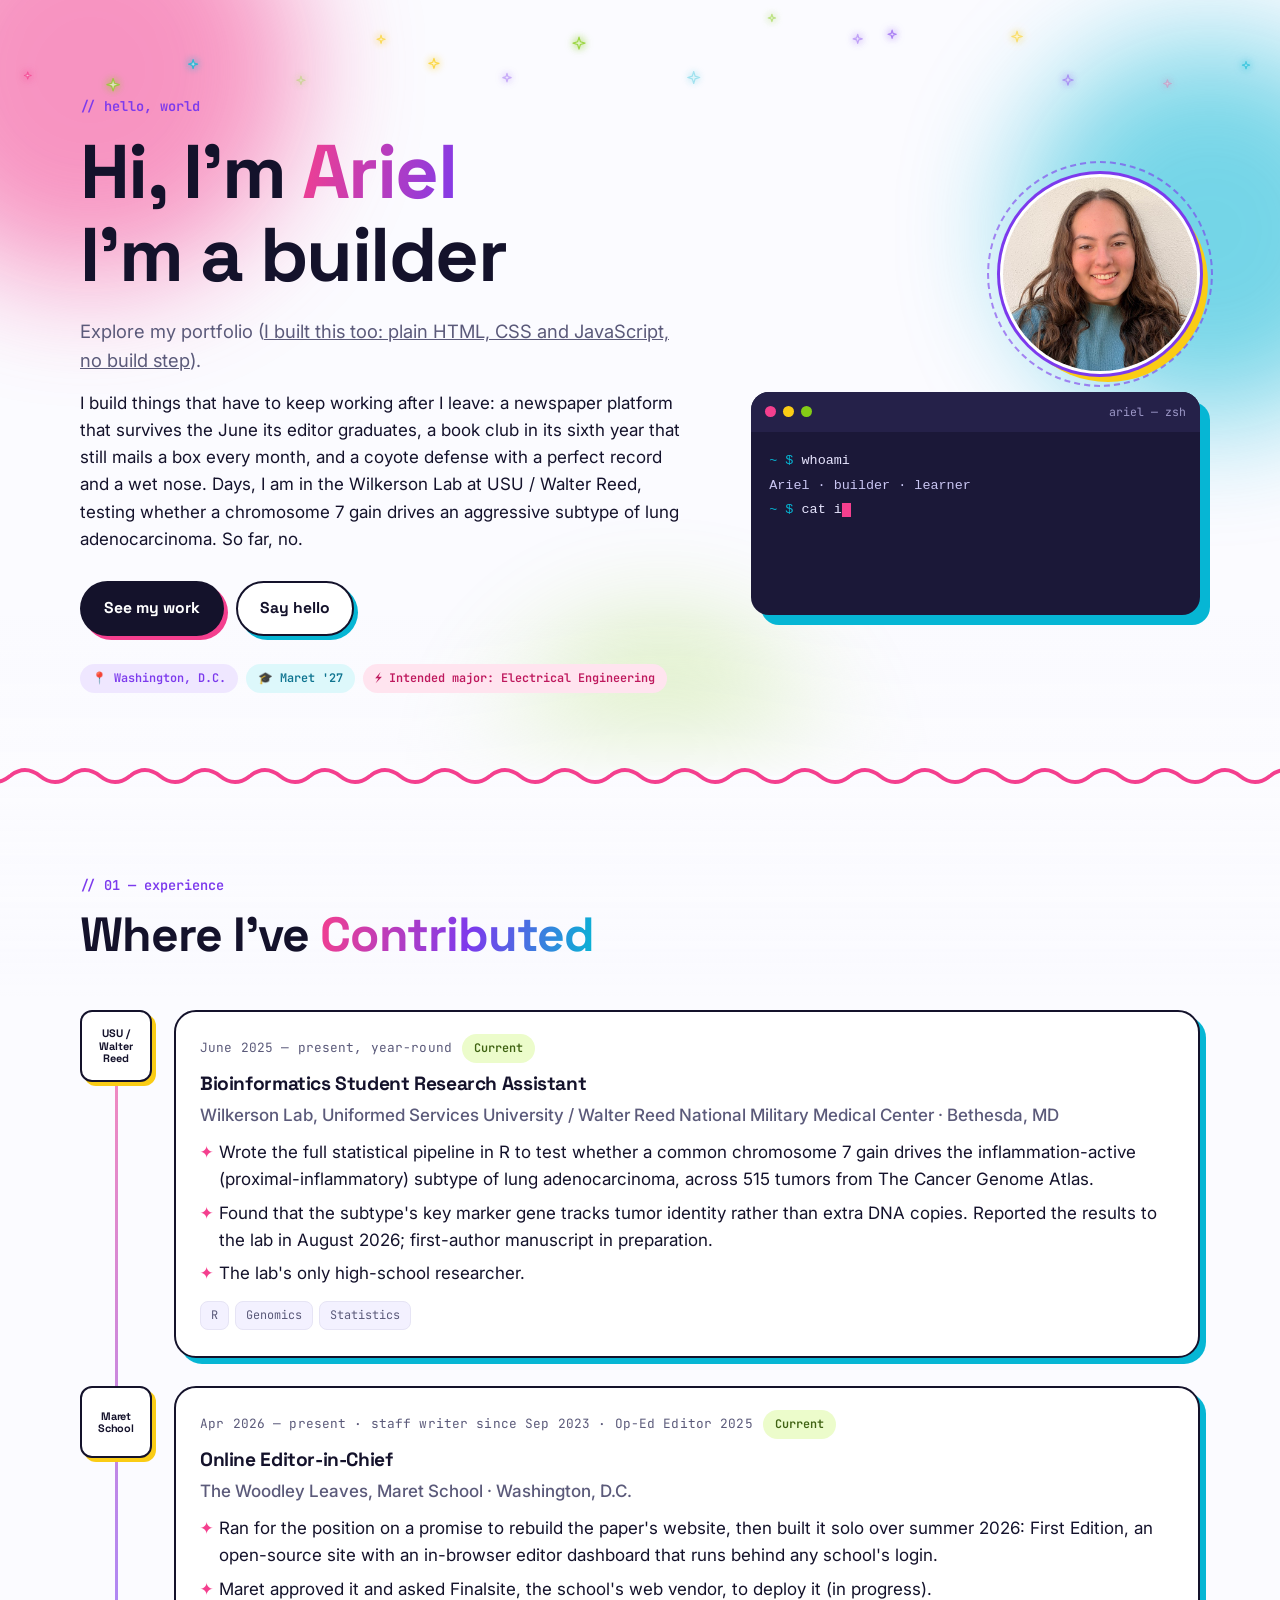
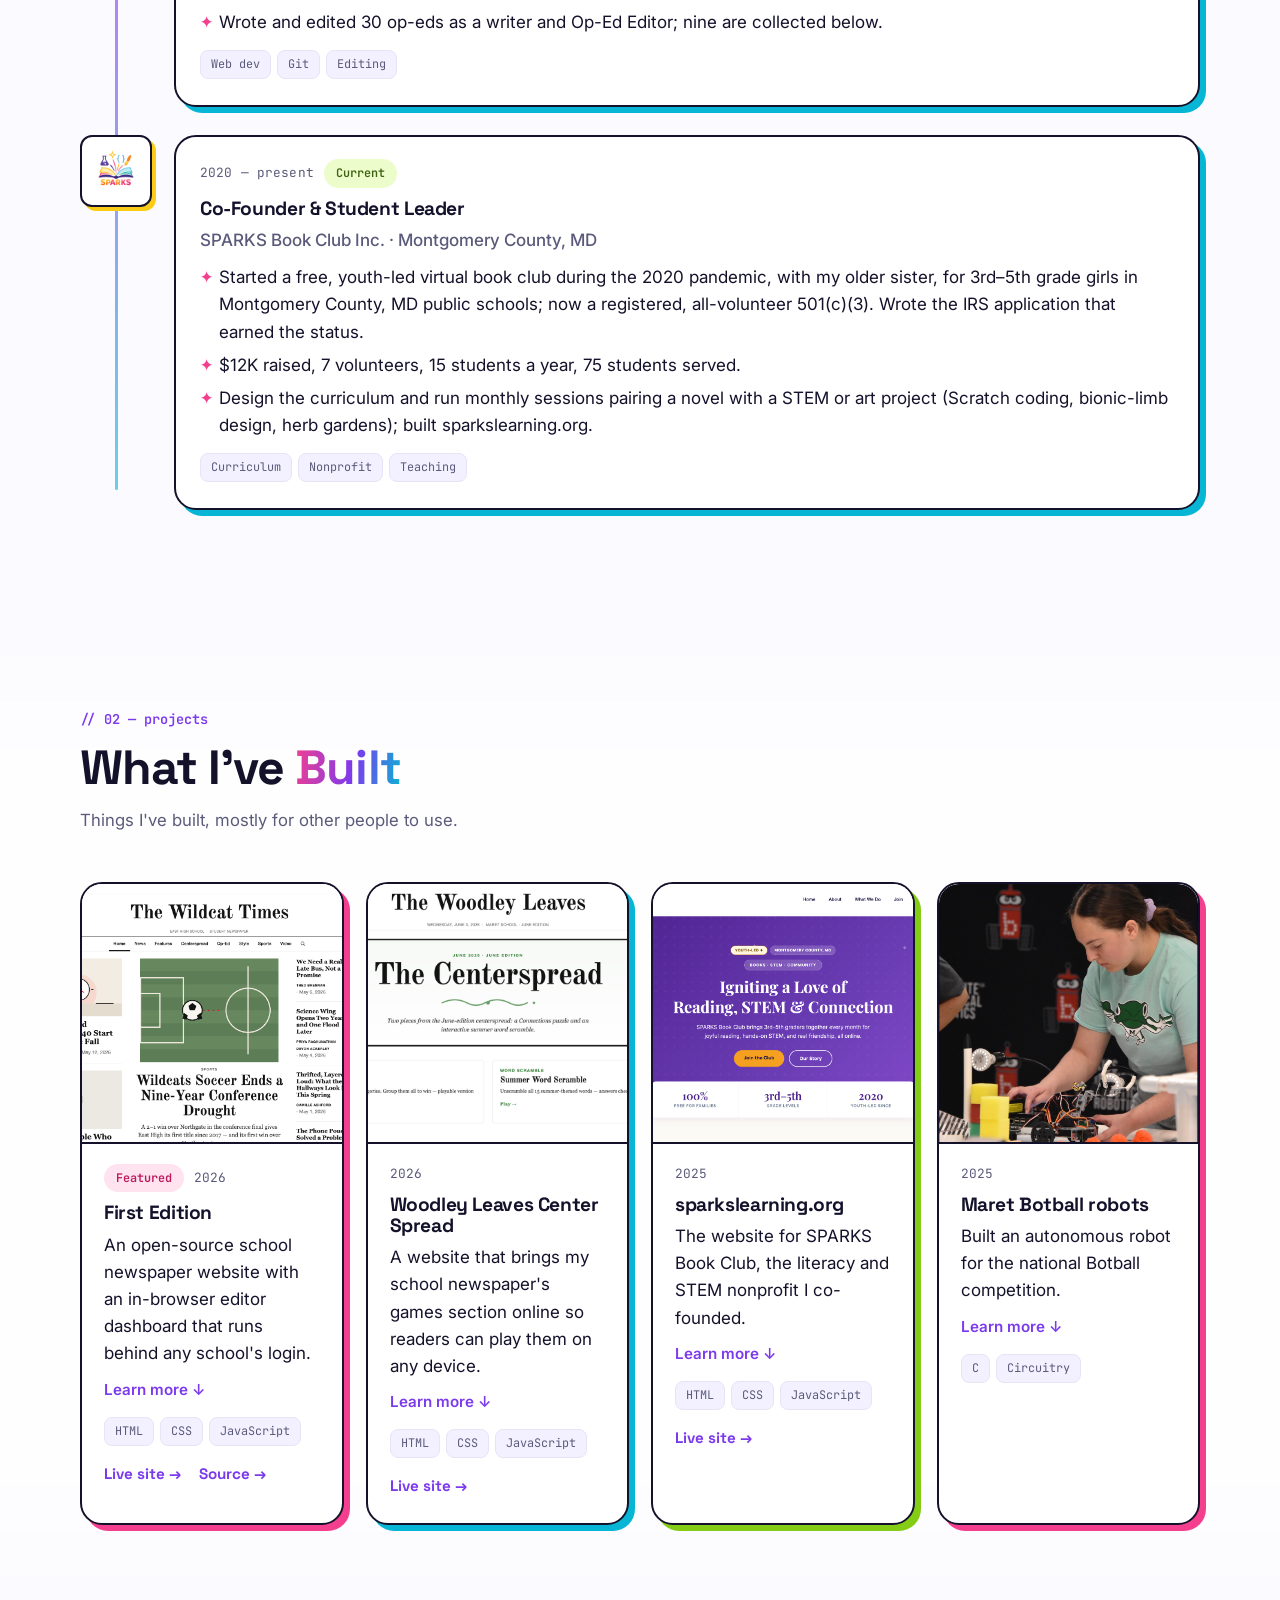
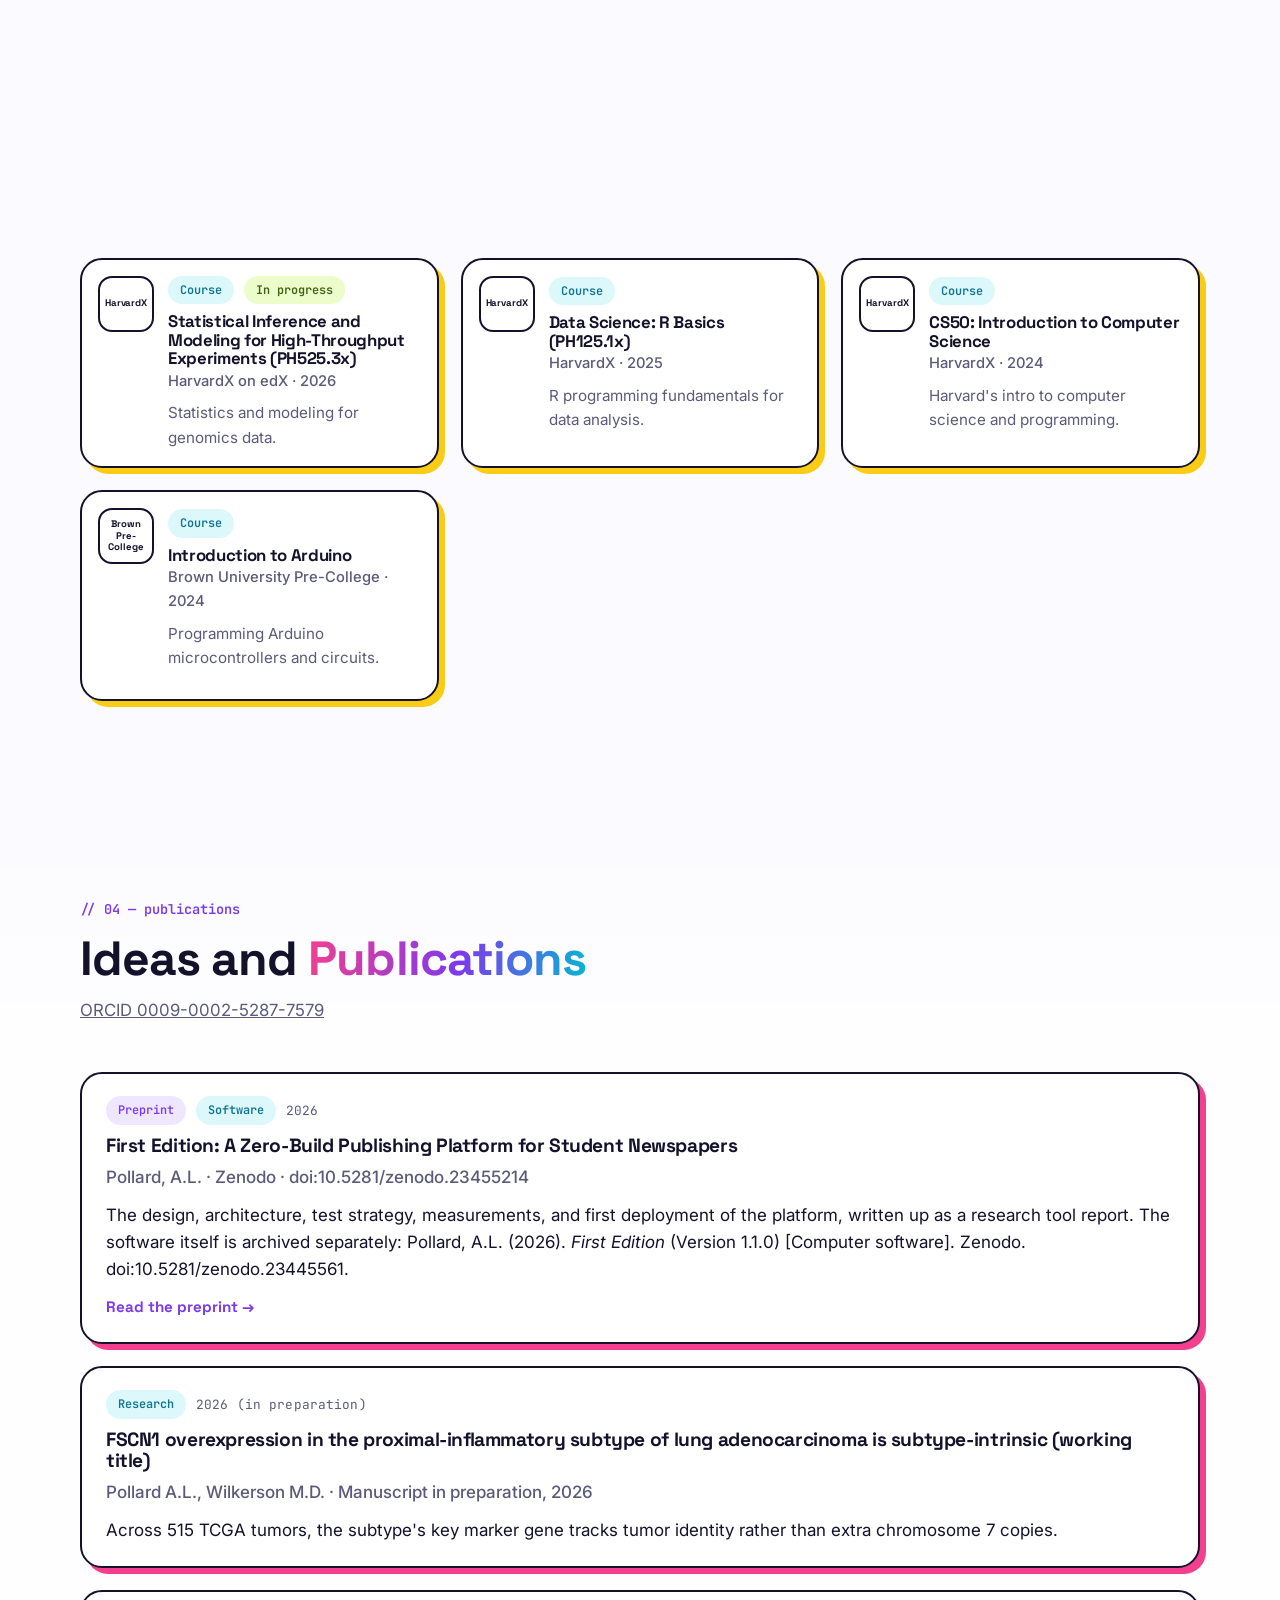
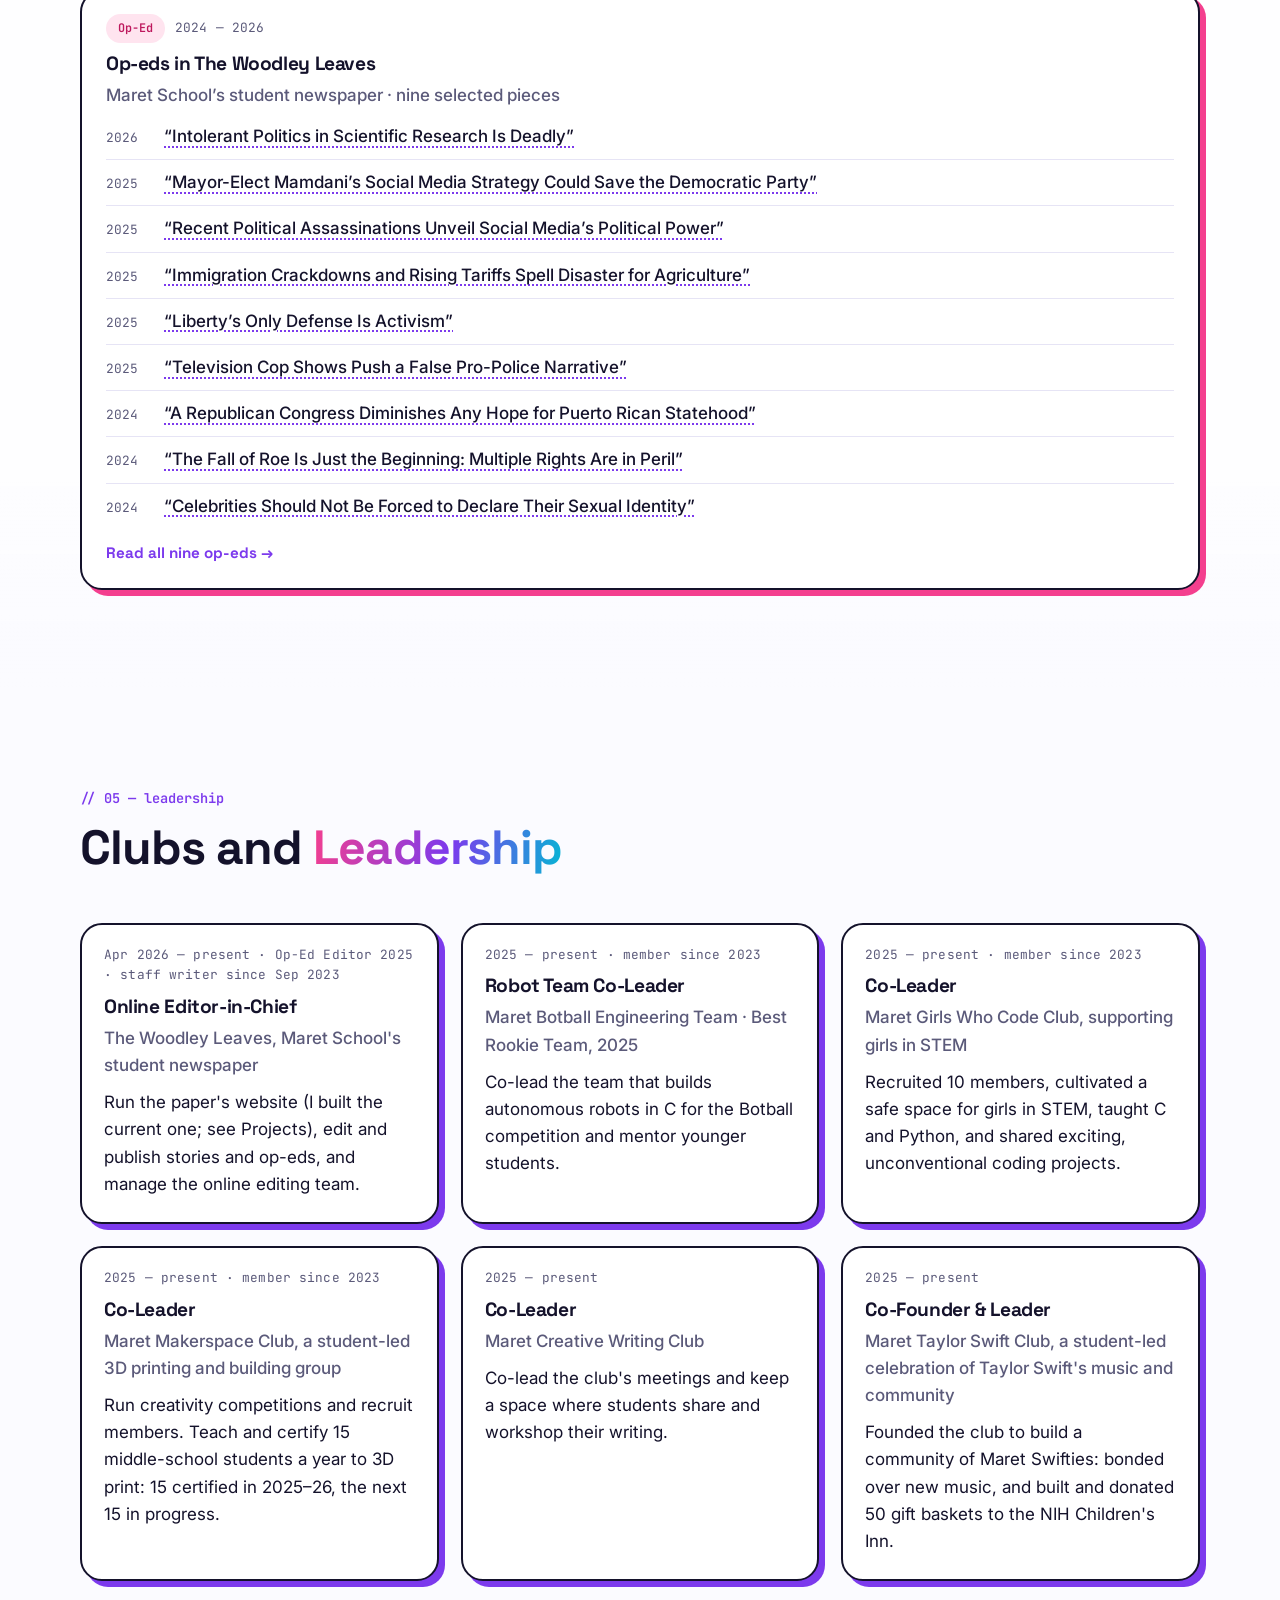
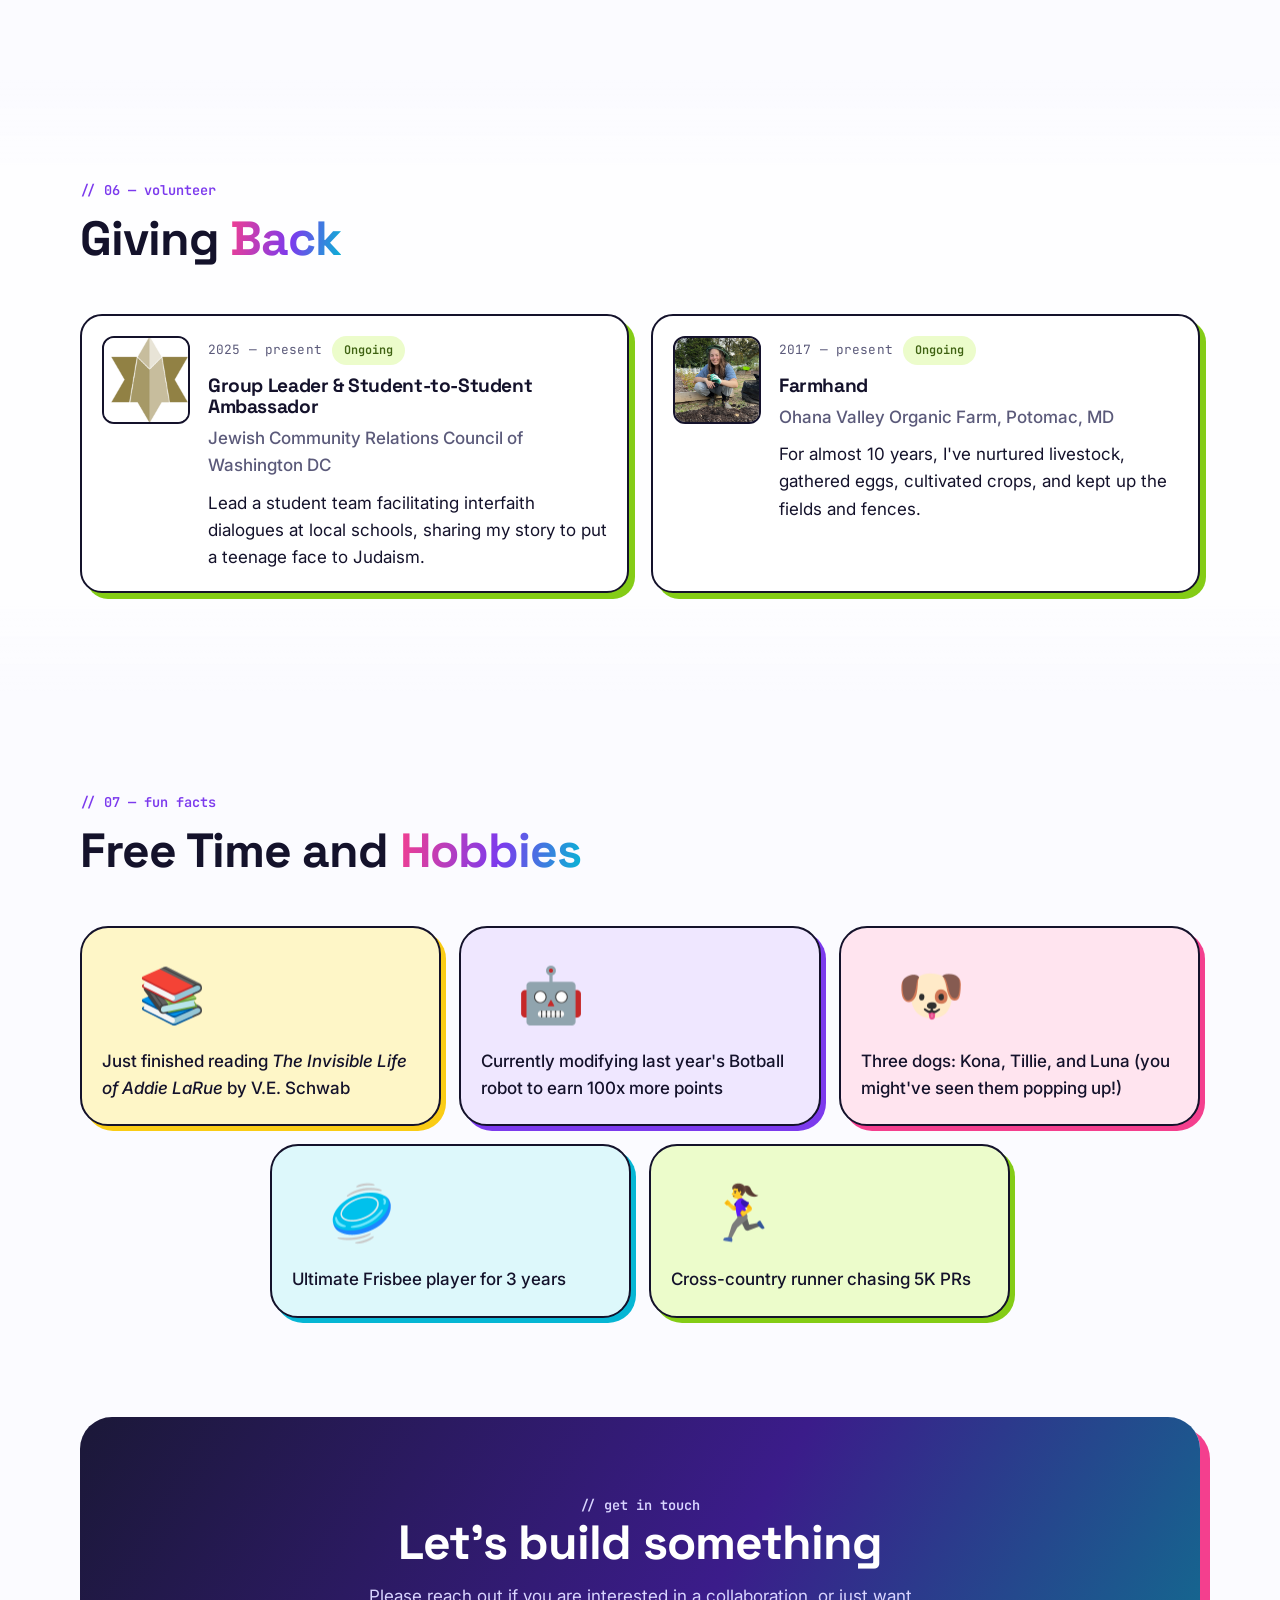
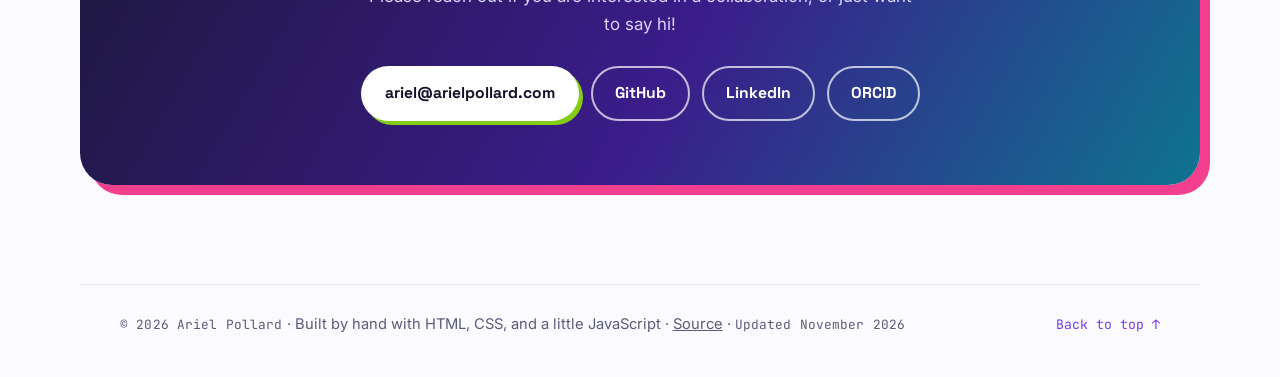
==== index.html @ 2fe395a5 "feat: metadata for search and sharing A plain <title>, a description that says who she is, a canonic" ====
<!DOCTYPE html>
<html lang="en">
<head>
<meta charset="UTF-8" />
<meta name="viewport" content="width=device-width, initial-scale=1.0" />
<title>Ariel Pollard</title>
<meta name="description" content="Ariel Pollard, Maret School '27: student research assistant in lung-cancer genomics (Wilkerson Lab, USU / Walter Reed), author of First Edition, an open-source newspaper platform with a DOI, co-founder of SPARKS Book Club. Heading for electrical engineering." />
<link rel="canonical" href="https://arielpollard.com/" />
<meta property="og:title" content="Ariel Pollard" />
<meta property="og:description" content="Student research assistant in lung-cancer genomics, author of First Edition, co-founder of SPARKS Book Club. Maret School '27, Washington, D.C." />
<meta property="og:type" content="website" />
<meta property="og:url" content="https://arielpollard.com/" />
<meta property="og:image" content="https://arielpollard.com/images/og.png" />
<meta property="og:image:width" content="1200" />
<meta property="og:image:height" content="630" />
<meta property="og:image:alt" content="Ariel Pollard, arielpollard.com: student research assistant, author of First Edition, co-founder of SPARKS Book Club" />
<meta name="twitter:card" content="summary_large_image" />
<link rel="icon" href="favicon.svg" type="image/svg+xml" />
<script type="application/ld+json">
{"@context":"https://schema.org","@type":"Person","name":"Ariel L. Pollard","url":"https://arielpollard.com/",
 "email":"mailto:ariel@arielpollard.com","jobTitle":"Student research assistant",
 "affiliation":[{"@type":"EducationalOrganization","name":"Maret School"},{"@type":"Organization","name":"SPARKS Book Club, Inc."}],
 "sameAs":["https://www.linkedin.com/in/arielpollard/","https://github.com/ariel-378","https://orcid.org/0009-0002-5287-7579","https://doi.org/10.5281/zenodo.23455214","https://sparkslearning.org/"]}
</script>
<link rel="preconnect" href="https://fonts.googleapis.com" />
<link rel="preconnect" href="https://fonts.gstatic.com" crossorigin />
<link href="https://fonts.googleapis.com/css2?family=Space+Grotesk:wght@500;700&family=Inter:wght@400;500;600&family=JetBrains+Mono:wght@400;600&display=swap" rel="stylesheet" />
<link rel="stylesheet" href="styles.css?v=2" />
</head>
<body>

<a href="#main-content" class="skip-link">Skip to main content</a>

<!-- Intro splash: blocks build the monogram, then come apart. splash.js runs
     it; it stays hidden without JavaScript. -->
<div class="splash" id="splash" aria-label="Intro animation">
  <button class="splash__skip" type="button">Skip →</button>
  <div class="splash__stage">
    <div class="splash__grid" id="splash-grid" aria-hidden="true"></div>
    <div class="splash__ground" aria-hidden="true"></div>
    <p class="splash__caption">// ariel.pollard</p>
  </div>
</div>
<script src="splash.js"></script>

<!-- Reusable placeholder-image icon -->
<svg width="0" height="0" style="position:absolute" aria-hidden="true">
  <symbol id="ph-icon" viewBox="0 0 24 24" fill="none" stroke="currentColor" stroke-width="1.8" stroke-linecap="round" stroke-linejoin="round">
    <rect x="3" y="4" width="18" height="16" rx="3"/>
    <circle cx="9" cy="10" r="1.8"/>
    <path d="M21 16l-5-5-8 8"/>
  </symbol>
</svg>

<main id="main-content">

  <!-- ═══════════ HERO ═══════════ -->
  <section class="hero" aria-labelledby="hero-heading">
    <div class="blob blob--pink" aria-hidden="true"></div>
    <div class="blob blob--cyan" aria-hidden="true"></div>
    <div class="blob blob--lime" aria-hidden="true"></div>
    <canvas class="stars" aria-hidden="true"></canvas>

    <div class="hero__inner">
      <div class="hero__copy">
        <p class="eyebrow">// hello, world</p>
        <h1 id="hero-heading">Hi, I'm <span class="grad">Ariel</span><br>I'm a builder</h1>
        <p class="deck">Explore my portfolio (<a href="https://github.com/ariel-378/portfolio">I built this too: plain HTML, CSS and JavaScript, no build step</a>).</p>
        <p class="hero__about">I build things that have to keep working after I leave: a newspaper platform that survives the June its editor graduates, a book club in its sixth year that still mails a box every month, and a coyote defense with a perfect record and a wet nose. Days, I am in the Wilkerson Lab at USU / Walter Reed, testing whether a chromosome 7 gain drives an aggressive subtype of lung adenocarcinoma. So far, no.</p>
        <div class="hero__cta">
          <a href="#projects" class="btn btn--primary">See my work</a>
          <a href="#contact" class="btn btn--ghost">Say hello</a>
        </div>
        <ul class="hero__pills" aria-label="Quick facts">
          <li class="pill pill--violet">📍 Washington, D.C.</li>
          <li class="pill pill--cyan">🎓 Maret '27</li>
          <li class="pill pill--pink">⚡ Intended major: Electrical Engineering</li>
        </ul>
      </div>

      <div class="hero__visual">
        <div class="avatar">
          <img class="pic pic--avatar" src="images/ariel-normal.jpg" alt="Headshot of Ariel Pollard" width="640" height="640"
            data-look-up="images/ariel-up.jpg" data-look-down="images/ariel-down.jpg"
            data-look-left="images/ariel-left.jpg" data-look-right="images/ariel-right.jpg"
            data-look-up-left="images/ariel-up-left.jpg" data-look-up-right="images/ariel-up-right.jpg"
            data-look-down-right="images/ariel-down-right.jpg">
        </div>
        <div class="terminal" aria-label="Terminal card">
          <div class="terminal__bar"><span></span><span></span><span></span><em>ariel — zsh</em></div>
          <pre class="terminal__body"><code id="terminal-lines"><span class="t-line"><span class="t-prompt">~ $</span> <span class="t-cmd">whoami</span></span>
<span class="t-line t-out">Ariel · builder · learner</span>
<span class="t-line"><span class="t-prompt">~ $</span> <span class="t-cmd">cat interests.txt</span></span>
<span class="t-line t-out">[ "STEM Learning", "Robotics", "Bioinformatics" ]</span>
<span class="t-line"><span class="t-prompt">~ $</span> <span class="t-cmd">./status</span></span>
<span class="t-line t-out t-ok">✓ currently working on lung cancer research</span>
<span class="t-line"><span class="t-prompt">~ $</span> <span class="t-cursor"></span></span></code></pre>
        </div>
      </div>
    </div>
  </section>

  <!-- ═══════════ EXPERIENCE ═══════════ -->
  <!-- Squiggle divider: hides the seam where the hero's blobs are clipped. -->
  <div class="squiggle" aria-hidden="true"></div>

  <section class="section" id="experience" aria-labelledby="experience-heading">
    <header class="section__head" data-reveal>
      <p class="eyebrow">// 01 — experience</p>
      <h2 id="experience-heading">Where I've <span class="grad">Contributed</span></h2>
    </header>

    <ol class="timeline" data-reveal>
      <li class="timeline__item" data-reveal>
        <span class="timeline__logo badge">USU / Walter Reed</span>
        <div class="timeline__body card">
          <div class="card__meta"><span class="mono">June 2025 — present, year-round</span><span class="pill pill--lime">Current</span></div>
          <h3>Bioinformatics Student Research Assistant</h3>
          <p class="card__org">Wilkerson Lab, Uniformed Services University / Walter Reed National Military Medical Center · Bethesda, MD</p>
          <ul class="bullets">
            <li>Wrote the full statistical pipeline in R to test whether a common chromosome 7 gain drives the inflammation-active (proximal-inflammatory) subtype of lung adenocarcinoma, across 515 tumors from The Cancer Genome Atlas.</li>
            <li>Found that the subtype's key marker gene tracks tumor identity rather than extra DNA copies. Reported the results to the lab in August 2026; first-author manuscript in preparation.</li>
            <li>The lab's only high-school researcher.</li>
          </ul>
          <ul class="chips" aria-label="Skills used"><li>R</li><li>Genomics</li><li>Statistics</li></ul>
        </div>
      </li>

      <li class="timeline__item" data-reveal>
        <span class="timeline__logo badge">Maret School</span>
        <div class="timeline__body card">
          <div class="card__meta"><span class="mono">Apr 2026 — present · staff writer since Sep 2023 · Op-Ed Editor 2025</span><span class="pill pill--lime">Current</span></div>
          <h3>Online Editor-in-Chief</h3>
          <p class="card__org">The Woodley Leaves, Maret School · Washington, D.C.</p>
          <ul class="bullets">
            <li>Ran for the position on a promise to rebuild the paper's website, then built it solo over summer 2026: First Edition, an open-source site with an in-browser editor dashboard that runs behind any school's login.</li>
            <li>Maret approved it and asked Finalsite, the school's web vendor, to deploy it (in progress).</li>
            <li>Wrote and edited 30 op-eds as a writer and Op-Ed Editor; nine are collected below.</li>
          </ul>
          <ul class="chips" aria-label="Skills used"><li>Web dev</li><li>Git</li><li>Editing</li></ul>
        </div>
      </li>

      <li class="timeline__item" data-reveal>
        <img class="timeline__logo pic pic--logo ph--square" src="images/sparks-logo.png" alt="SPARKS Book Club logo" width="600" height="600" loading="lazy">
        <div class="timeline__body card">
          <div class="card__meta"><span class="mono">2020 — present</span><span class="pill pill--lime">Current</span></div>
          <h3>Co-Founder &amp; Student Leader</h3>
          <p class="card__org">SPARKS Book Club Inc. · Montgomery County, MD</p>
          <ul class="bullets">
            <li>Started a free, youth-led virtual book club during the 2020 pandemic, with my older sister, for 3rd–5th grade girls in Montgomery County, MD public schools; now a registered, all-volunteer 501(c)(3). Wrote the IRS application that earned the status.</li>
            <li>$12K raised, 7 volunteers, 15 students a year, 75 students served.</li>
            <li>Design the curriculum and run monthly sessions pairing a novel with a STEM or art project (Scratch coding, bionic-limb design, herb gardens); built sparkslearning.org.</li>
          </ul>
          <ul class="chips" aria-label="Skills used"><li>Curriculum</li><li>Nonprofit</li><li>Teaching</li></ul>
        </div>
      </li>
    </ol>
  </section>

  <!-- ═══════════ PROJECTS ═══════════ -->
  <section class="section section--tint" id="projects" aria-labelledby="projects-heading">
    <header class="section__head" data-reveal>
      <p class="eyebrow">// 02 — projects</p>
      <h2 id="projects-heading">What I've <span class="grad">Built</span></h2>
      <p class="section__deck">Things I've built, mostly for other people to use.</p>
    </header>

    <div class="bento">
      <article class="card card--project" data-reveal>
        <img class="pic ph--16x9" loading="lazy" src="images/screenshot-2026-10-17-at-9.24.53-pm.png" width="2978" height="1714" alt="First Edition demo home page, styled as The Wildcat Times">
        <div class="card__content">
          <div class="card__meta"><span class="pill pill--pink">Featured</span><span class="mono">2026</span></div>
          <h3>First Edition</h3>
          <p>An open-source school newspaper website with an in-browser editor dashboard that runs behind any school's login.</p>
          <details class="more">
            <summary><span class="more__open">Learn more</span><span class="more__close">Show less</span></summary>
            <p>I built it solo over summer 2026 for The Woodley Leaves. Plain HTML, CSS and JavaScript with no build step; an editor dashboard that works behind any school's login; a WordPress importer; 1,151 automated tests across 26 suites and a Lighthouse accessibility gate in CI. MIT license. Report: <a href="https://doi.org/10.5281/zenodo.23455214">doi.org/10.5281/zenodo.23455214</a> · Software: <a href="https://doi.org/10.5281/zenodo.23445561">doi.org/10.5281/zenodo.23445561</a>.</p>
          </details>
          <ul class="chips"><li>HTML</li><li>CSS</li><li>JavaScript</li></ul>
          <div class="card__links"><a href="https://first-edition.dev" class="link-arrow">Live site</a><a href="https://github.com/ariel-378/First-Edition" class="link-arrow">Source</a></div>
        </div>
      </article>

      <article class="card card--project" data-reveal>
        <img class="pic ph--16x9" loading="lazy" src="images/screenshot-2026-10-17-at-10.30.28-pm.png" width="2790" height="1492" alt="The Center Spread: The Woodley Leaves games section online">
        <div class="card__content">
          <div class="card__meta"><span class="mono">2026</span></div>
          <h3>Woodley Leaves Center Spread</h3>
          <p>A website that brings my school newspaper's games section online so readers can play them on any device.</p>
          <details class="more">
            <summary><span class="more__open">Learn more</span><span class="more__close">Show less</span></summary>
            <p>Built for The Woodley Leaves at Maret so the puzzles that used to live only on the printed center spread are now digital.</p>
          </details>
          <ul class="chips"><li>HTML</li><li>CSS</li><li>JavaScript</li></ul>
          <div class="card__links"><a href="https://woodleyleavescenterspread.com" class="link-arrow">Live site</a></div>
        </div>
      </article>

      <article class="card card--project" data-reveal>
        <img class="pic ph--16x9" loading="lazy" src="images/screenshot-2026-10-12-at-3.55.58-pm.png" width="2852" height="1682" alt="sparkslearning.org home page">
        <div class="card__content">
          <div class="card__meta"><span class="mono">2025</span></div>
          <h3>sparkslearning.org</h3>
          <p>The website for SPARKS Book Club, the literacy and STEM nonprofit I co-founded.</p>
          <details class="more">
            <summary><span class="more__open">Learn more</span><span class="more__close">Show less</span></summary>
            <p>Now adding a login so students, parents, and volunteers can see upcoming meetings and book deliveries, and so volunteers can order books directly.</p>
          </details>
          <ul class="chips"><li>HTML</li><li>CSS</li><li>JavaScript</li></ul>
          <div class="card__links"><a href="https://sparkslearning.org/" class="link-arrow">Live site</a></div>
        </div>
      </article>

      <article class="card card--project" data-reveal>
        <img class="pic ph--16x9 pic--botball" src="images/botball.jpg" alt="Ariel adjusting the team's robot at the Botball competition" width="945" height="1400" loading="lazy">
        <div class="card__content">
          <div class="card__meta"><span class="mono">2025</span></div>
          <h3>Maret Botball robots</h3>
          <p>Built an autonomous robot for the national Botball competition.</p>
          <details class="more">
            <summary><span class="more__open">Learn more</span><span class="more__close">Show less</span></summary>
            <p>Coded in C; our team won Best Rookie Team.</p>
          </details>
          <ul class="chips"><li>C</li><li>Circuitry</li></ul>
        </div>
      </article>
    </div>
  </section>

  <!-- ═══════════ COURSES / CERTIFICATES ═══════════ -->
  <section class="section" id="courses" aria-labelledby="courses-heading">
    <header class="section__head" data-reveal>
      <p class="eyebrow">// 03 — courses &amp; certificates</p>
      <h2 id="courses-heading"><span class="grad">Courses I Loved&nbsp;</span></h2>
    </header>

    <div class="grid grid--3">
      <article class="card card--cert" data-reveal>
        <span class="badge cert__badge">HarvardX</span>
        <div>
          <div class="card__meta"><span class="pill pill--cyan">Course</span><span class="pill pill--lime">In progress</span></div>
          <h3>Statistical Inference and Modeling for High-Throughput Experiments (PH525.3x)</h3>
          <p class="card__org">HarvardX on edX · 2026</p>
          <p>Statistics and modeling for genomics data.</p>
        </div>
      </article>
      <article class="card card--cert" data-reveal>
        <span class="badge cert__badge">HarvardX</span>
        <div>
          <span class="pill pill--cyan">Course</span>
          <h3>Data Science: R Basics (PH125.1x)</h3>
          <p class="card__org">HarvardX · 2025</p>
          <p>R programming fundamentals for data analysis.</p>
        </div>
      </article>
      <article class="card card--cert" data-reveal>
        <span class="badge cert__badge">HarvardX</span>
        <div>
          <span class="pill pill--cyan">Course</span>
          <h3>CS50: Introduction to Computer Science</h3>
          <p class="card__org">HarvardX · 2024</p>
          <p>Harvard's intro to computer science and programming.</p>
        </div>
      </article>
      <article class="card card--cert" data-reveal>
        <span class="badge cert__badge">Brown Pre-College</span>
        <div>
          <span class="pill pill--cyan">Course</span>
          <h3>Introduction to Arduino</h3>
          <p class="card__org">Brown University Pre-College · 2024</p>
          <p>Programming Arduino microcontrollers and circuits.</p>
        </div>
      </article>
    </div>
  </section>

  <!-- ═══════════ PUBLICATIONS ═══════════ -->
  <section class="section section--tint" id="publications" aria-labelledby="publications-heading">
    <header class="section__head" data-reveal>
      <p class="eyebrow">// 04 — publications</p>
      <h2 id="publications-heading">Ideas and&nbsp;<span class="grad">Publications</span></h2>
      <p class="section__deck"><a class="orcid" href="https://orcid.org/0009-0002-5287-7579">ORCID 0009-0002-5287-7579</a></p>
    </header>

    <ul class="pubs">
      <li class="card card--pub" data-reveal>
        <div class="card__content">
          <div class="card__meta"><span class="pill pill--violet">Preprint</span><span class="pill pill--cyan">Software</span><span class="mono">2026</span></div>
          <h3>First Edition: A Zero-Build Publishing Platform for Student Newspapers</h3>
          <p class="card__org">Pollard, A.L. · Zenodo · doi:10.5281/zenodo.23455214</p>
          <p>The design, architecture, test strategy, measurements, and first deployment of the platform, written up as a research tool report. The software itself is archived separately: Pollard, A.L. (2026). <em>First Edition</em> (Version 1.1.0) [Computer software]. Zenodo. doi:10.5281/zenodo.23445561.</p>
          <a class="link-arrow" href="https://doi.org/10.5281/zenodo.23455214" target="_blank" rel="noopener">Read the preprint</a>
        </div>
      </li>
      <li class="card card--pub" data-reveal>
        <div class="card__content">
          <div class="card__meta"><span class="pill pill--cyan">Research</span><span class="mono">2026 (in preparation)</span></div>
          <h3>FSCN1 overexpression in the proximal-inflammatory subtype of lung adenocarcinoma is subtype-intrinsic (working title)</h3>
          <p class="card__org">Pollard A.L., Wilkerson M.D. · Manuscript in preparation, 2026</p>
          <p>Across 515 TCGA tumors, the subtype's key marker gene tracks tumor identity rather than extra chromosome 7 copies.</p>
        </div>
      </li>
      <li class="card card--pub" data-reveal>
        <div class="card__content">
          <div class="card__meta"><span class="pill pill--pink">Op-Ed</span><span class="mono">2024 — 2026</span></div>
          <h3>Op-eds in The Woodley Leaves</h3>
          <p class="card__org">Maret School’s student newspaper · nine selected pieces</p>
          <ul class="pub-list">
          <li><span class="mono">2026</span><a class="pub-list__title" href="writing/intolerant-politics-in-scientific-research.html">“Intolerant Politics in Scientific Research Is Deadly”</a></li>
          <li><span class="mono">2025</span><a class="pub-list__title" href="writing/mamdani-social-media-strategy.html">“Mayor-Elect Mamdani’s Social Media Strategy Could Save the Democratic Party”</a></li>
          <li><span class="mono">2025</span><a class="pub-list__title" href="writing/political-assassinations-social-media-power.html">“Recent Political Assassinations Unveil Social Media’s Political Power”</a></li>
          <li><span class="mono">2025</span><a class="pub-list__title" href="writing/immigration-crackdowns-and-tariffs.html">“Immigration Crackdowns and Rising Tariffs Spell Disaster for Agriculture”</a></li>
          <li><span class="mono">2025</span><a class="pub-list__title" href="writing/libertys-only-defense-is-activism.html">“Liberty’s Only Defense Is Activism”</a></li>
          <li><span class="mono">2025</span><a class="pub-list__title" href="writing/cop-shows-pro-police-narrative.html">“Television Cop Shows Push a False Pro-Police Narrative”</a></li>
          <li><span class="mono">2024</span><a class="pub-list__title" href="writing/puerto-rican-statehood.html">“A Republican Congress Diminishes Any Hope for Puerto Rican Statehood”</a></li>
          <li><span class="mono">2024</span><a class="pub-list__title" href="writing/fall-of-roe-is-just-the-beginning.html">“The Fall of Roe Is Just the Beginning: Multiple Rights Are in Peril”</a></li>
          <li><span class="mono">2024</span><a class="pub-list__title" href="writing/celebrities-sexual-identity.html">“Celebrities Should Not Be Forced to Declare Their Sexual Identity”</a></li>
          </ul>
          <a class="link-arrow" href="writing/index.html">Read all nine op-eds</a>
        </div>
      </li>
    </ul>
  </section>

  <!-- ═══════════ LEADERSHIP ═══════════ -->
  <section class="section" id="leadership" aria-labelledby="leadership-heading">
    <header class="section__head" data-reveal>
      <p class="eyebrow">// 05 — leadership</p>
      <h2 id="leadership-heading">Clubs and&nbsp;<span class="grad">Leadership</span></h2>
    </header>

    <div class="grid grid--3">
      <article class="card" data-reveal>
        <div class="card__content">
          <div class="card__meta"><span class="mono">Apr 2026 — present · Op-Ed Editor 2025 · staff writer since Sep 2023</span></div>
          <h3>Online Editor-in-Chief</h3>
          <p class="card__org">The Woodley Leaves, Maret School's student newspaper</p>
          <p>Run the paper's website (I built the current one; see Projects), edit and publish stories and op-eds, and manage the online editing team.</p>
        </div>
      </article>
      <article class="card" data-reveal>
        <div class="card__content">
          <div class="card__meta"><span class="mono">2025 — present · member since 2023</span></div>
          <h3>Robot Team Co-Leader</h3>
          <p class="card__org">Maret Botball Engineering Team · Best Rookie Team, 2025</p>
          <p>Co-lead the team that builds autonomous robots in C for the Botball competition and mentor younger students.</p>
        </div>
      </article>
      <article class="card" data-reveal>
        <div class="card__content">
          <div class="card__meta"><span class="mono">2025 — present · member since 2023</span></div>
          <h3>Co-Leader</h3>
          <p class="card__org">Maret Girls Who Code Club, supporting girls in STEM</p>
          <p>Recruited 10 members, cultivated a safe space for girls in STEM, taught C and Python, and shared exciting, unconventional coding projects.</p>
        </div>
      </article>
      <article class="card" data-reveal>
        <div class="card__content">
          <div class="card__meta"><span class="mono">2025 — present · member since 2023</span></div>
          <h3>Co-Leader</h3>
          <p class="card__org">Maret Makerspace Club, a student-led 3D printing and building group</p>
          <p>Run creativity competitions and recruit members. Teach and certify 15 middle-school students a year to 3D print: 15 certified in 2025–26, the next 15 in progress.</p>
        </div>
      </article>
      <article class="card" data-reveal>
        <div class="card__content">
          <div class="card__meta"><span class="mono">2025 — present</span></div>
          <h3>Co-Leader</h3>
          <p class="card__org">Maret Creative Writing Club</p>
          <p>Co-lead the club's meetings and keep a space where students share and workshop their writing.</p>
        </div>
      </article>
      <article class="card" data-reveal>
        <div class="card__content">
          <div class="card__meta"><span class="mono">2025 — present</span></div>
          <h3>Co-Founder &amp; Leader</h3>
          <p class="card__org">Maret Taylor Swift Club, a student-led celebration of Taylor Swift's music and community</p>
          <p>Founded the club to build a community of Maret Swifties: bonded over new music, and built and donated 50 gift baskets to the NIH Children's Inn.</p>
        </div>
      </article>
    </div>
  </section>

  <!-- ═══════════ VOLUNTEER ═══════════ -->
  <section class="section section--tint" id="volunteer" aria-labelledby="volunteer-heading">
    <header class="section__head" data-reveal>
      <p class="eyebrow">// 06 — volunteer</p>
      <h2 id="volunteer-heading">Giving <span class="grad">Back</span></h2>
    </header>

    <div class="grid grid--2">
      <article class="card card--volunteer" data-reveal>
        <img class="pic ph--square" loading="lazy" src="images/screenshot-2026-10-17-at-9.42.18-pm.png" width="502" height="530" alt="Jewish Community Relations Council of Greater Washington">
        <div class="card__content">
          <div class="card__meta"><span class="mono">2025 — present</span><span class="pill pill--lime">Ongoing</span></div>
          <h3>Group Leader &amp; Student-to-Student Ambassador</h3>
          <p class="card__org">Jewish Community Relations Council of Washington DC</p>
          <p>Lead a student team facilitating interfaith dialogues at local schools, sharing my story to put a teenage face to Judaism.</p>
        </div>
      </article>
      <article class="card card--volunteer" data-reveal>
        <img class="pic ph--square" loading="lazy" src="images/screenshot-2026-10-17-at-9.54.34-pm.png" width="1284" height="1196" alt="Ariel on the family farm">
        <div class="card__content">
          <div class="card__meta"><span class="mono">2017 — present</span><span class="pill pill--lime">Ongoing</span></div>
          <h3>Farmhand</h3>
          <p class="card__org">Ohana Valley Organic Farm, Potomac, MD</p>
          <p>For almost 10 years, I've nurtured livestock, gathered eggs, cultivated crops, and kept up the fields and fences.</p>
        </div>
      </article>
    </div>
  </section>

  <!-- ═══════════ FUN FACTS ═══════════ -->
  <section class="section" id="fun" aria-labelledby="fun-heading">
    <header class="section__head" data-reveal>
      <p class="eyebrow">// 07 — fun facts</p>
      <h2 id="fun-heading">Free Time and&nbsp;<span class="grad">Hobbies</span></h2>
    </header>

    <ul class="facts">
      <li class="fact fact--yellow" data-reveal><span class="fact__pic fact__emoji" aria-hidden="true">📚</span><p>Just finished reading <em>The Invisible Life of Addie LaRue</em> by V.E. Schwab</p></li>
      <li class="fact fact--violet" data-reveal><span class="fact__pic fact__emoji" aria-hidden="true">🤖</span><p>Currently modifying last year's Botball robot to earn 100x more points</p></li>
      <li class="fact fact--pink" data-reveal><span class="fact__pic fact__emoji" aria-hidden="true">🐶</span><p>Three dogs: Kona, Tillie, and Luna (you might've seen them popping up!)</p></li>
      <li class="fact fact--cyan" data-reveal><span class="fact__pic fact__emoji" aria-hidden="true">🥏</span><p>Ultimate Frisbee player for 3 years</p></li>
      <li class="fact fact--lime" data-reveal><span class="fact__pic fact__emoji" aria-hidden="true">🏃‍♀️</span><p>Cross-country runner chasing 5K PRs</p></li>
    </ul>
  </section>

  <!-- ═══════════ CONTACT ═══════════ -->
  <section class="section contact" id="contact" aria-labelledby="contact-heading">
    <div class="contact__card" data-reveal>
      <p class="eyebrow eyebrow--light">// get in touch</p>
      <h2 id="contact-heading">Let's build something</h2>
      <p>Please reach out if you are interested in a collaboration, or just want to say hi!</p>
      <div class="contact__links">
        <a href="mailto:ariel@arielpollard.com" class="btn btn--light">ariel@arielpollard.com</a>
        <a href="https://github.com/ariel-378" class="btn btn--outline-light">GitHub</a>
        <a href="https://www.linkedin.com/in/arielpollard/" class="btn btn--outline-light">LinkedIn</a>
        <a href="https://orcid.org/0009-0002-5287-7579" class="btn btn--outline-light">ORCID</a>
      </div>
    </div>
  </section>

</main>

<footer class="footer">
  <p><span class="mono">© 2026 Ariel Pollard</span> · Built by hand with HTML, CSS, and a little JavaScript · <a href="https://github.com/ariel-378/portfolio">Source</a> · <span class="mono">Updated November 2026</span></p>
  <a href="#main-content" class="footer__top">Back to top ↑</a>
</footer>

<script src="script.js"></script>
<script src="shell.js"></script>
<script src="peek.js"></script>
<script src="stars.js"></script>
</body>
</html>
---- styles.css ----
/* ==========================================================================
   Portfolio — bright, bubbly, a little techy.
   Tokens live in :root. Motion only touches transform/opacity and is switched
   off under prefers-reduced-motion.
   ========================================================================== */

:root {
  /* Palette */
  --bg: #FBFBFF;
  --bg-tint: #F3F1FF;
  --card: #FFFFFF;
  --ink: #14122B;
  --muted: #5B5A7A;
  --line: #E6E4F5;

  --violet: #7C3AED;
  --blue: #2563EB;
  --cyan: #06B6D4;
  --pink: #F43F8E;
  --lime: #84CC16;
  --yellow: #FACC15;

  --violet-lt: #EFE7FF;
  --cyan-lt: #DDF8FB;
  --pink-lt: #FFE4EF;
  --lime-lt: #ECFCCB;
  --yellow-lt: #FEF6C7;

  --grad: linear-gradient(100deg, var(--pink), var(--violet) 55%, var(--cyan));

  /* Type */
  --font-head: "Space Grotesk", "Inter", system-ui, sans-serif;
  --font-body: "Inter", system-ui, -apple-system, sans-serif;
  --font-mono: "JetBrains Mono", ui-monospace, Menlo, monospace;

  --text-base: clamp(1rem, 0.95rem + 0.25vw, 1.0625rem);
  --text-h1: clamp(2.5rem, 1.6rem + 4.2vw, 4.75rem);
  --text-h2: clamp(1.9rem, 1.4rem + 2.2vw, 3rem);
  --text-h3: 1.2rem;

  /* Shape & space */
  --radius: 22px;
  --radius-sm: 12px;
  --gutter: clamp(16px, 4vw, 40px);
  --measure: 1120px;
  --space-section: clamp(4rem, 3rem + 4vw, 7rem);

  /* Motion */
  --dur-fast: 150ms;
  --dur: 320ms;
  --ease-out: cubic-bezier(0.16, 1, 0.3, 1);
}

/* ── Base ────────────────────────────────────────────────────────────────── */
*, *::before, *::after { box-sizing: border-box; }
/* overflow-x: clip stops the off-canvas menu widening the page without
   turning <html> into a scroll container; hidden is the fallback. */
html { scroll-behavior: smooth; -webkit-text-size-adjust: 100%; overflow-x: hidden; overflow-x: clip; }
body {
  margin: 0;
  font-family: var(--font-body);
  font-size: var(--text-base);
  line-height: 1.6;
  color: var(--ink);
  background-color: var(--bg);
  overflow-x: hidden; overflow-x: clip;
}
/* Soft pastel gradient photo behind the whole page. It sits on a fixed layer
   and is blurred so the small source image never shows compression blocks. */
body::before {
  content: ""; position: fixed; inset: -48px; z-index: -1; pointer-events: none;
  background: url("images/background.jpg") center / cover no-repeat;
  filter: blur(28px);
}

h1, h2, h3 { font-family: var(--font-head); line-height: 1.1; letter-spacing: -0.02em; margin: 0; }
h1 { font-size: var(--text-h1); font-weight: 700; }
h2 { font-size: var(--text-h2); font-weight: 700; }
h3 { font-size: var(--text-h3); font-weight: 700; }
p { margin: 0; }
ul, ol { margin: 0; padding: 0; list-style: none; }
a { color: inherit; }
img, svg { display: block; max-width: 100%; }

:focus-visible { outline: 3px solid var(--blue); outline-offset: 3px; border-radius: 6px; }

.skip-link {
  position: absolute; left: 12px; top: -60px; z-index: 100;
  padding: 10px 16px; background: var(--ink); color: #fff; border-radius: 10px;
  text-decoration: none; font-weight: 600;
}
.skip-link:focus { top: 12px; }

.mono { font-family: var(--font-mono); font-size: 0.8rem; color: var(--muted); letter-spacing: 0.01em; }
.grad {
  background: var(--grad); -webkit-background-clip: text; background-clip: text;
  color: transparent;
}
.eyebrow {
  font-family: var(--font-mono); font-size: 0.85rem; font-weight: 600;
  color: var(--violet); margin-bottom: 12px;
}
.eyebrow--light { color: var(--lime-lt); }

/* Headline underline that wiggles — a thick wavy gradient line. */
.underline-wiggle {
  background-image: url("data:image/svg+xml,%3Csvg xmlns='http://www.w3.org/2000/svg' viewBox='0 0 120 12' preserveAspectRatio='none'%3E%3Cpath d='M0 7 Q15 1 30 7 T60 7 T90 7 T120 7' fill='none' stroke='%23F43F8E' stroke-width='5' stroke-linecap='round'/%3E%3C/svg%3E");
  background-repeat: no-repeat; background-position: 0 100%; background-size: 100% 0.22em;
  padding-bottom: 0.08em;
}

/* ── Buttons, pills, chips ──────────────────────────────────────────────── */
.btn {
  display: inline-flex; align-items: center; gap: 8px;
  padding: 13px 22px; border-radius: 999px;
  font-family: var(--font-head); font-weight: 700; font-size: 0.98rem;
  text-decoration: none; border: 2px solid transparent;
  transition: transform var(--dur-fast) var(--ease-out), box-shadow var(--dur-fast) var(--ease-out);
}
.btn:hover { transform: translateY(-2px); }
.btn:active { transform: translateY(0); }
/* A light sweep crosses the button on hover. */
.btn { position: relative; overflow: hidden; }
.btn::after {
  content: ""; position: absolute; top: 0; bottom: 0; left: 0; width: 45%;
  background: linear-gradient(100deg, transparent, rgba(255,255,255,0.35), transparent);
  transform: translateX(-180%); transition: transform 520ms var(--ease-out);
  pointer-events: none;
}
.btn:hover::after { transform: translateX(320%); }
.btn--primary { background: var(--ink); color: #fff; box-shadow: 4px 4px 0 var(--pink); }
.btn--primary:hover { box-shadow: 6px 6px 0 var(--pink); }
.btn--ghost { background: var(--card); color: var(--ink); border-color: var(--ink); box-shadow: 4px 4px 0 var(--cyan); }
.btn--ghost:hover { box-shadow: 6px 6px 0 var(--cyan); }
.btn--light { background: #fff; color: var(--ink); box-shadow: 4px 4px 0 var(--lime); }
.btn--outline-light { border-color: rgba(255,255,255,0.7); color: #fff; }
.btn--outline-light:hover { background: rgba(255,255,255,0.12); }

.pill {
  display: inline-flex; align-items: center; gap: 6px;
  padding: 5px 12px; border-radius: 999px;
  font-family: var(--font-mono); font-size: 0.74rem; font-weight: 600;
  white-space: nowrap;
}
.pill--violet { background: var(--violet-lt); color: var(--violet); }
.pill--cyan   { background: var(--cyan-lt);   color: #0E7490; }
.pill--pink   { background: var(--pink-lt);   color: #BE185D; }
.pill--lime   { background: var(--lime-lt);   color: #3F6212; }

.chips { display: flex; flex-wrap: wrap; gap: 6px; margin-top: 14px; }
.chips li {
  font-family: var(--font-mono); font-size: 0.74rem;
  padding: 4px 10px; border-radius: 8px;
  background: var(--bg-tint); color: var(--muted); border: 1px solid var(--line);
  transition: transform var(--dur) var(--ease-out);
}
/* Chips hop one after another when their card is hovered. */
.card:hover .chips li { transform: translateY(-3px); }
.card:hover .chips li:nth-child(2) { transition-delay: 40ms; }
.card:hover .chips li:nth-child(3) { transition-delay: 80ms; }
.card:hover .chips li:nth-child(4) { transition-delay: 120ms; }

.link-arrow {
  font-family: var(--font-head); font-weight: 700; font-size: 0.95rem;
  text-decoration: none; color: var(--violet);
  display: inline-flex; align-items: center; gap: 4px;
}
.link-arrow::after { content: "→"; transition: transform var(--dur-fast) var(--ease-out); }
.link-arrow:hover::after { transform: translateX(4px); }

/* ── Placeholder images ────────────────────────────────────────────────── */
/* Swap any .ph for a real <img>; the modifier sets the aspect ratio. */
.ph {
  position: relative;
  display: grid; place-items: center;
  width: 100%;
  border: 2px dashed rgba(124, 58, 237, 0.45);
  border-radius: var(--radius-sm);
  background:
    linear-gradient(135deg, var(--violet-lt), var(--cyan-lt));
  color: var(--violet);
  overflow: hidden;
}
.ph::after {
  content: "image";
  position: absolute; bottom: 8px; right: 10px;
  font-family: var(--font-mono); font-size: 0.66rem; opacity: 0.7;
}
.ph__icon { width: 28%; max-width: 44px; aspect-ratio: 1; opacity: 0.8; }
.ph--16x9   { aspect-ratio: 16 / 9; }
.ph--wide   { aspect-ratio: 21 / 9; }
.ph--square { aspect-ratio: 1; }
.ph--portrait { aspect-ratio: 3 / 4; }
.ph--circle { aspect-ratio: 1; border-radius: 50%; }
.ph--circle::after { display: none; }

/* Real images in former placeholder slots. Pair with a ph--* shape class. */
.pic { display: block; width: 100%; height: auto; object-fit: cover; border-radius: var(--radius-sm); border: 2px solid var(--ink); background: #fff; }
.pic--logo { object-fit: contain; padding: 6px; }
/* Text badge: a square tile that names an organization in place of its seal. */
.badge {
  display: grid; place-items: center; aspect-ratio: 1; padding: 5px; box-sizing: border-box;
  border: 2px solid var(--ink); border-radius: var(--radius-sm); background: #fff; color: var(--ink);
  font-family: var(--font-head); font-weight: 700; font-size: 0.68rem; line-height: 1.15;
  text-align: center; letter-spacing: -0.01em; overflow-wrap: anywhere;
}
.pic--botball { object-position: 50% 58%; }
.pic--avatar { position: absolute; inset: 0; width: 100%; height: 100%; border: 0; border-radius: 50%; object-fit: cover; object-position: 50% 50%; }
/* Extra portraits script.js stacks over the headshot, one per direction she
   can look. One is shown while the cursor is chasing the portrait. */
.pic--look { opacity: 0; background: transparent; pointer-events: none; }
.pic--look.is-looking { opacity: 1; }
.card--project .pic, .card--photo .pic { border-radius: 0; border: 0; border-bottom: 2px solid var(--ink); }


/* ── Hero ────────────────────────────────────────────────────────────────── */
.hero { position: relative; overflow: hidden; padding: clamp(3rem, 2rem + 5vw, 7rem) var(--gutter) clamp(3rem, 2rem + 4vw, 6rem); }
/* The hero fades to the page colour at its foot and Experience fades back
   out, so the clipped blobs never end in a hard line. The squiggle rides the
   seam. */
.hero::after {
  content: ""; position: absolute; left: 0; right: 0; bottom: 0; height: 160px;
  background: linear-gradient(to bottom, rgba(251, 251, 255, 0), rgba(251, 251, 255, 0.94));
  pointer-events: none;
}
#experience { background: linear-gradient(to bottom, rgba(251, 251, 255, 0.94), rgba(251, 251, 255, 0) 220px); }
.squiggle {
  position: relative; z-index: 2; height: 24px; margin: -12px 0; pointer-events: none;
  background: url("data:image/svg+xml,%3Csvg xmlns='http://www.w3.org/2000/svg' viewBox='0 0 60 24' preserveAspectRatio='none'%3E%3Cpath d='M0 12 Q15 0 30 12 T60 12' fill='none' stroke='%23F43F8E' stroke-width='4' stroke-linecap='round'/%3E%3C/svg%3E") repeat-x center / 60px 24px;
}
.hero__inner {
  position: relative; z-index: 1;
  max-width: var(--measure); margin: 0 auto;
  display: grid; grid-template-columns: 1.15fr 0.85fr; gap: clamp(32px, 5vw, 72px); align-items: center;
}
.hero__copy > * { animation: rise var(--dur) var(--ease-out) both; }
.hero__copy > :nth-child(1) { animation-delay: 60ms; }
.hero__copy > :nth-child(2) { animation-delay: 140ms; }
.hero__copy > :nth-child(3) { animation-delay: 220ms; }
.hero__copy > :nth-child(4) { animation-delay: 300ms; }
.hero__copy > :nth-child(5) { animation-delay: 380ms; }
.hero__copy > :nth-child(6) { animation-delay: 460ms; }
.deck { font-size: 1.15rem; color: var(--muted); max-width: 52ch; margin-top: 20px; }
.hero__about { max-width: 56ch; margin-top: 14px; line-height: 1.6; }
.hero__cta { display: flex; flex-wrap: wrap; gap: 12px; margin-top: 28px; }
.hero__pills { display: flex; flex-wrap: wrap; gap: 8px; margin-top: 28px; }

.hero__visual { position: relative; display: grid; gap: 18px; justify-items: end; }
.avatar {
  position: relative; display: block;
  width: clamp(140px, 18vw, 200px); aspect-ratio: 1; border-radius: 50%;
  background: #fff;
  border: 3px solid #fff;
  box-shadow: 0 0 0 3px var(--violet), 8px 8px 0 var(--yellow);
  animation: float 4s ease-in-out infinite;
}

.terminal {
  width: 100%; border-radius: 18px; overflow: hidden;
  background: #1B1838; color: #E8E6FF;
  box-shadow: 10px 10px 0 var(--cyan);
  transform: rotate(-1.2deg);
  animation: rise 500ms var(--ease-out) 250ms both;
}
.terminal__bar { display: flex; align-items: center; gap: 7px; padding: 11px 14px; background: #252149; }
.terminal__bar span { width: 11px; height: 11px; border-radius: 50%; background: var(--pink); }
.terminal__bar span:nth-child(2) { background: var(--yellow); }
.terminal__bar span:nth-child(3) { background: var(--lime); }
.terminal__bar em { margin-left: auto; font-style: normal; font-family: var(--font-mono); font-size: 0.72rem; color: #9D98C8; }
.terminal__body { margin: 0; padding: 16px 18px 20px; font-family: var(--font-mono); font-size: 0.84rem; line-height: 1.75; white-space: pre-wrap; }
.t-prompt { color: var(--cyan); }
.t-out { color: #C9C5F2; }
.t-ok { color: var(--lime); }
.t-cursor { display: inline-block; width: 9px; height: 1.05em; vertical-align: text-bottom; background: var(--pink); animation: blink 1s steps(2) infinite; }
/* While script.js is typing, lines wait their turn. The newlines between them
   still take up space, so the card never changes height. */
#terminal-lines.is-typing .t-line:not(.is-shown) { display: none; }

/* Interactive shell (shell.js). The real <input> is visually hidden; what
   you type is mirrored into .t-typed in front of the blinking cursor. */
.terminal__body { max-height: 340px; overflow-y: auto; overscroll-behavior: contain; }
.terminal.is-live { cursor: text; }
.t-input {
  position: absolute; width: 1px; height: 1px; opacity: 0; overflow: hidden;
  border: 0; padding: 0; margin: 0; white-space: nowrap;
}
.t-typed { color: #fff; }
.terminal.is-live .t-typed:empty::before { content: "type help"; color: #6F6A9E; }
.terminal.is-live:focus-within .t-typed:empty::before { content: ""; }
.t-err { color: #FB7185; }
.t-dim { color: #9D98C8; }

/* The gradient on the hero name slides slowly. */
.hero h1 .grad { background-size: 200% 100%; animation: shimmer 7s linear infinite; }

/* A dashed ring orbits the portrait. */
.avatar { overflow: visible; }
.avatar::before {
  content: ""; position: absolute; inset: -16px; border-radius: 50%;
  border: 2px dashed var(--violet); opacity: 0.6;
  animation: spin 28s linear infinite;
}

/* Shooting stars (stars.js) streak across the top of the hero on a canvas
   behind the copy. Space makes them hop. */
.stars { position: absolute; inset: 0; width: 100%; height: 100%; pointer-events: none; }

/* Soft gradient blobs behind the hero. */
.blob { position: absolute; border-radius: 50%; filter: blur(60px); opacity: 0.55; pointer-events: none; animation: drift 14s ease-in-out infinite; }
.blob--pink { width: 420px; height: 420px; background: var(--pink); top: -140px; left: -120px; }
.blob--cyan { width: 380px; height: 380px; background: var(--cyan); right: -120px; top: 40px; animation-duration: 18s; animation-delay: -6s; }
.blob--lime { width: 300px; height: 300px; background: var(--lime); bottom: -160px; left: 40%; opacity: 0.4; animation-duration: 11s; animation-delay: -3s; }

/* ── Sections ────────────────────────────────────────────────────────────── */
.section { padding: var(--space-section) var(--gutter); }
.section > * { max-width: var(--measure); margin-left: auto; margin-right: auto; }
/* Tinted sections are a frosted band that feathers out at the top and
   bottom, so there is no hard line where it meets the photo background. */
.section--tint {
  background: linear-gradient(
    to bottom,
    rgba(255, 255, 255, 0) 0%,
    rgba(255, 255, 255, 0.62) 14%,
    rgba(255, 255, 255, 0.62) 86%,
    rgba(255, 255, 255, 0) 100%
  );
}
.section__head { margin-bottom: clamp(28px, 4vw, 48px); }
.section__deck { color: var(--muted); max-width: 60ch; margin-top: 12px; font-size: 1.05rem; }

/* ── Cards ───────────────────────────────────────────────────────────────── */
.card {
  position: relative; /* lets the peeking dog paint behind cards in DOM order */
  background: var(--card);
  border: 2px solid var(--ink);
  border-radius: var(--radius);
  box-shadow: 6px 6px 0 var(--violet);
  transition: transform var(--dur) var(--ease-out), box-shadow var(--dur) var(--ease-out);
}
.card:hover { transform: translate(-2px, -2px); box-shadow: 10px 10px 0 var(--violet); }
.card__content { padding: 20px 22px 24px; }
.card__meta { display: flex; flex-wrap: wrap; align-items: center; gap: 10px; margin-bottom: 10px; }
.card__org { color: var(--muted); font-weight: 500; margin: 4px 0 10px; }
.card h3 + p, .card p + p { margin-top: 8px; }
.card__links { display: flex; gap: 18px; margin-top: 16px; }
.bullets { display: grid; gap: 6px; margin-top: 10px; padding-left: 1.1em; list-style: "✦ "; color: var(--ink); }
.bullets li::marker { color: var(--pink); }

.grid { display: grid; gap: 22px; }
.grid--2 { grid-template-columns: repeat(2, 1fr); }
.grid--3 { grid-template-columns: repeat(3, 1fr); }

/* Experience: a timeline with a logo column and a gradient spine. */
.timeline { position: relative; display: grid; gap: 28px; }
.timeline::before {
  content: ""; position: absolute; left: 35px; top: 20px; bottom: 20px; width: 3px;
  background: var(--grad); border-radius: 3px; opacity: 0.6;
  transform: scaleY(0); transform-origin: top;
  transition: transform 1.4s var(--ease-out) 150ms;
}
/* The list itself never fades — it carries data-reveal only so the spine
   knows when to draw. Its items reveal on their own. */
.timeline[data-reveal] { opacity: 1; transform: none; transition: none; }
.timeline.is-visible::before { transform: scaleY(1); }
.timeline__item { position: relative; display: grid; grid-template-columns: 72px 1fr; gap: 22px; align-items: start; }
.timeline__logo { width: 72px; position: relative; z-index: 1; background: #fff; box-shadow: 4px 4px 0 var(--yellow); }
.timeline__body { padding: 22px 24px 26px; box-shadow: 6px 6px 0 var(--cyan); }
.timeline__body:hover { box-shadow: 10px 10px 0 var(--cyan); }

/* Projects: equal cards, each with its own accent color. */
.bento { display: grid; grid-template-columns: repeat(4, 1fr); gap: 22px; }
.card--project { overflow: hidden; display: flex; flex-direction: column; }
.card--project .ph { border-radius: 0; border: 0; border-bottom: 2px solid var(--ink); }
/* Project images get a taller slot so the photo dominates the card. */
.card--project .ph--16x9 { aspect-ratio: 1; }
.bento .card--project:nth-child(3n+1) { box-shadow: 6px 6px 0 var(--pink); }
.bento .card--project:nth-child(3n+1):hover { box-shadow: 10px 10px 0 var(--pink); }
.bento .card--project:nth-child(3n+2) { box-shadow: 6px 6px 0 var(--cyan); }
.bento .card--project:nth-child(3n+2):hover { box-shadow: 10px 10px 0 var(--cyan); }
.bento .card--project:nth-child(3n) { box-shadow: 6px 6px 0 var(--lime); }
.bento .card--project:nth-child(3n):hover { box-shadow: 10px 10px 0 var(--lime); }

/* Project cards: the first sentence shows; the rest sits behind "Learn more". */
.more { margin-top: 8px; }
.more summary {
  display: inline-flex; align-items: center; gap: 4px; list-style: none;
  cursor: pointer; font-weight: 600; font-size: 0.95rem; color: var(--violet);
}
.more summary::-webkit-details-marker { display: none; }
.more summary::after { content: "↓"; transition: transform var(--dur-fast) var(--ease-out); }
.more summary:hover { text-decoration: underline; }
.more summary:focus-visible { outline: 2px solid var(--pink); outline-offset: 3px; border-radius: 4px; }
.more[open] summary::after { transform: rotate(180deg); }
.more__close, .more[open] .more__open { display: none; }
.more[open] .more__close { display: inline; }
.more p { margin-top: 8px; }

/* Courses: badge on the left, text on the right. */
/* Every course card is as tall as the tallest one, across rows too. */
#courses .grid--3 { grid-auto-rows: 1fr; }
.card--cert { display: grid; grid-template-columns: 56px 1fr; gap: 14px; padding: 16px; box-shadow: 6px 6px 0 var(--yellow); }
.card--cert h3 { font-size: 1.05rem; }
.card--cert .card__org { margin: 2px 0 6px; font-size: 0.92rem; }
.card--cert:hover { box-shadow: 10px 10px 0 var(--yellow); }
.card--cert .pill { margin-bottom: 8px; }
.card--cert .card__meta { margin-bottom: 0; }
.card--cert .card__meta .pill { margin-bottom: 8px; }
.card--cert p:last-of-type { color: var(--muted); font-size: 0.95rem; }
.cert__badge { width: 56px; border-radius: 14px; }
.badge.cert__badge { font-size: 0.6rem; padding: 4px; }

/* Publications: full-width text cards; op-eds sit in a compact list. */
.pubs { display: grid; gap: 22px; }
.card--pub { padding: 22px 24px; box-shadow: 6px 6px 0 var(--pink); }
.card--pub:hover { box-shadow: 10px 10px 0 var(--pink); }
.card--pub .card__content { padding: 0; }
.card--pub .link-arrow { margin-top: 12px; }
.pub-list { list-style: none; padding: 0; margin: 14px 0 0; display: grid; }
.pub-list li {
  display: grid; grid-template-columns: 4ch 1fr; gap: 14px; align-items: baseline;
  padding: 9px 0; border-top: 1px solid var(--line);
}
.pub-list li:first-child { border-top: 0; padding-top: 0; }
.pub-list .mono { color: var(--muted); }
.pub-list__title { font-weight: 500; }
/* Titles link to the full text under /writing. */
a.pub-list__title {
  color: inherit; text-decoration: underline dotted var(--violet);
  text-decoration-thickness: 1.5px; text-underline-offset: 4px;
  transition: color var(--dur-fast);
}
a.pub-list__title:hover, a.pub-list__title:focus-visible { color: var(--violet); text-decoration-style: solid; }

/* Leadership: photo-topped cards. */
.card--photo { overflow: hidden; box-shadow: 6px 6px 0 var(--cyan); }
.card--photo:hover { box-shadow: 10px 10px 0 var(--cyan); }
.card--photo .ph { border-radius: 0; border: 0; border-bottom: 2px solid var(--ink); }

/* Volunteer: logo beside text. */
.card--volunteer { display: grid; grid-template-columns: 88px 1fr; gap: 18px; padding: 20px; box-shadow: 6px 6px 0 var(--lime); }
.card--volunteer:hover { box-shadow: 10px 10px 0 var(--lime); }
.card--volunteer .card__content { padding: 0; }
.card--volunteer .ph { border-radius: 18px; }

/* Fun facts: chunky colored bubbles. */
/* Three to a row; a short last row sits centered instead of hugging the left. */
.facts { --facts-gap: 18px; display: flex; flex-wrap: wrap; justify-content: center; gap: var(--facts-gap); }
.fact {
  flex: 0 1 calc((100% - 2 * var(--facts-gap)) / 3);
  display: grid; gap: 10px; padding: 22px 20px;
  border-radius: 28px; border: 2px solid var(--ink);
  font-weight: 500;
  transition: transform var(--dur) var(--ease-out);
}
.fact:hover { transform: translateY(-4px) rotate(-1deg); }
.fact:nth-child(even):hover { transform: translateY(-4px) rotate(1deg); }
/* Each fact leads with a small picture: an emoji, or a photo if one is chosen. */
.fact__pic { height: 88px; width: auto; max-width: 140px; object-fit: contain; border: 0; border-radius: 0; background: transparent; animation: bob 4.5s ease-in-out infinite; }
.fact .ph.fact__pic { width: 72px; height: 72px; border: 2px dashed rgba(124, 58, 237, 0.45); border-radius: var(--radius-sm); background: linear-gradient(135deg, var(--violet-lt), var(--cyan-lt)); }
.fact .ph.fact__pic::after { display: none; }
.fact__emoji { display: grid; place-items: center; height: 88px; font-size: 3.4rem; line-height: 1; }
.fact:nth-child(2n) .fact__pic { animation-delay: -1.2s; }
.fact:nth-child(3n) .fact__pic { animation-delay: -2.4s; }
.fact:nth-child(4n) .fact__pic { animation-delay: -3.3s; }
.fact:hover .fact__pic { animation: wiggle 600ms var(--ease-out); }
.fact--pink   { background: var(--pink-lt);   box-shadow: 5px 5px 0 var(--pink); }
.fact--cyan   { background: var(--cyan-lt);   box-shadow: 5px 5px 0 var(--cyan); }
.fact--lime   { background: var(--lime-lt);   box-shadow: 5px 5px 0 var(--lime); }
.fact--yellow { background: var(--yellow-lt); box-shadow: 5px 5px 0 var(--yellow); }
.fact--violet { background: var(--violet-lt); box-shadow: 5px 5px 0 var(--violet); }

/* ── Contact & footer ────────────────────────────────────────────────────── */
.contact { padding-top: 0; }
.contact__card {
  position: relative; overflow: hidden;
  padding: clamp(36px, 5vw, 64px);
  border-radius: 32px; color: #fff;
  background: linear-gradient(120deg, #1B1838, #3B1C8A 55%, #0E7490);
  box-shadow: 10px 10px 0 var(--pink);
  text-align: center;
}
.contact__card p { margin: 14px auto 0; max-width: 50ch; color: #D9D5FF; }
.contact__links { display: flex; flex-wrap: wrap; justify-content: center; gap: 12px; margin-top: 28px; }

.footer {
  max-width: var(--measure); margin: 0 auto; padding: 28px var(--gutter) 40px;
  display: flex; flex-wrap: wrap; justify-content: space-between; align-items: center; gap: 12px;
  color: var(--muted); font-size: 0.92rem; border-top: 1px solid var(--line);
}
.footer__top { font-family: var(--font-mono); font-size: 0.82rem; text-decoration: none; color: var(--violet); }

/* ── Intro splash ───────────────────────────────────────────────────────── */
.splash {
  position: fixed; inset: 0; z-index: 200;
  display: none; place-items: center;
  background-color: var(--bg);
  background-image: radial-gradient(circle, rgba(124, 58, 237, 0.14) 1px, transparent 1.4px);
  background-size: 22px 22px;
  transition: opacity 250ms var(--ease-out);
  cursor: pointer;
}
.splash.is-on { display: grid; }
.splash.is-done { opacity: 0; pointer-events: none; }

.splash__stage { display: grid; justify-items: center; gap: 22px; --blk: clamp(36px, 7vw, 54px); }
.splash__grid {
  display: grid;
  grid-template-columns: repeat(5, var(--blk));
  grid-auto-rows: var(--blk);
  gap: 8px;
}
.splash__ground {
  width: calc(var(--blk) * 5 + 8px * 4 + 48px); height: 10px; border-radius: 999px;
  background: var(--grad); opacity: 0.7;
  transform: scaleX(0); transition: transform 600ms var(--ease-out) 200ms;
}
.splash.is-building .splash__ground { transform: scaleX(1); }
.splash.is-breaking .splash__ground { transform: scaleX(0); transition-delay: 150ms; }
.splash__caption {
  font-family: var(--font-mono); font-size: 0.9rem; font-weight: 600; color: var(--violet);
  opacity: 0; transition: opacity 400ms var(--ease-out) 900ms;
}
.splash.is-building .splash__caption { opacity: 1; }
.splash.is-breaking .splash__caption { opacity: 0; transition-delay: 0s; }

.splash__skip {
  position: absolute; top: 18px; right: 18px;
  padding: 8px 14px; border-radius: 999px; border: 2px solid var(--ink);
  background: var(--card); color: var(--ink); cursor: pointer;
  font-family: var(--font-mono); font-size: 0.8rem; font-weight: 600;
  box-shadow: 3px 3px 0 var(--ink);
}

/* Blocks drop in one by one, then each flies off along its own vector. */
.blk {
  width: var(--blk); height: var(--blk); border-radius: 11px;
  border: 2px solid var(--ink); box-shadow: 4px 4px 0 var(--ink);
  opacity: 0; transform: translateY(-70px) scale(0.4);
}
.blk--pink   { background: var(--pink); }
.blk--violet { background: var(--violet); }
.blk--cyan   { background: var(--cyan); }
.blk--lime   { background: var(--lime); }
.blk--yellow { background: var(--yellow); }
.splash.is-building .blk { animation: blk-in 420ms var(--ease-out) var(--in-delay) both; }
.splash.is-breaking .blk { animation: blk-out 600ms cubic-bezier(0.5, 0, 1, 0.5) var(--out-delay) both; }

/* The page holds still behind the splash: no scrolling, and the hero's
   load-in waits so it isn't missed. */
body.has-splash { overflow: hidden; }
body.has-splash .hero__copy > *, body.has-splash .terminal { animation-play-state: paused; }

/* ── Reveal & keyframes ─────────────────────────────────────────────────── */
[data-reveal] { opacity: 0; transform: translateY(22px) scale(0.975); transition: opacity var(--dur) var(--ease-out), transform 520ms var(--ease-out); }
[data-reveal].is-visible { opacity: 1; transform: none; }
/* Keep the card hover lift even though reveal also sets transform. */
.card[data-reveal].is-visible:hover { transform: translate(-2px, -2px); }
.fact[data-reveal].is-visible:hover { transform: translateY(-4px) rotate(-1deg); }
.fact[data-reveal].is-visible:nth-child(even):hover { transform: translateY(-4px) rotate(1deg); }

@keyframes rise { from { opacity: 0; transform: translateY(16px); } to { opacity: 1; transform: none; } }
/* Idle bob uses the standalone translate/rotate properties so the transform
   stays free for the cursor-dodge offset script.js applies. */
@keyframes float {
  0%, 100% { translate: 0 0; rotate: -2deg; }
  50%      { translate: 0 -14px; rotate: 2deg; }
}
@keyframes blink { to { opacity: 0; } }
@keyframes shimmer { from { background-position: 0% 50%; } to { background-position: 200% 50%; } }
@keyframes spin { to { transform: rotate(360deg); } }
@keyframes drift {
  0%, 100% { transform: translate(0, 0) scale(1); }
  33%      { transform: translate(40px, -30px) scale(1.08); }
  66%      { transform: translate(-25px, 25px) scale(0.95); }
}
@keyframes bob { 0%, 100% { transform: translateY(0); } 50% { transform: translateY(-5px); } }
@keyframes blk-in {
  from { opacity: 0; transform: translateY(-70px) scale(0.4); }
  70%  { opacity: 1; transform: translateY(4px) scale(1.04); }
  to   { opacity: 1; transform: none; }
}
@keyframes blk-out {
  from { opacity: 1; transform: none; }
  to   { opacity: 0; transform: translate(var(--dx), var(--dy)) rotate(var(--rot)) scale(0.5); }
}
@keyframes wiggle {
  0%, 100% { transform: rotate(0); }
  25%      { transform: rotate(-14deg) scale(1.15); }
  60%      { transform: rotate(10deg) scale(1.1); }
}

/* ── Responsive ─────────────────────────────────────────────────────────── */
@media (max-width: 1024px) {
  .bento { grid-template-columns: repeat(2, 1fr); }
  .grid--3 { grid-template-columns: repeat(2, 1fr); }
}

@media (max-width: 820px) {
  .hero__inner { grid-template-columns: 1fr; }
  .hero__visual { justify-items: start; }
  .terminal { transform: none; }
}

@media (max-width: 640px) {
  .bento, .grid--2, .grid--3 { grid-template-columns: 1fr; }
  .fact { flex-basis: 100%; }
  .timeline::before { display: none; }
  .timeline__item { grid-template-columns: 1fr; gap: 12px; }
  .timeline__logo { width: 56px; }
  .card--volunteer { grid-template-columns: 64px 1fr; }
  .card--cert { grid-template-columns: 52px 1fr; }
  .cert__badge { width: 52px; }
  .blob { filter: blur(40px); }
}

@media (prefers-reduced-motion: reduce) {
  html { scroll-behavior: auto; }
  *, *::before, *::after { animation: none !important; transition: none !important; }
  [data-reveal] { opacity: 1; transform: none; }
  .terminal { transform: none; }
}

/* ── Click sparks ─────────────────────────────────────────────────────────── */
/* Short-lived particles script.js throws from any clicked button. */
.spark {
  position: fixed; z-index: 100; pointer-events: none;
  border-radius: 3px; border: 2px solid var(--ink);
  box-shadow: 0 0 0 2px #fff;
  transform: translate(-50%, -50%);
  animation: spark-fly 900ms cubic-bezier(0.15, 0.85, 0.3, 1) forwards;
}
.spark:nth-child(odd) { border-radius: 50%; }
@keyframes spark-fly {
  0%   { opacity: 1; transform: translate(-50%, -50%) scale(0.4) rotate(0deg); }
  15%  { transform: translate(calc(-50% + var(--dx) * 0.35), calc(-50% + var(--dy) * 0.35)) scale(1.3) rotate(calc(var(--spin) * 0.3)); }
  70%  { opacity: 1; }
  100% { opacity: 0; transform: translate(calc(-50% + var(--dx)), calc(-50% + var(--dy) + 24px)) scale(0.7) rotate(var(--spin)); }
}

/* ── Peeking dog (peek.js) ──────────────────────────────────────────────── */
/* A clipped window pressed against one edge of a card; the dog slides up
   inside it, so the card appears to hide the rest of the dog. peek.js rotates
   the window to match the edge (sideways for left/right, upside down for the
   bottom) and inserts it first inside the card's container, so neighbouring
   cards (all positioned, z-index auto) paint over it. */
.bento, .grid, .pubs { position: relative; }
.peek {
  position: absolute;
  width: 112px; height: 86px;
  overflow: hidden; pointer-events: none;
  transform-origin: 50% 50%;
}
.peek__dog {
  display: block;
  translate: 0 100%;
  transform-origin: 50% 100%;
  pointer-events: auto; cursor: pointer; touch-action: manipulation;
}
/* The tail pokes up beside the head and swings from its base. Press the dog
   (peek.js adds --wag) and it wags. */
.peek__tail { transform-origin: 82px 68px; }
.peek__dog--wag .peek__tail { animation: peek-wag 160ms ease-in-out infinite alternate; }
@keyframes peek-wag { from { transform: rotate(-28deg); } to { transform: rotate(22deg); } }
.peek__dog--up {
  animation:
    peek-up 450ms cubic-bezier(0.34, 1.56, 0.64, 1) forwards,
    peek-wobble 900ms ease-in-out 450ms infinite alternate;
}
.peek__dog--down { animation: peek-down 320ms ease-in forwards; }
@keyframes peek-up { from { translate: 0 100%; } to { translate: 0 4%; } }
@keyframes peek-down { from { translate: 0 4%; } to { translate: 0 100%; } }
@keyframes peek-wobble { from { rotate: -5deg; } to { rotate: 5deg; } }
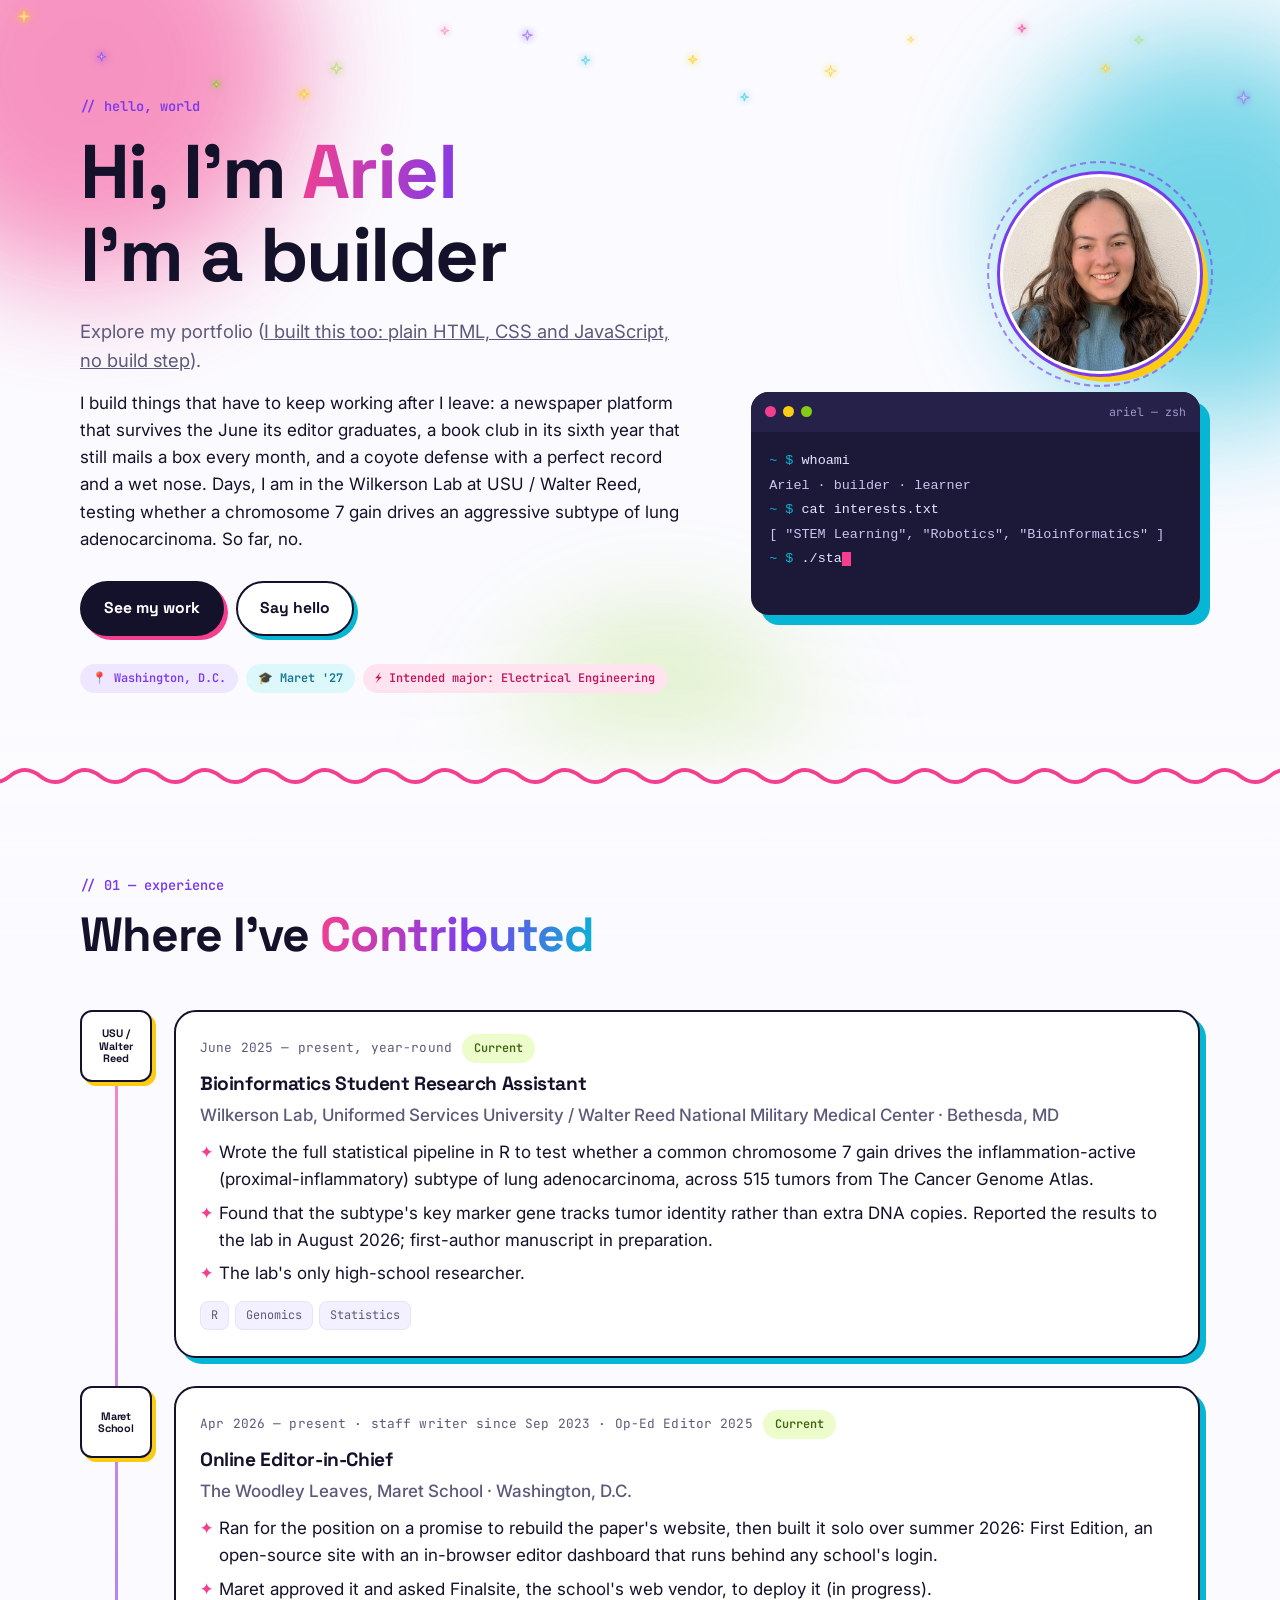
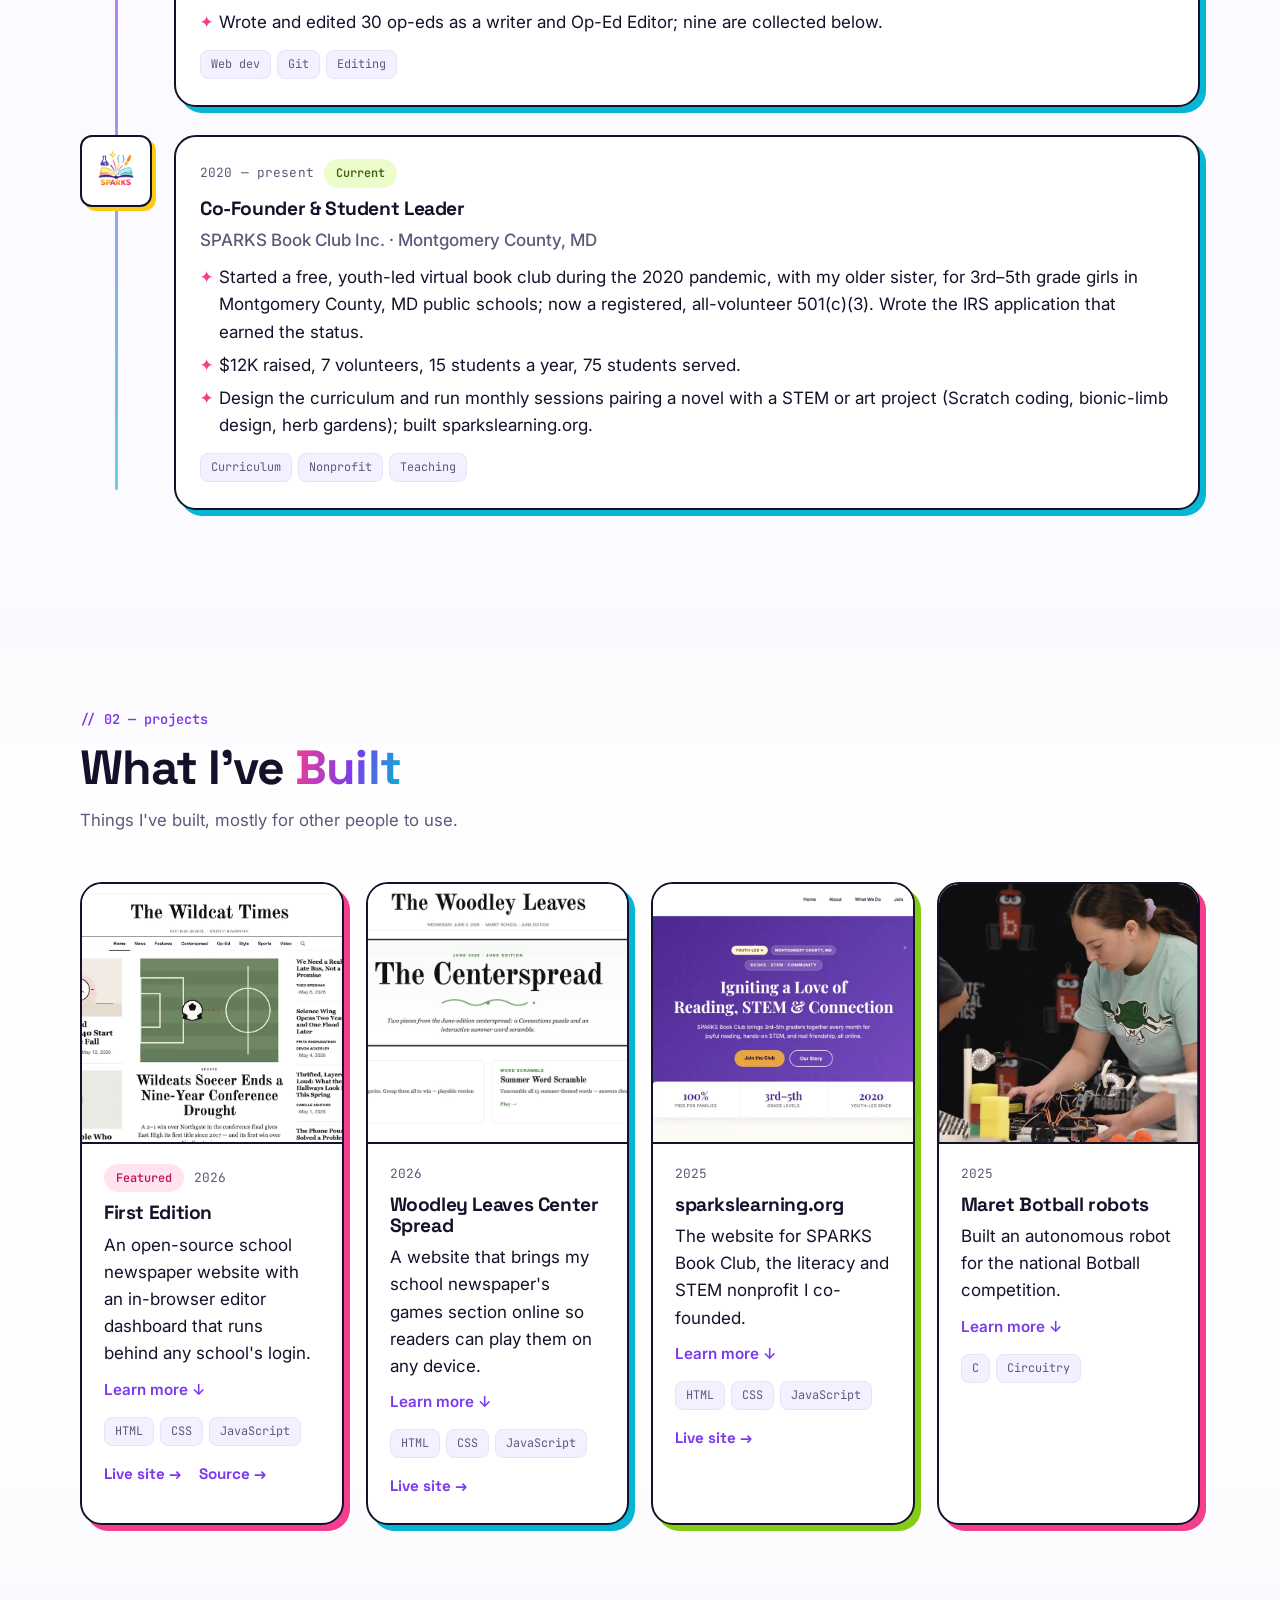
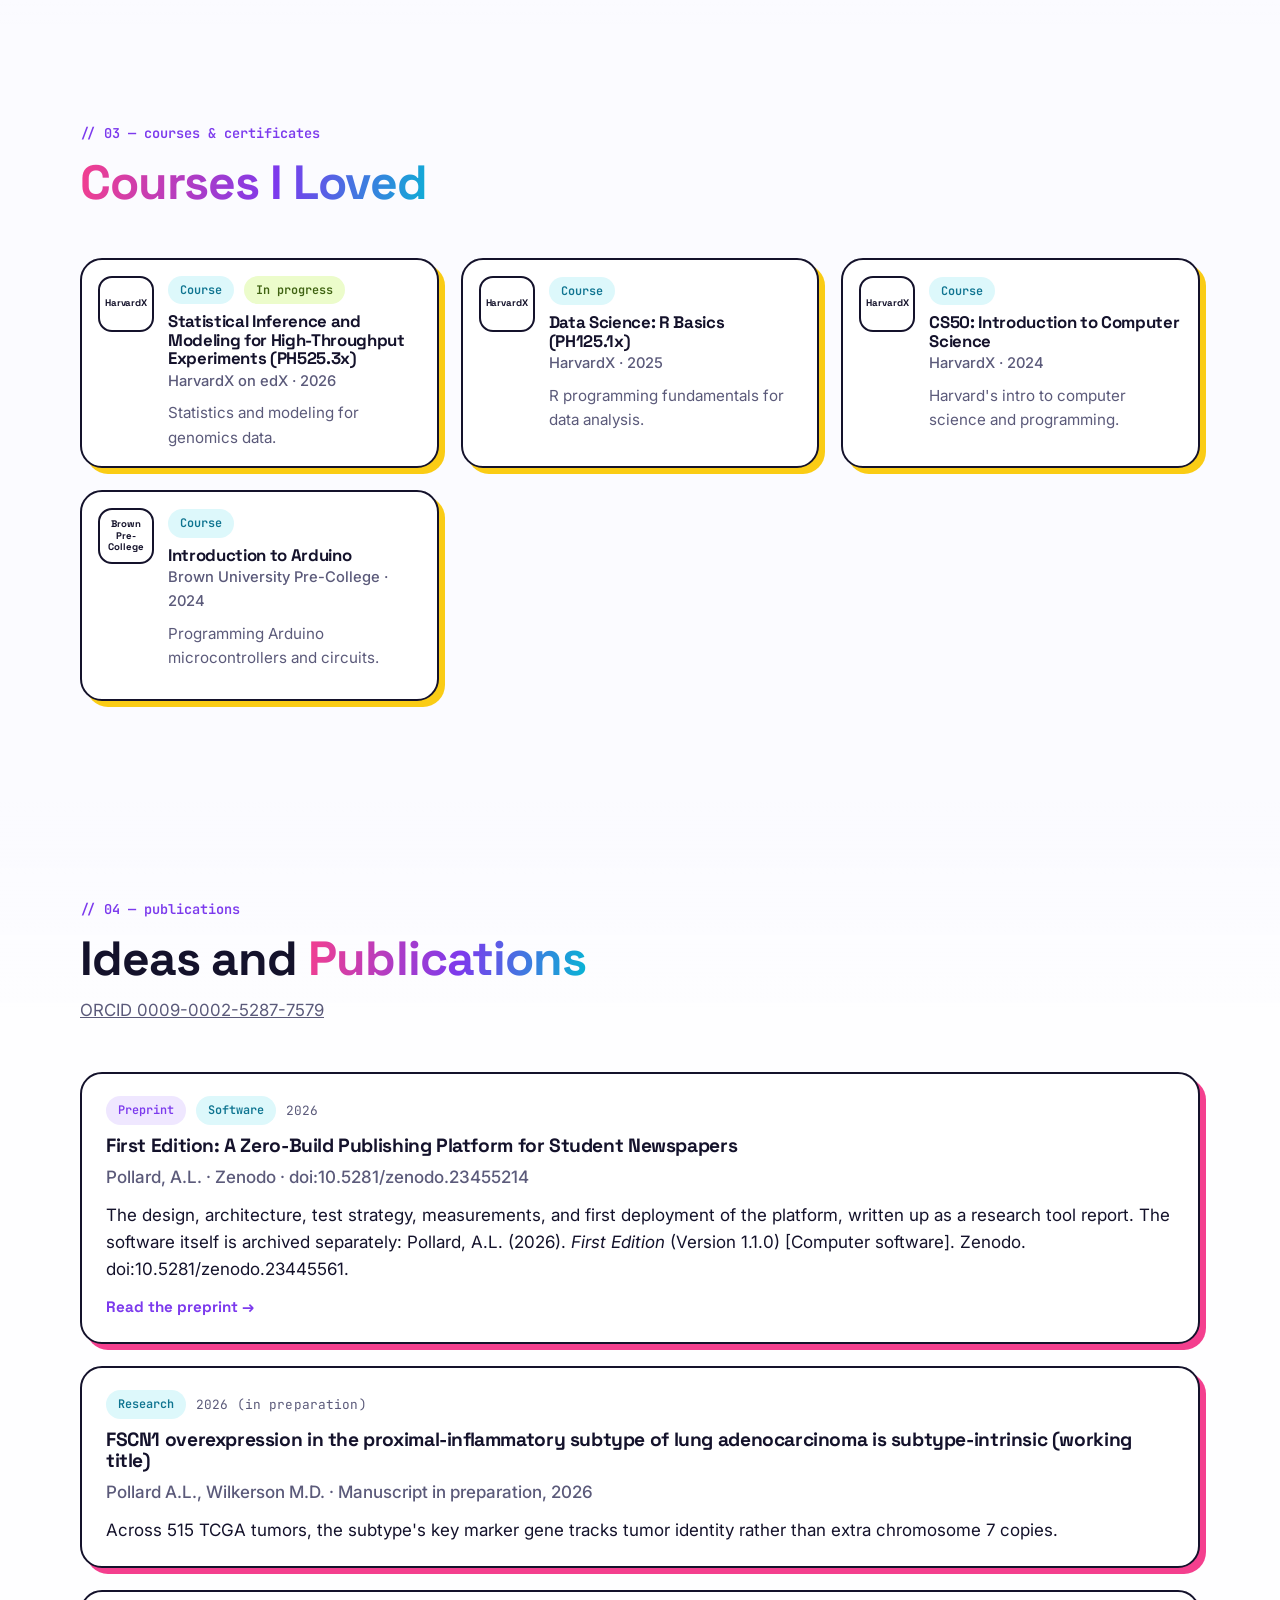
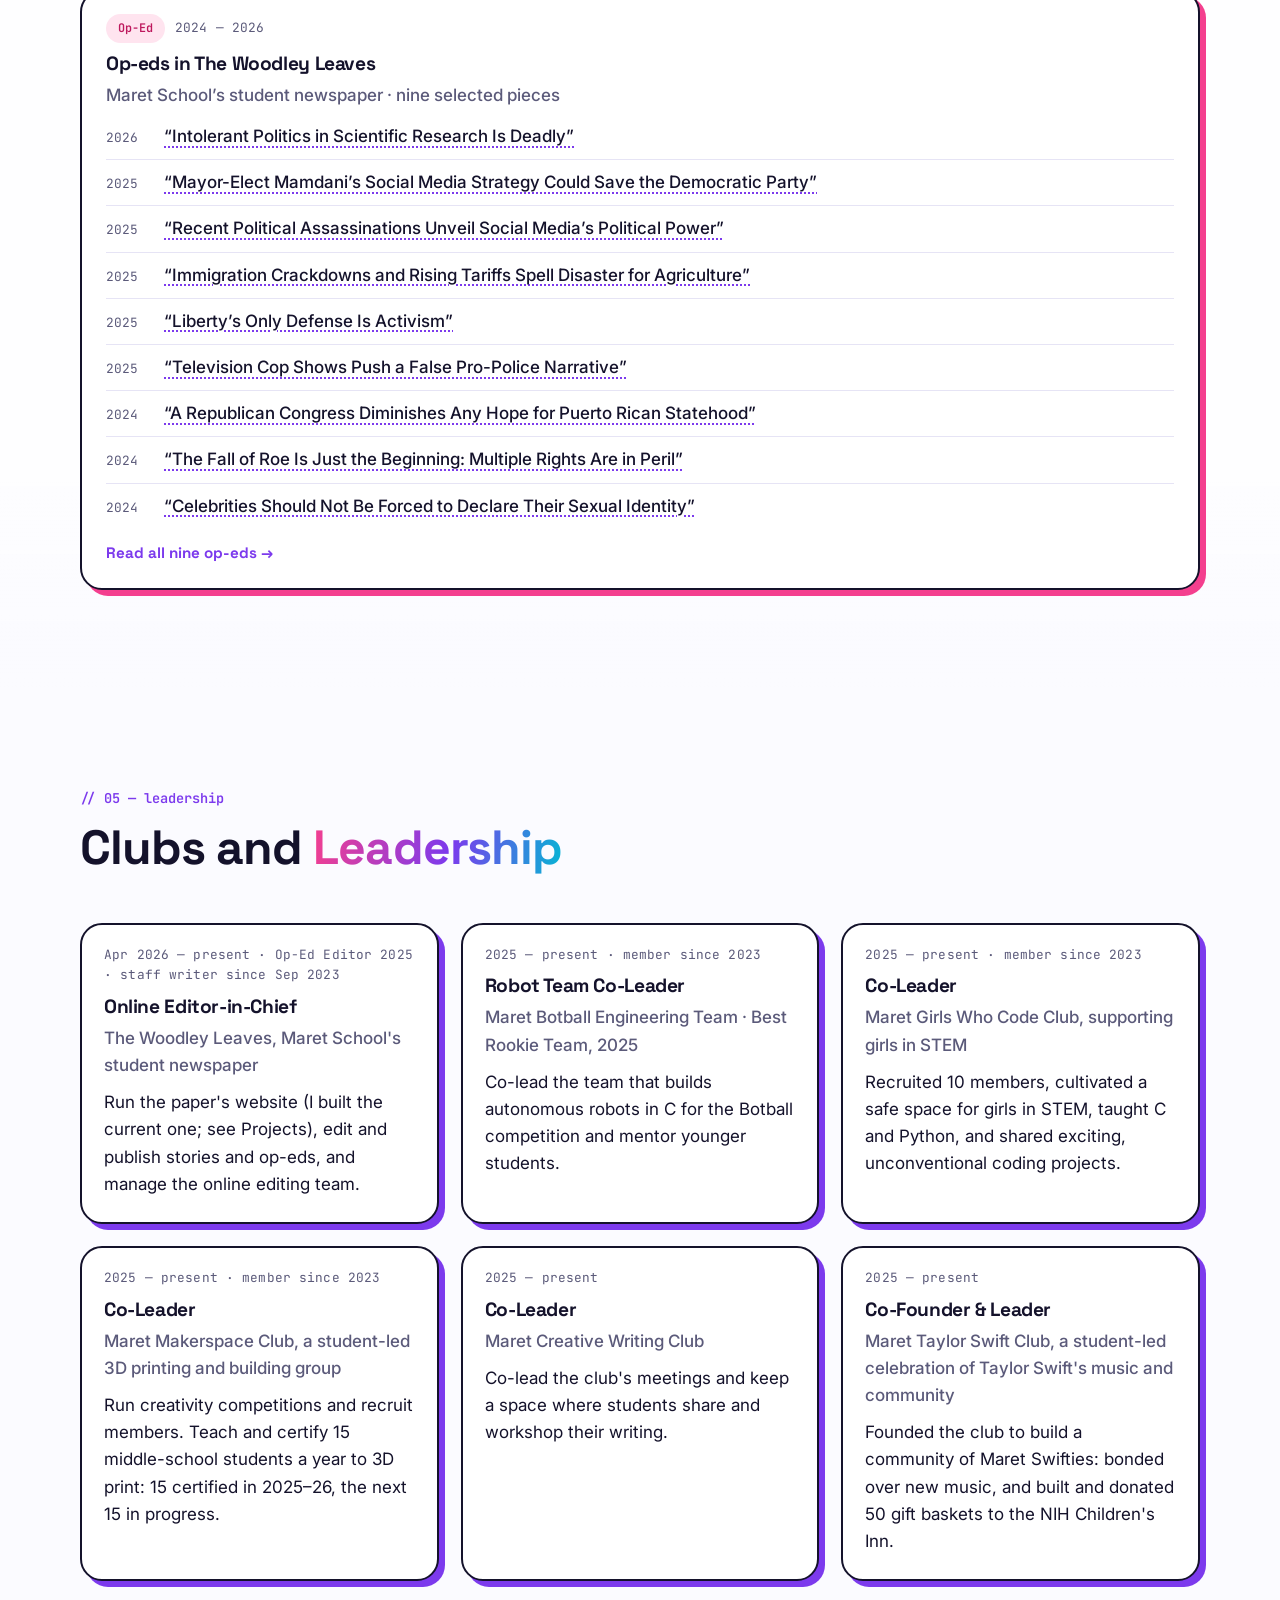
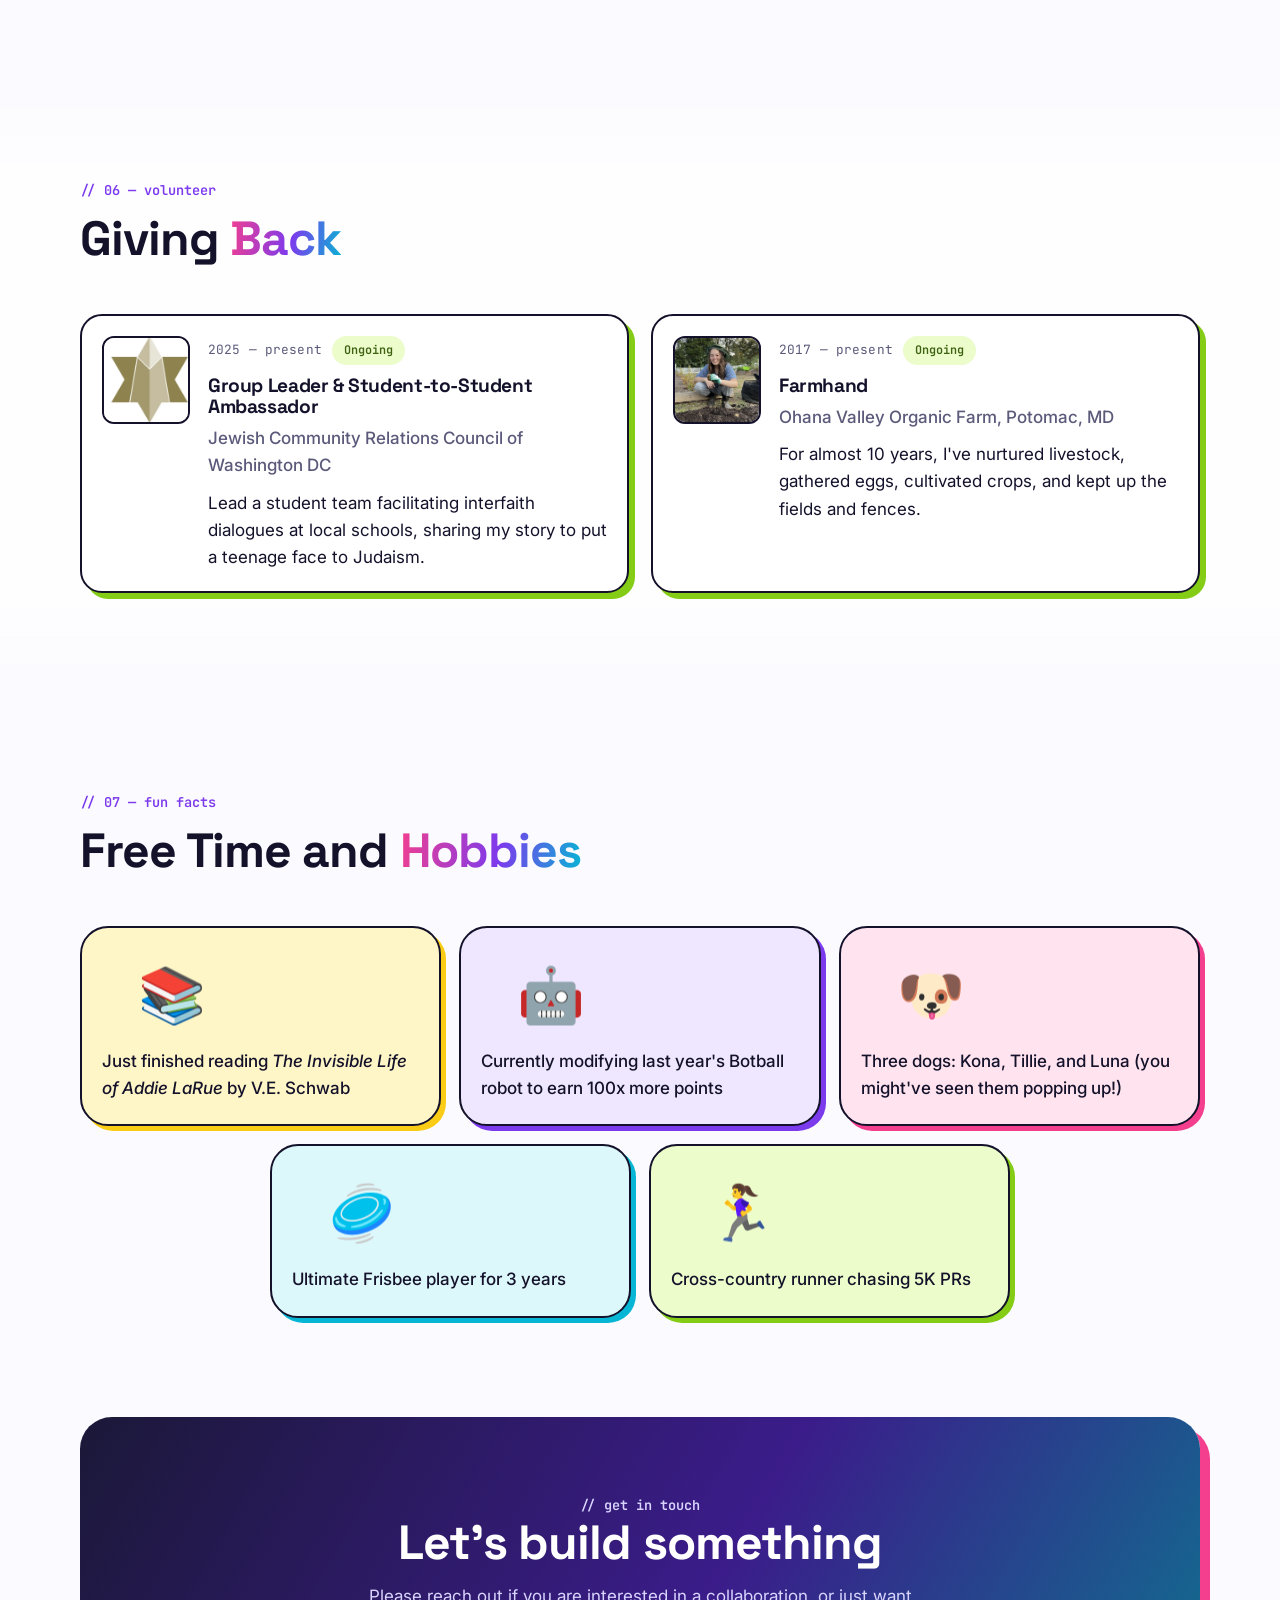
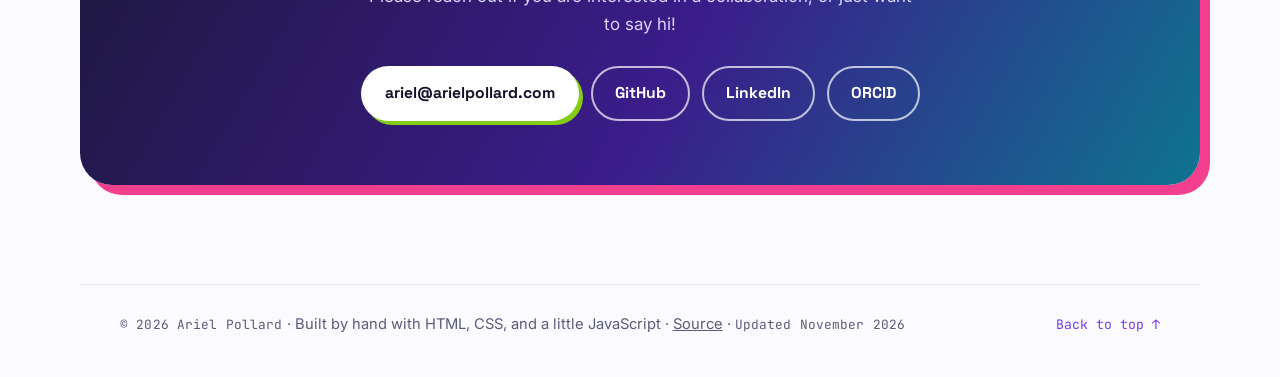
==== commit b51f6869: "perf: WebP images, deferred splash, non-blocking fonts The seven screenshots and photos and the eigh" ====
--- a/index.html
+++ b/index.html
@@ -24,8 +24,11 @@
 </script>
 <link rel="preconnect" href="https://fonts.googleapis.com" />
 <link rel="preconnect" href="https://fonts.gstatic.com" crossorigin />
-<link href="https://fonts.googleapis.com/css2?family=Space+Grotesk:wght@500;700&family=Inter:wght@400;500;600&family=JetBrains+Mono:wght@400;600&display=swap" rel="stylesheet" />
-<link rel="stylesheet" href="styles.css?v=2" />
+<link rel="preload" as="style" href="https://fonts.googleapis.com/css2?family=Space+Grotesk:wght@500;700&family=Inter:wght@400;500;600&family=JetBrains+Mono:wght@400;600&display=swap" onload="this.onload=null;this.rel='stylesheet'" />
+<noscript><link href="https://fonts.googleapis.com/css2?family=Space+Grotesk:wght@500;700&family=Inter:wght@400;500;600&family=JetBrains+Mono:wght@400;600&display=swap" rel="stylesheet" /></noscript>
+<link rel="stylesheet" href="styles.css?v=3" />
+<link rel="preload" as="image" href="images/ariel-normal.webp" />
+<noscript><style>.splash { display: none; }</style></noscript>
 </head>
 <body>
 
@@ -41,7 +44,7 @@
     <p class="splash__caption">// ariel.pollard</p>
   </div>
 </div>
-<script src="splash.js"></script>
+<script src="splash.js" defer></script>
 
 <!-- Reusable placeholder-image icon -->
 <svg width="0" height="0" style="position:absolute" aria-hidden="true">
@@ -80,11 +83,11 @@
 
       <div class="hero__visual">
         <div class="avatar">
-          <img class="pic pic--avatar" src="images/ariel-normal.jpg" alt="Headshot of Ariel Pollard" width="640" height="640"
-            data-look-up="images/ariel-up.jpg" data-look-down="images/ariel-down.jpg"
-            data-look-left="images/ariel-left.jpg" data-look-right="images/ariel-right.jpg"
-            data-look-up-left="images/ariel-up-left.jpg" data-look-up-right="images/ariel-up-right.jpg"
-            data-look-down-right="images/ariel-down-right.jpg">
+          <img class="pic pic--avatar" src="images/ariel-normal.webp" alt="Headshot of Ariel Pollard" width="640" height="640" fetchpriority="high"
+            data-look-up="images/ariel-up.webp" data-look-down="images/ariel-down.webp"
+            data-look-left="images/ariel-left.webp" data-look-right="images/ariel-right.webp"
+            data-look-up-left="images/ariel-up-left.webp" data-look-up-right="images/ariel-up-right.webp"
+            data-look-down-right="images/ariel-down-right.webp">
         </div>
         <div class="terminal" aria-label="Terminal card">
           <div class="terminal__bar"><span></span><span></span><span></span><em>ariel — zsh</em></div>
@@ -142,7 +145,7 @@
       </li>
 
       <li class="timeline__item" data-reveal>
-        <img class="timeline__logo pic pic--logo ph--square" src="images/sparks-logo.png" alt="SPARKS Book Club logo" width="600" height="600" loading="lazy">
+        <img class="timeline__logo pic pic--logo ph--square" src="images/sparks-logo.webp" alt="SPARKS Book Club logo" width="300" height="300" loading="lazy">
         <div class="timeline__body card">
           <div class="card__meta"><span class="mono">2020 — present</span><span class="pill pill--lime">Current</span></div>
           <h3>Co-Founder &amp; Student Leader</h3>
@@ -168,7 +171,7 @@
 
     <div class="bento">
       <article class="card card--project" data-reveal>
-        <img class="pic ph--16x9" loading="lazy" src="images/screenshot-2026-10-17-at-9.24.53-pm.png" width="2978" height="1714" alt="First Edition demo home page, styled as The Wildcat Times">
+        <img class="pic ph--16x9" loading="lazy" src="images/first-edition.webp" width="1200" height="691" alt="First Edition demo home page, styled as The Wildcat Times">
         <div class="card__content">
           <div class="card__meta"><span class="pill pill--pink">Featured</span><span class="mono">2026</span></div>
           <h3>First Edition</h3>
@@ -183,7 +186,7 @@
       </article>
 
       <article class="card card--project" data-reveal>
-        <img class="pic ph--16x9" loading="lazy" src="images/screenshot-2026-10-17-at-10.30.28-pm.png" width="2790" height="1492" alt="The Center Spread: The Woodley Leaves games section online">
+        <img class="pic ph--16x9" loading="lazy" src="images/center-spread.webp" width="1200" height="642" alt="The Center Spread: The Woodley Leaves games section online">
         <div class="card__content">
           <div class="card__meta"><span class="mono">2026</span></div>
           <h3>Woodley Leaves Center Spread</h3>
@@ -198,7 +201,7 @@
       </article>
 
       <article class="card card--project" data-reveal>
-        <img class="pic ph--16x9" loading="lazy" src="images/screenshot-2026-10-12-at-3.55.58-pm.png" width="2852" height="1682" alt="sparkslearning.org home page">
+        <img class="pic ph--16x9" loading="lazy" src="images/sparkslearning.webp" width="1200" height="708" alt="sparkslearning.org home page">
         <div class="card__content">
           <div class="card__meta"><span class="mono">2025</span></div>
           <h3>sparkslearning.org</h3>
@@ -213,7 +216,7 @@
       </article>
 
       <article class="card card--project" data-reveal>
-        <img class="pic ph--16x9 pic--botball" src="images/botball.jpg" alt="Ariel adjusting the team's robot at the Botball competition" width="945" height="1400" loading="lazy">
+        <img class="pic ph--16x9 pic--botball" src="images/botball.webp" alt="Ariel adjusting the team's robot at the Botball competition" width="900" height="1333" loading="lazy">
         <div class="card__content">
           <div class="card__meta"><span class="mono">2025</span></div>
           <h3>Maret Botball robots</h3>
@@ -391,7 +394,7 @@
 
     <div class="grid grid--2">
       <article class="card card--volunteer" data-reveal>
-        <img class="pic ph--square" loading="lazy" src="images/screenshot-2026-10-17-at-9.42.18-pm.png" width="502" height="530" alt="Jewish Community Relations Council of Greater Washington">
+        <img class="pic ph--square" loading="lazy" src="images/jcrc.webp" width="400" height="422" alt="Jewish Community Relations Council of Greater Washington">
         <div class="card__content">
           <div class="card__meta"><span class="mono">2025 — present</span><span class="pill pill--lime">Ongoing</span></div>
           <h3>Group Leader &amp; Student-to-Student Ambassador</h3>
@@ -400,7 +403,7 @@
         </div>
       </article>
       <article class="card card--volunteer" data-reveal>
-        <img class="pic ph--square" loading="lazy" src="images/screenshot-2026-10-17-at-9.54.34-pm.png" width="1284" height="1196" alt="Ariel on the family farm">
+        <img class="pic ph--square" loading="lazy" src="images/farm.webp" width="800" height="745" alt="Ariel on the family farm">
         <div class="card__content">
           <div class="card__meta"><span class="mono">2017 — present</span><span class="pill pill--lime">Ongoing</span></div>
           <h3>Farmhand</h3>
--- a/styles.css
+++ b/styles.css
@@ -490,16 +490,18 @@
 .footer__top { font-family: var(--font-mono); font-size: 0.82rem; text-decoration: none; color: var(--violet); }
 
 /* ── Intro splash ───────────────────────────────────────────────────────── */
+/* Shown by CSS from the first paint so the page never flashes before it;
+   splash.js (deferred) removes it at once when it should not play, and a
+   <noscript> rule hides it when JavaScript is off. */
 .splash {
   position: fixed; inset: 0; z-index: 200;
-  display: none; place-items: center;
+  display: grid; place-items: center;
   background-color: var(--bg);
   background-image: radial-gradient(circle, rgba(124, 58, 237, 0.14) 1px, transparent 1.4px);
   background-size: 22px 22px;
   transition: opacity 250ms var(--ease-out);
   cursor: pointer;
 }
-.splash.is-on { display: grid; }
 .splash.is-done { opacity: 0; pointer-events: none; }
 
 .splash__stage { display: grid; justify-items: center; gap: 22px; --blk: clamp(36px, 7vw, 54px); }
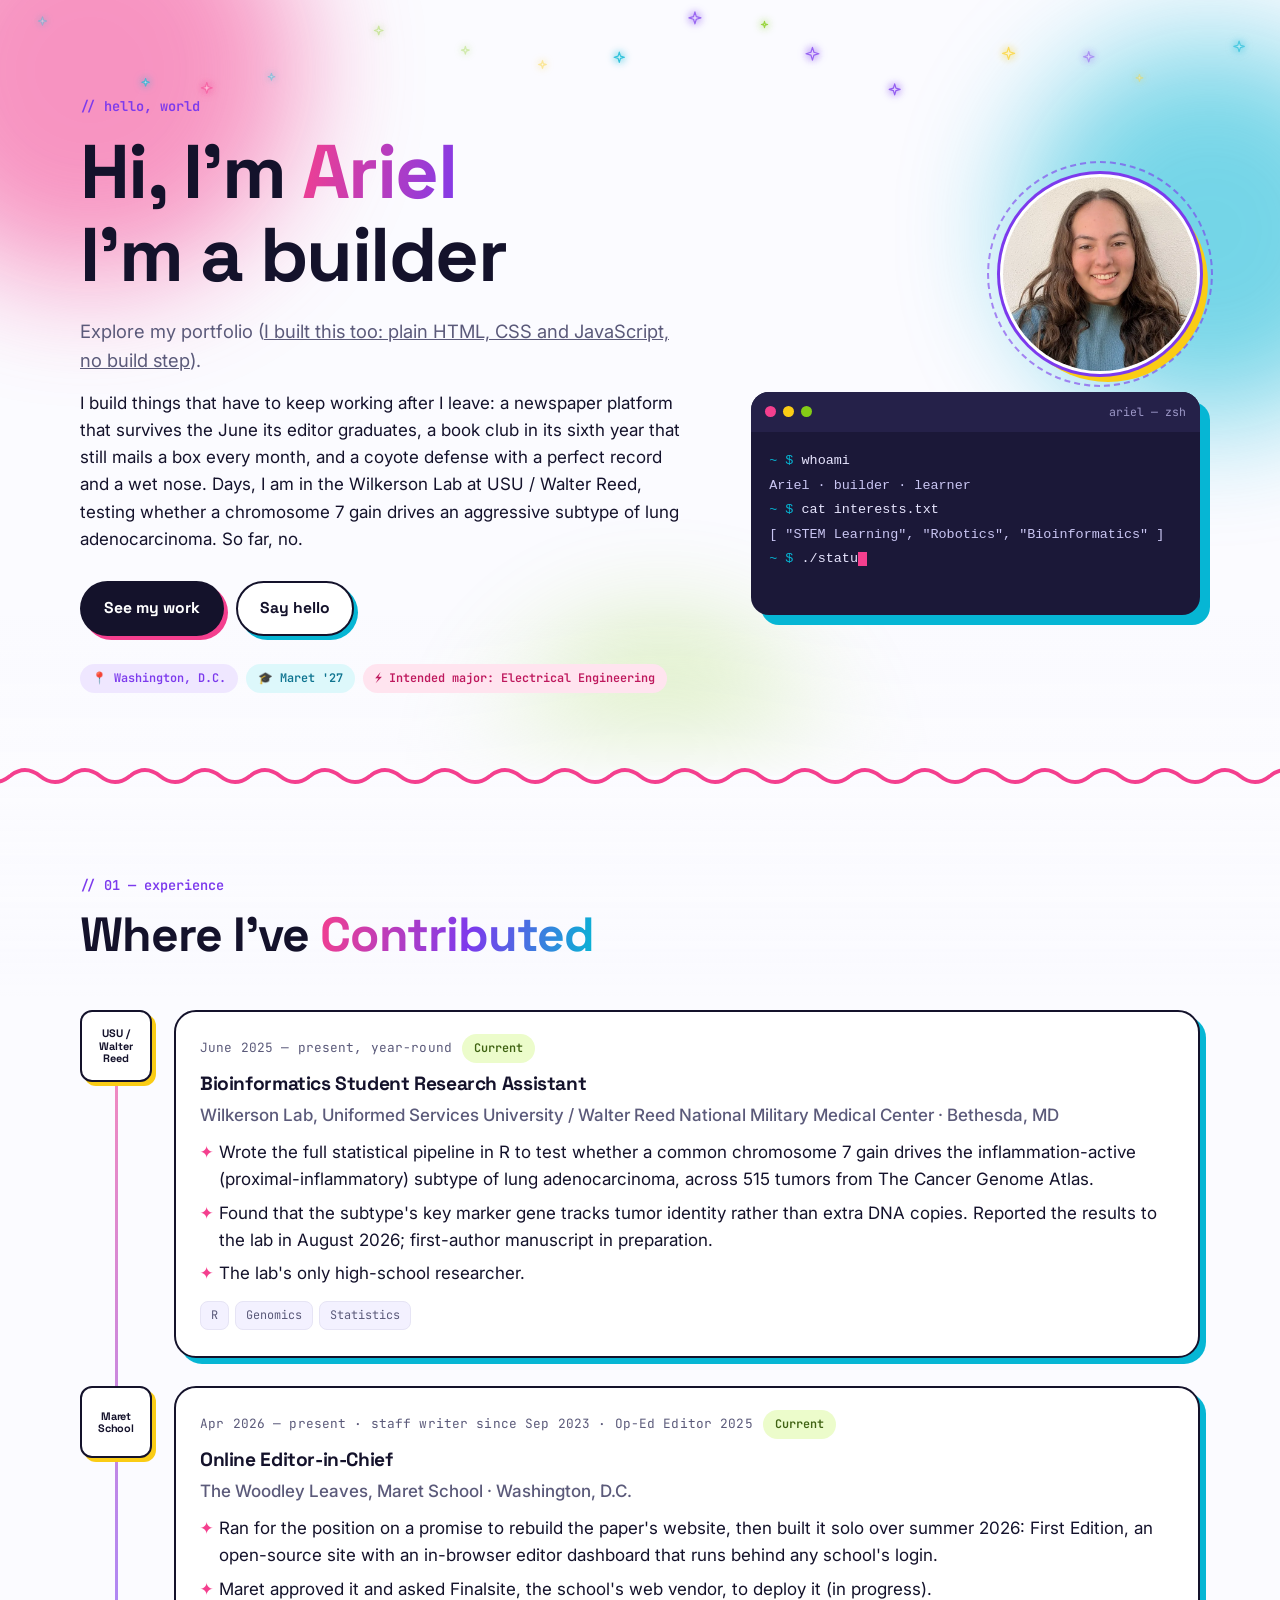
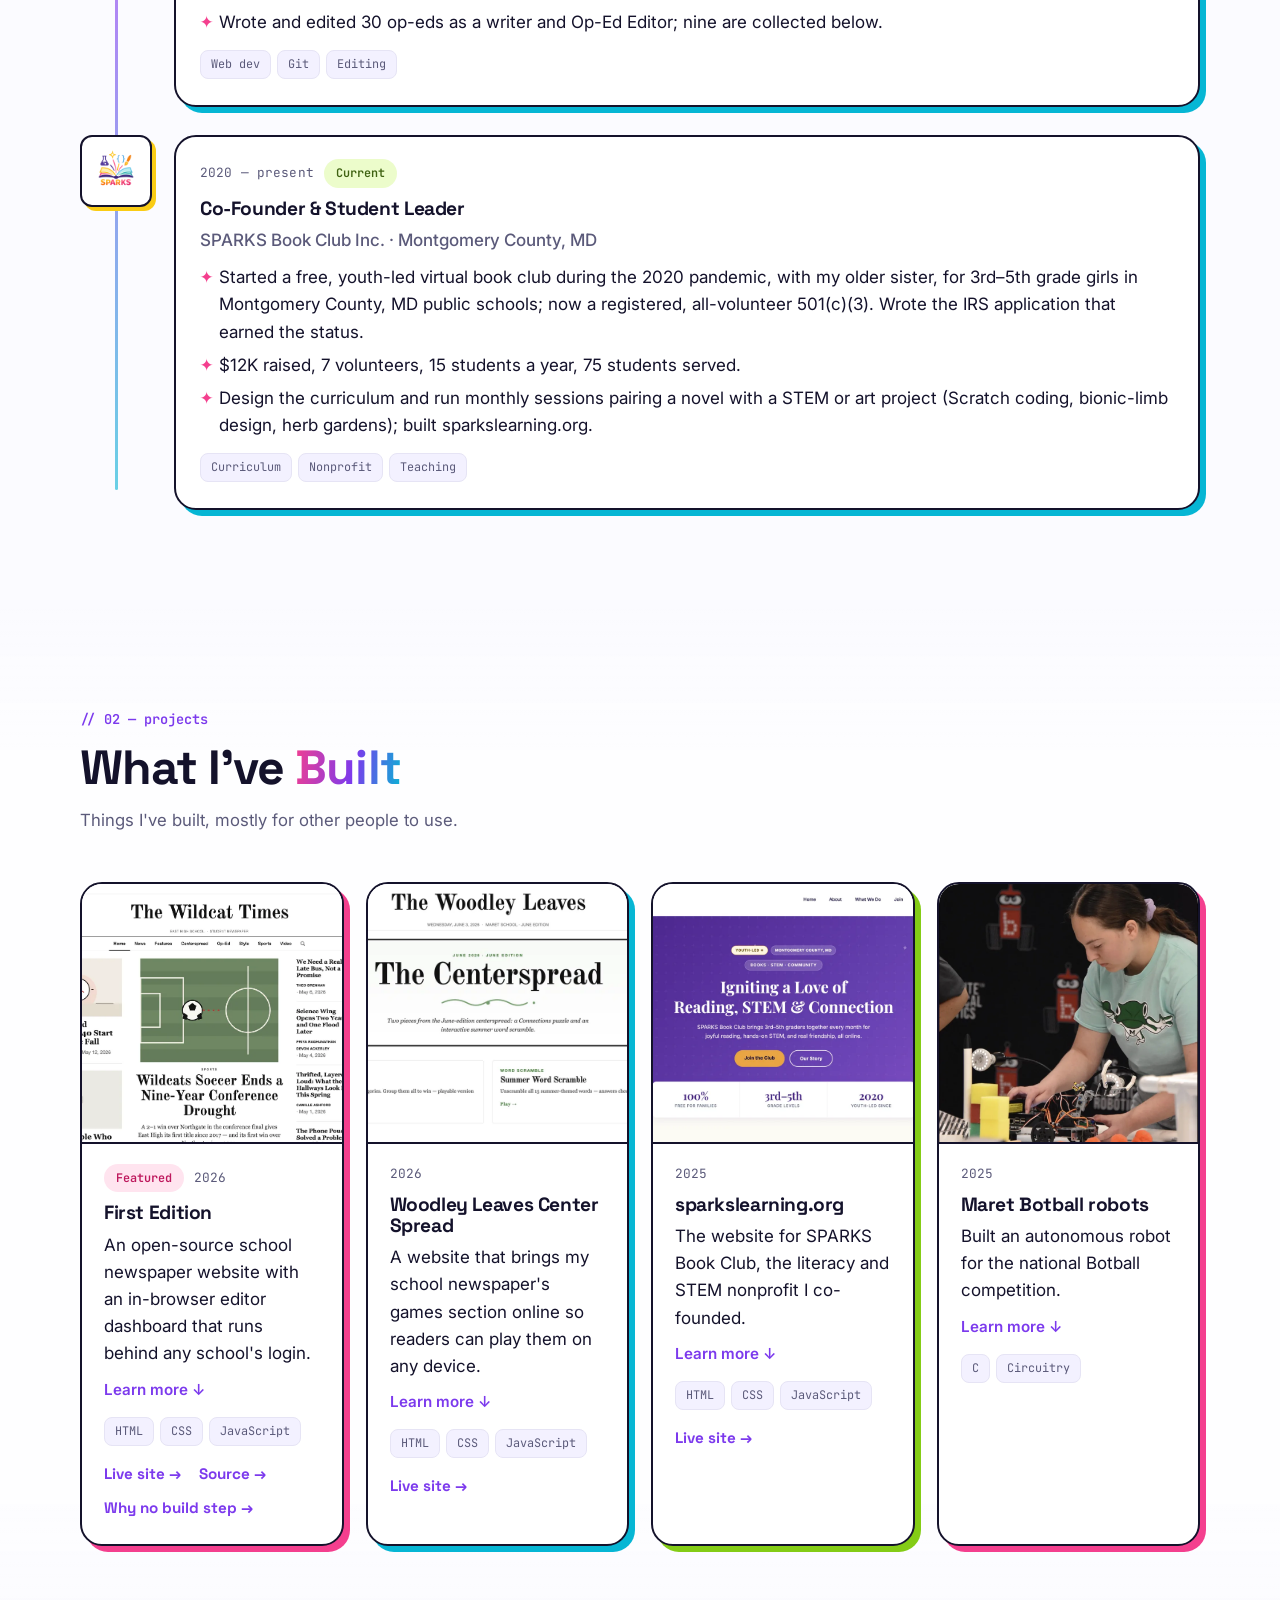
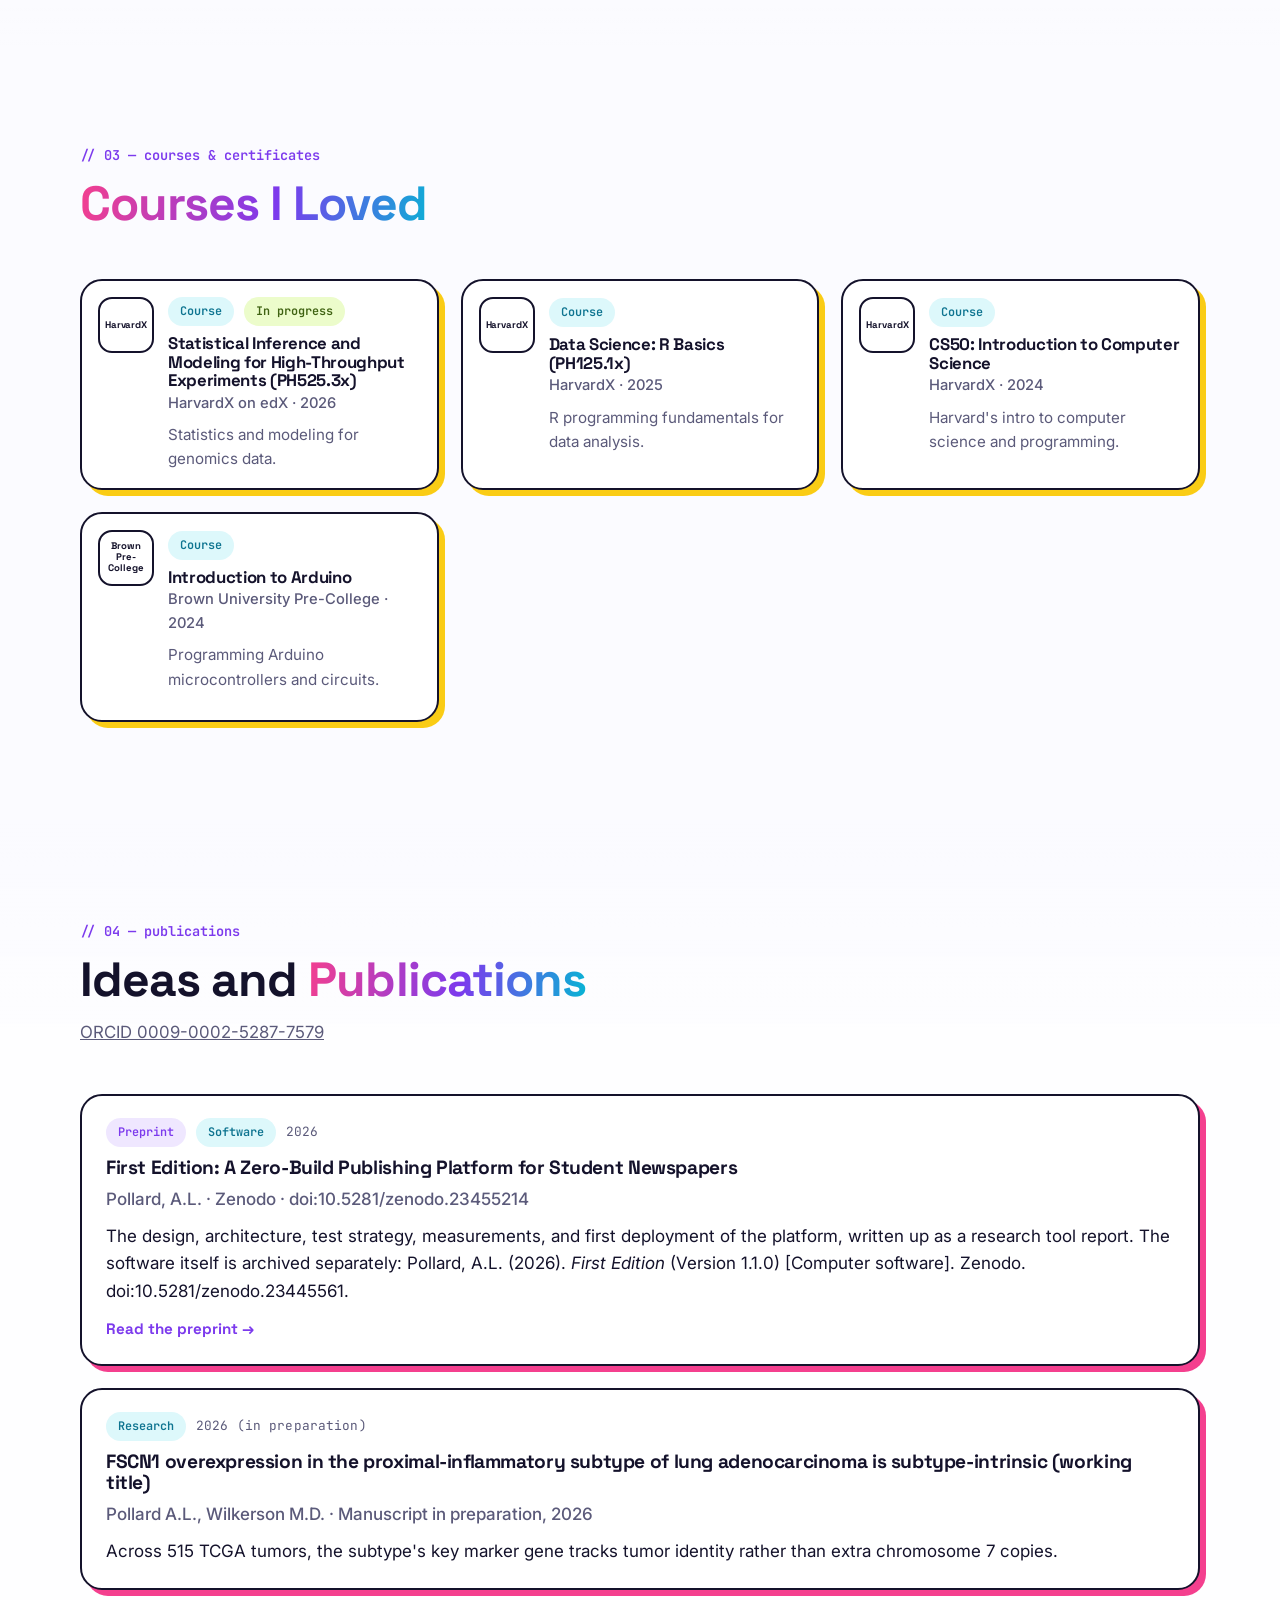
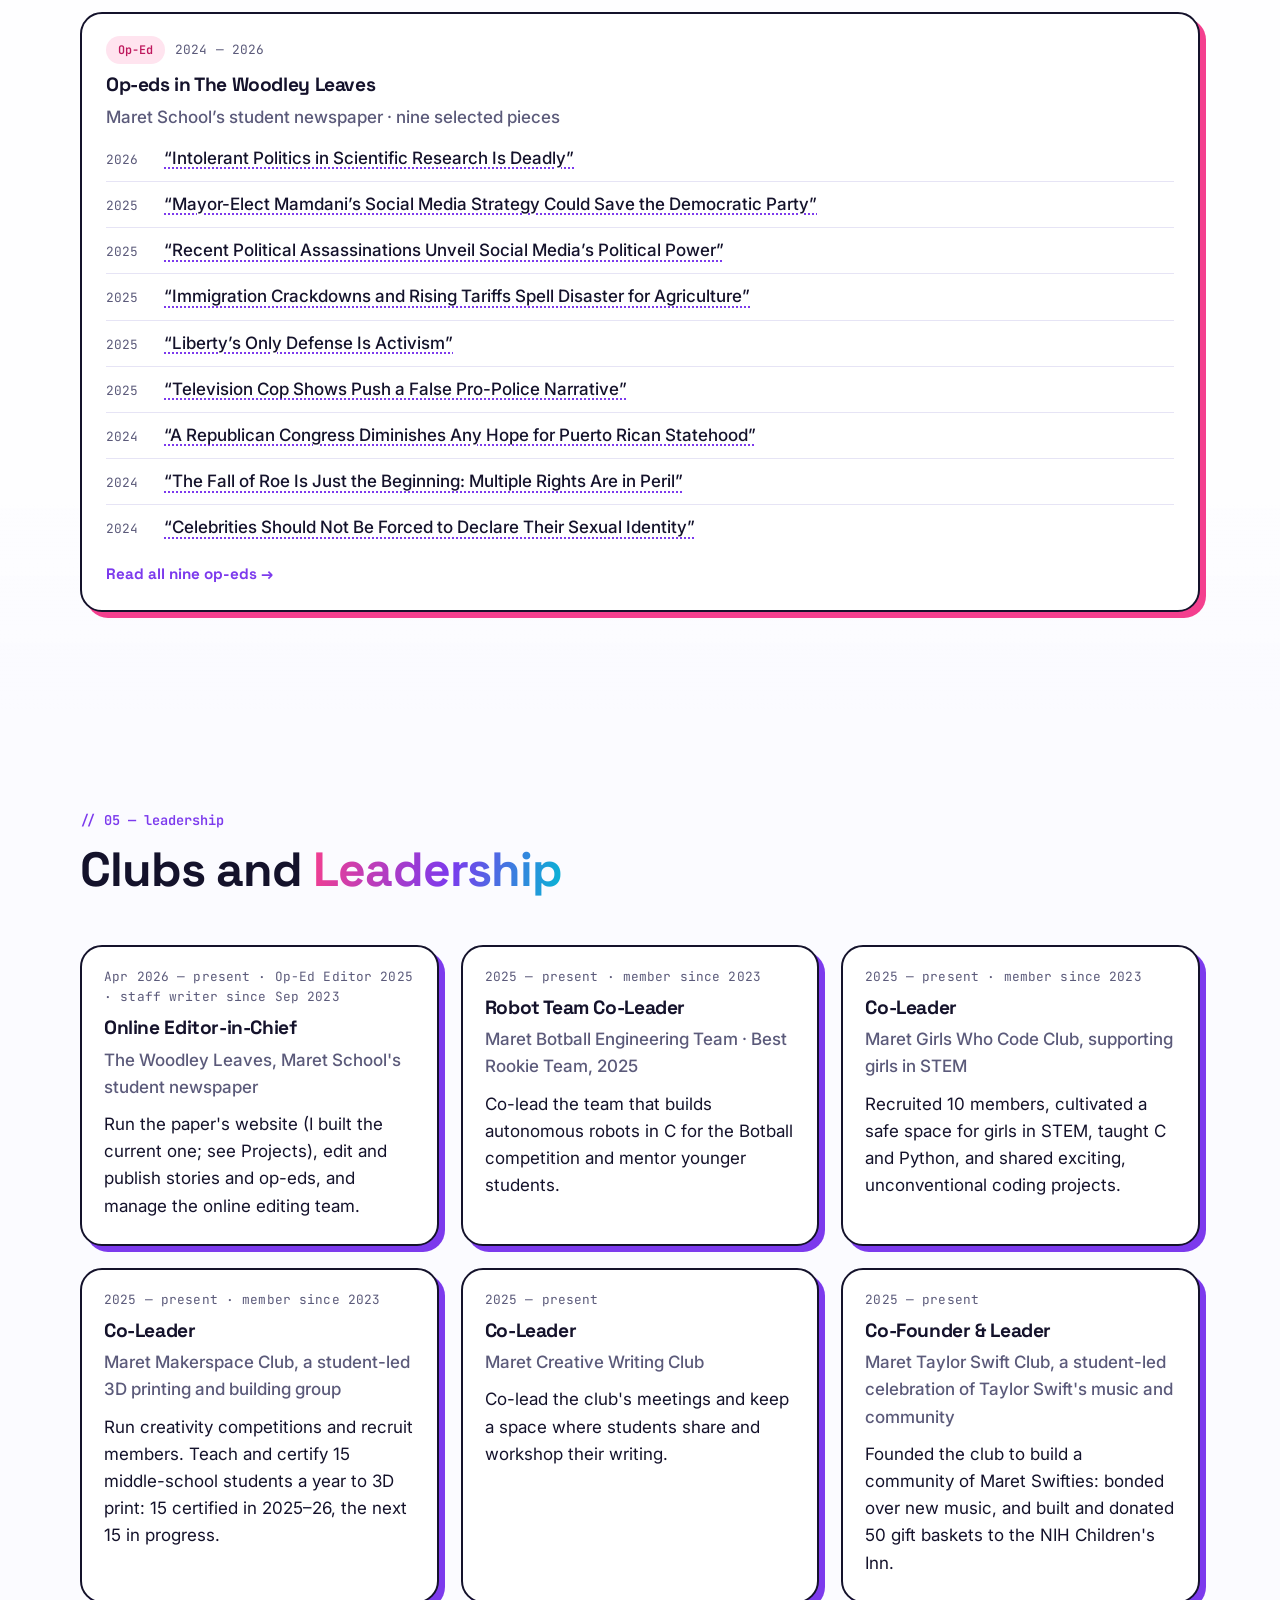
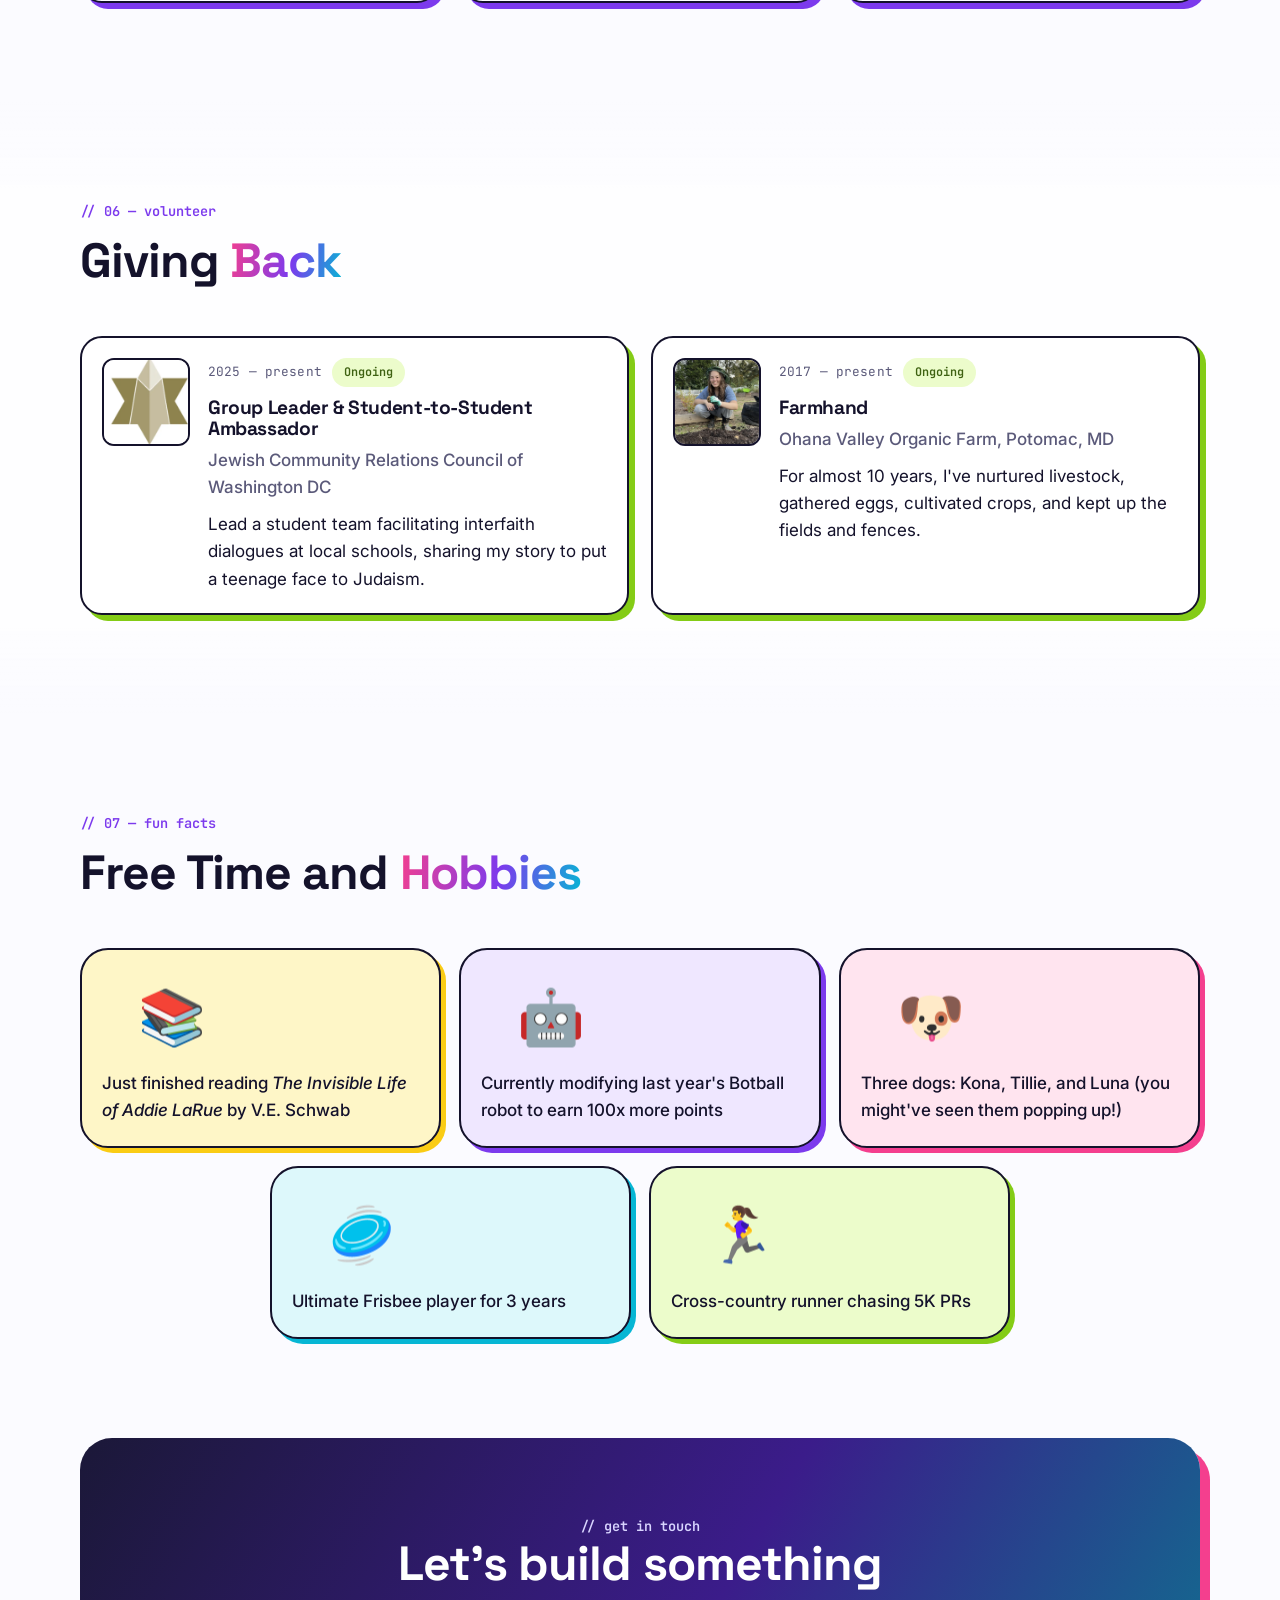
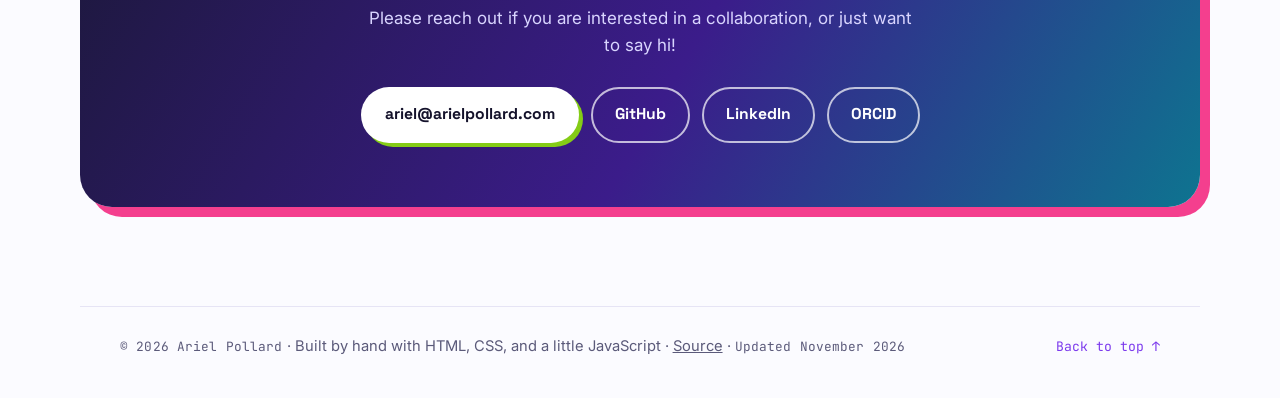
==== commit 45b5af7a: "docs: a short note on why First Edition has no build step Adapted from the preprint: what the zero-d" ====
--- a/index.html
+++ b/index.html
@@ -181,7 +181,7 @@
             <p>I built it solo over summer 2026 for The Woodley Leaves. Plain HTML, CSS and JavaScript with no build step; an editor dashboard that works behind any school's login; a WordPress importer; 1,151 automated tests across 26 suites and a Lighthouse accessibility gate in CI. MIT license. Report: <a href="https://doi.org/10.5281/zenodo.23455214">doi.org/10.5281/zenodo.23455214</a> · Software: <a href="https://doi.org/10.5281/zenodo.23445561">doi.org/10.5281/zenodo.23445561</a>.</p>
           </details>
           <ul class="chips"><li>HTML</li><li>CSS</li><li>JavaScript</li></ul>
-          <div class="card__links"><a href="https://first-edition.dev" class="link-arrow">Live site</a><a href="https://github.com/ariel-378/First-Edition" class="link-arrow">Source</a></div>
+          <div class="card__links"><a href="https://first-edition.dev" class="link-arrow">Live site</a><a href="https://github.com/ariel-378/First-Edition" class="link-arrow">Source</a><a href="notes/why-no-build-step.html" class="link-arrow">Why no build step</a></div>
         </div>
       </article>
 
--- a/styles.css
+++ b/styles.css
@@ -342,7 +342,7 @@
 .card__meta { display: flex; flex-wrap: wrap; align-items: center; gap: 10px; margin-bottom: 10px; }
 .card__org { color: var(--muted); font-weight: 500; margin: 4px 0 10px; }
 .card h3 + p, .card p + p { margin-top: 8px; }
-.card__links { display: flex; gap: 18px; margin-top: 16px; }
+.card__links { display: flex; flex-wrap: wrap; gap: 10px 18px; margin-top: 16px; }
 .bullets { display: grid; gap: 6px; margin-top: 10px; padding-left: 1.1em; list-style: "✦ "; color: var(--ink); }
 .bullets li::marker { color: var(--pink); }
 
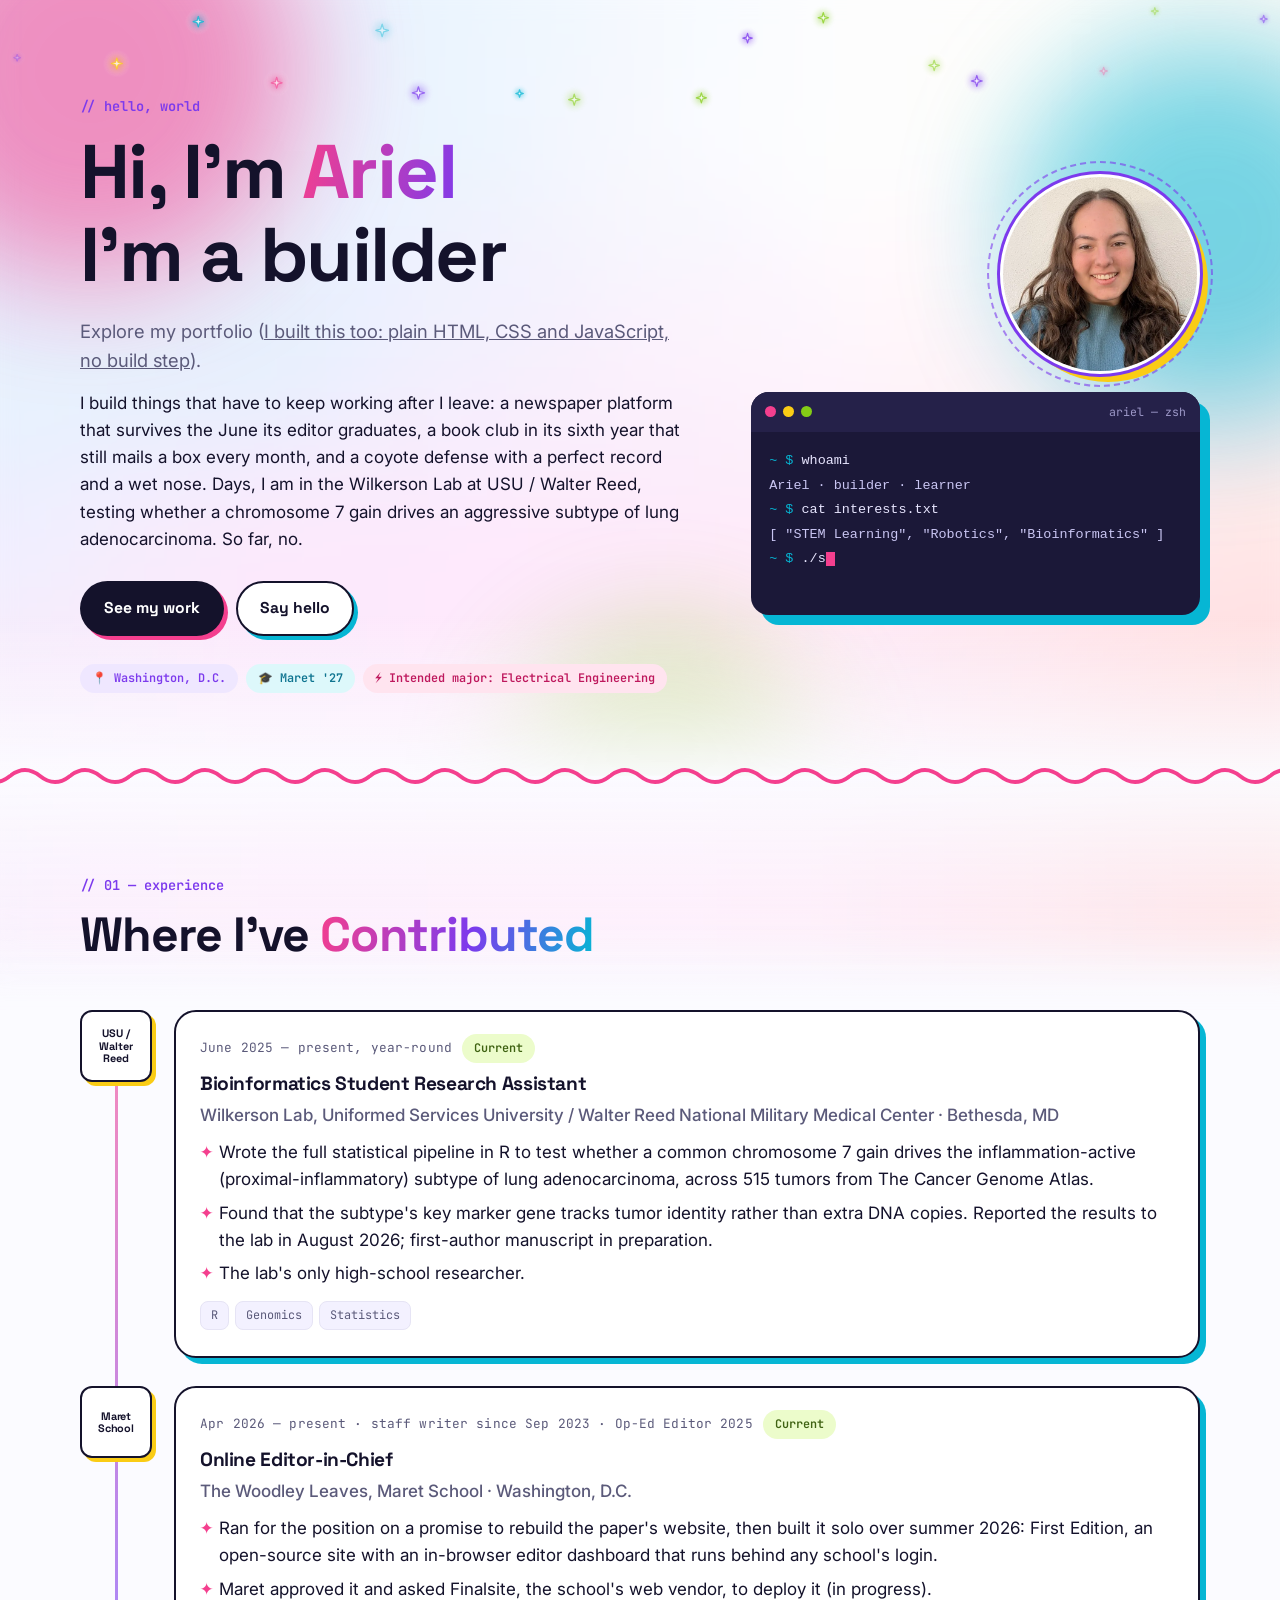
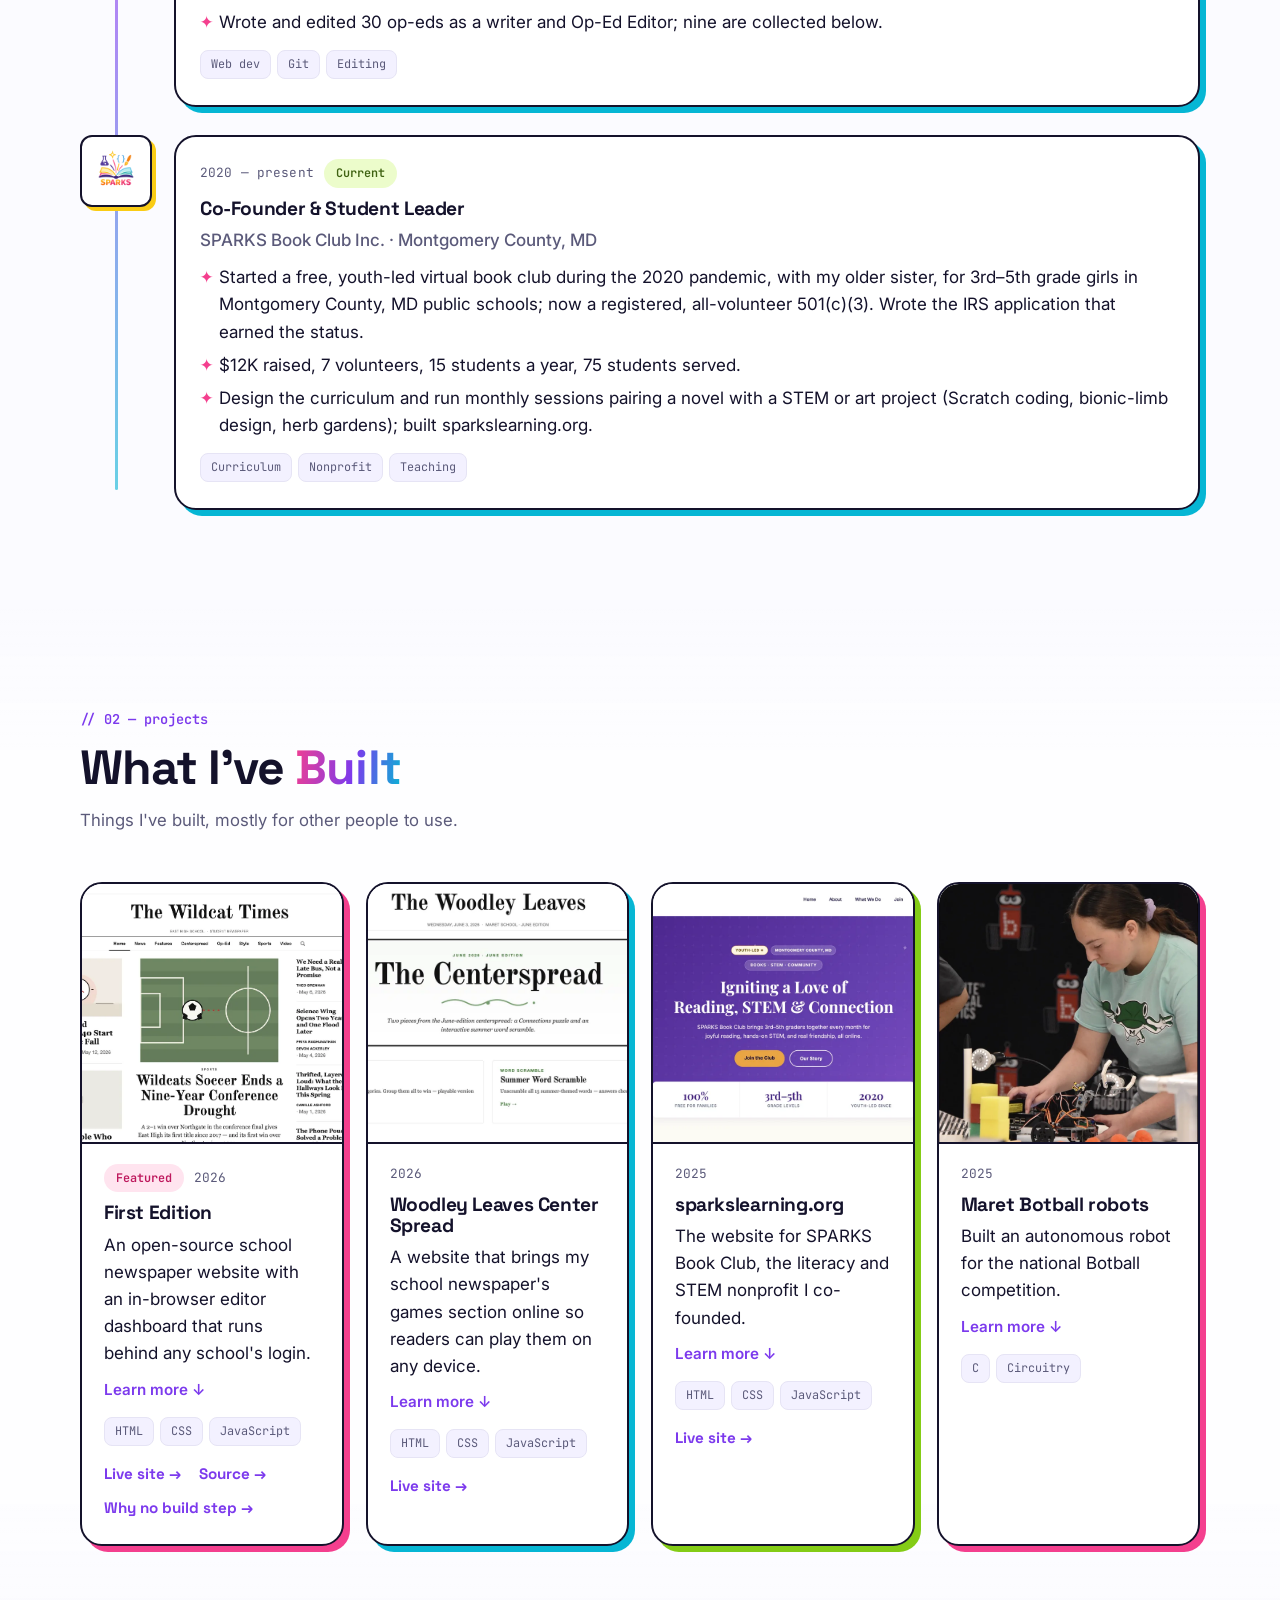
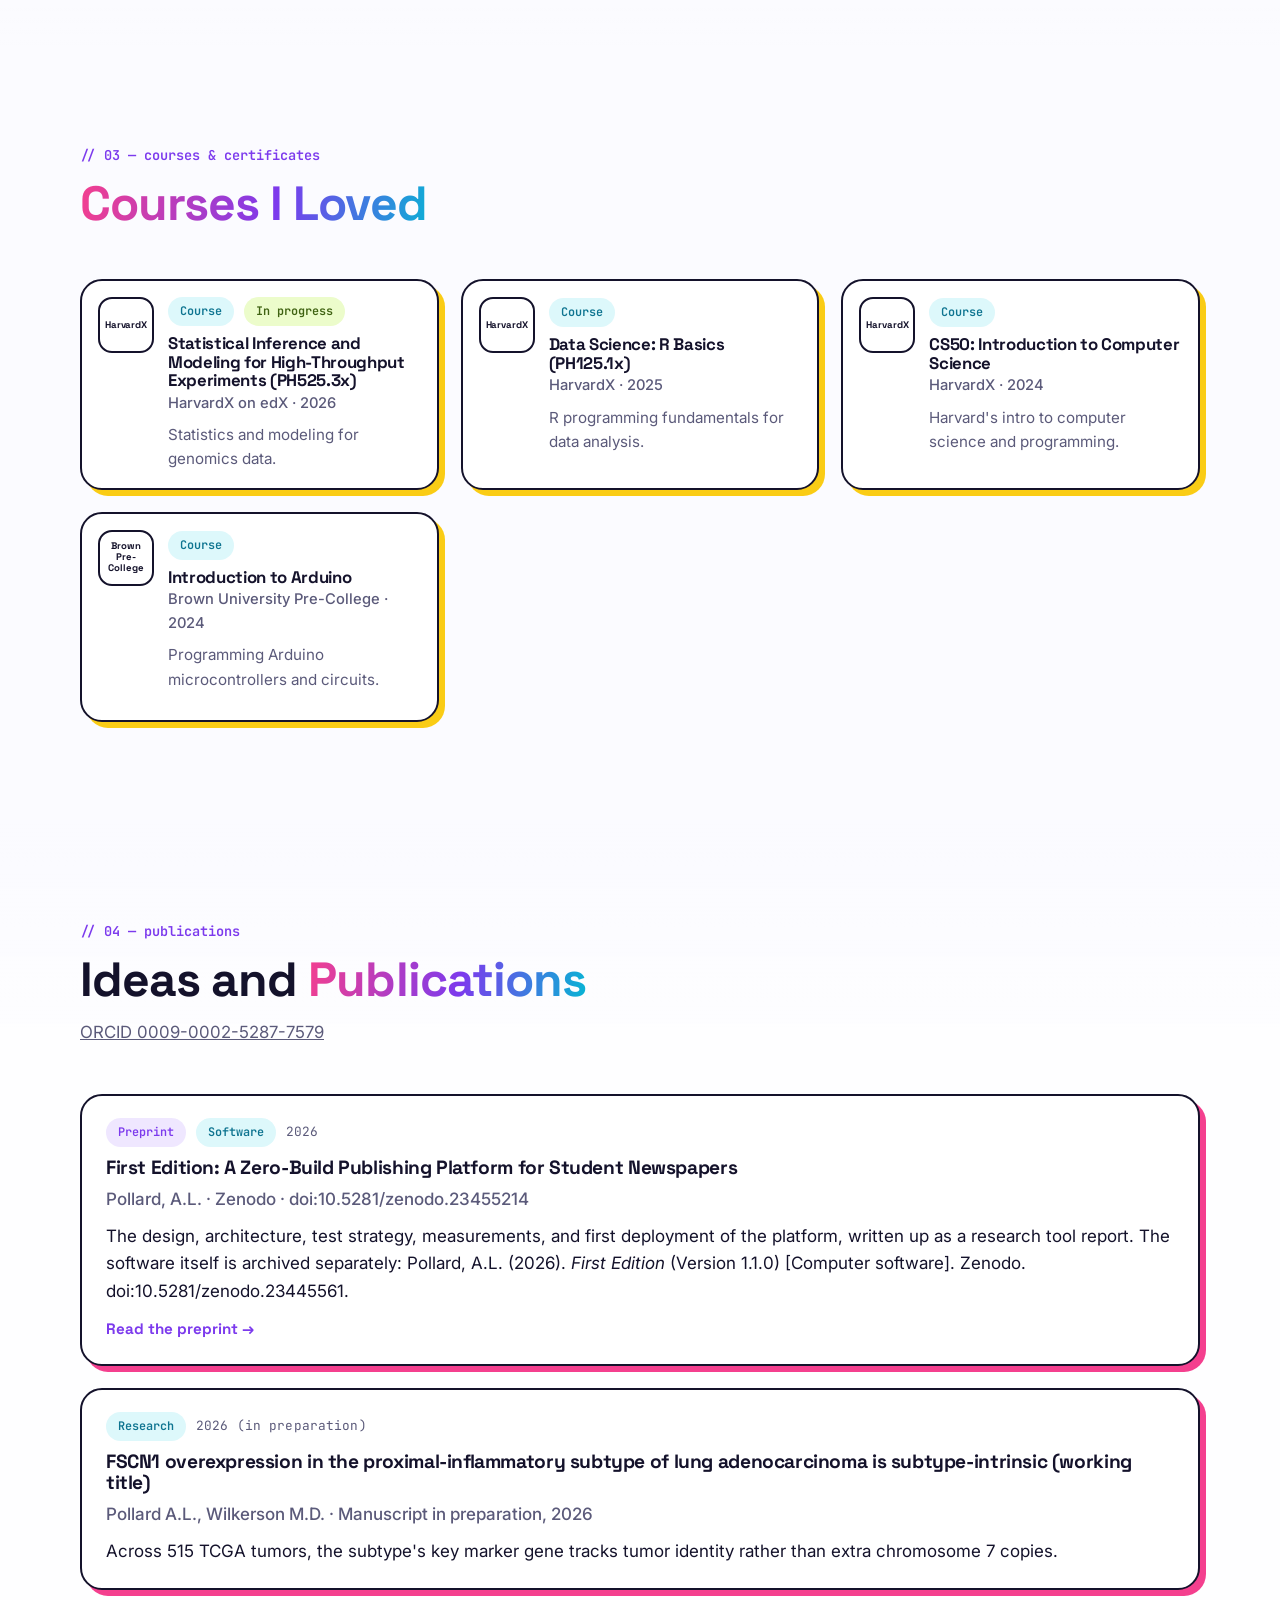
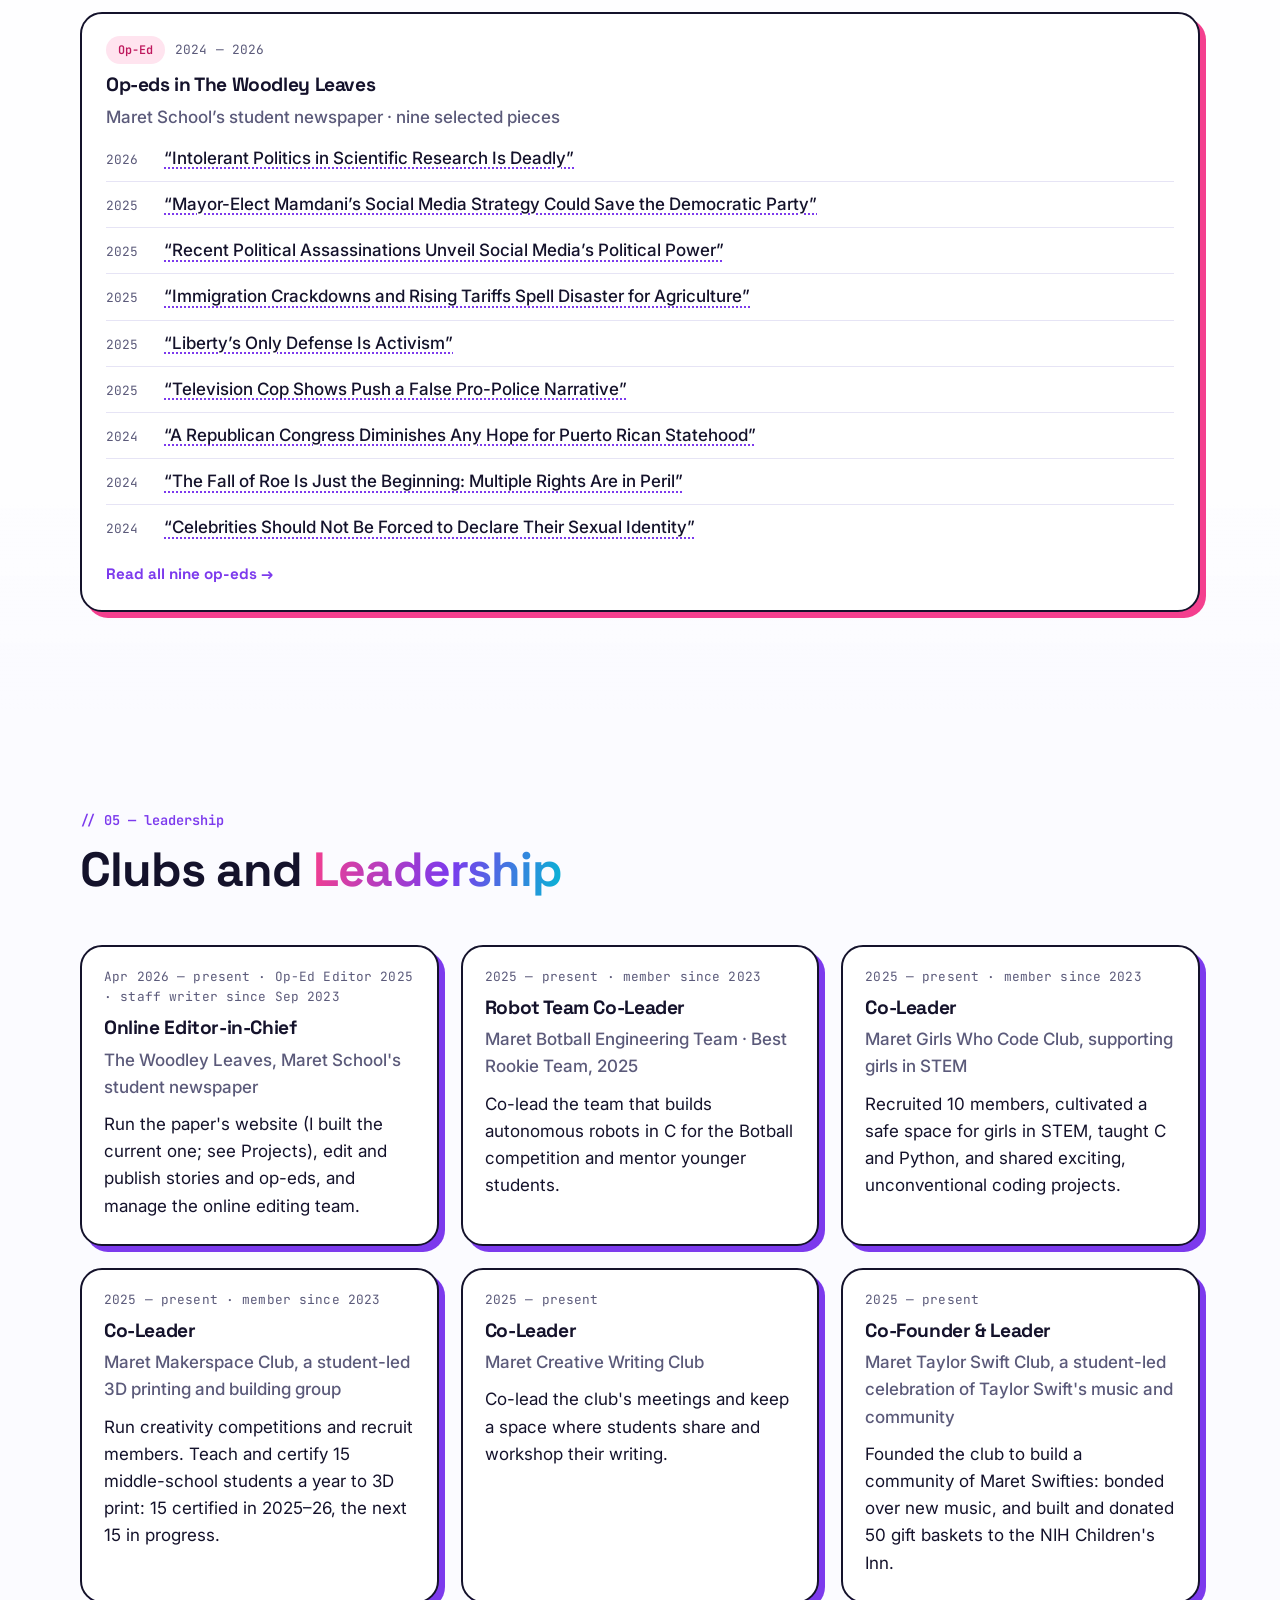
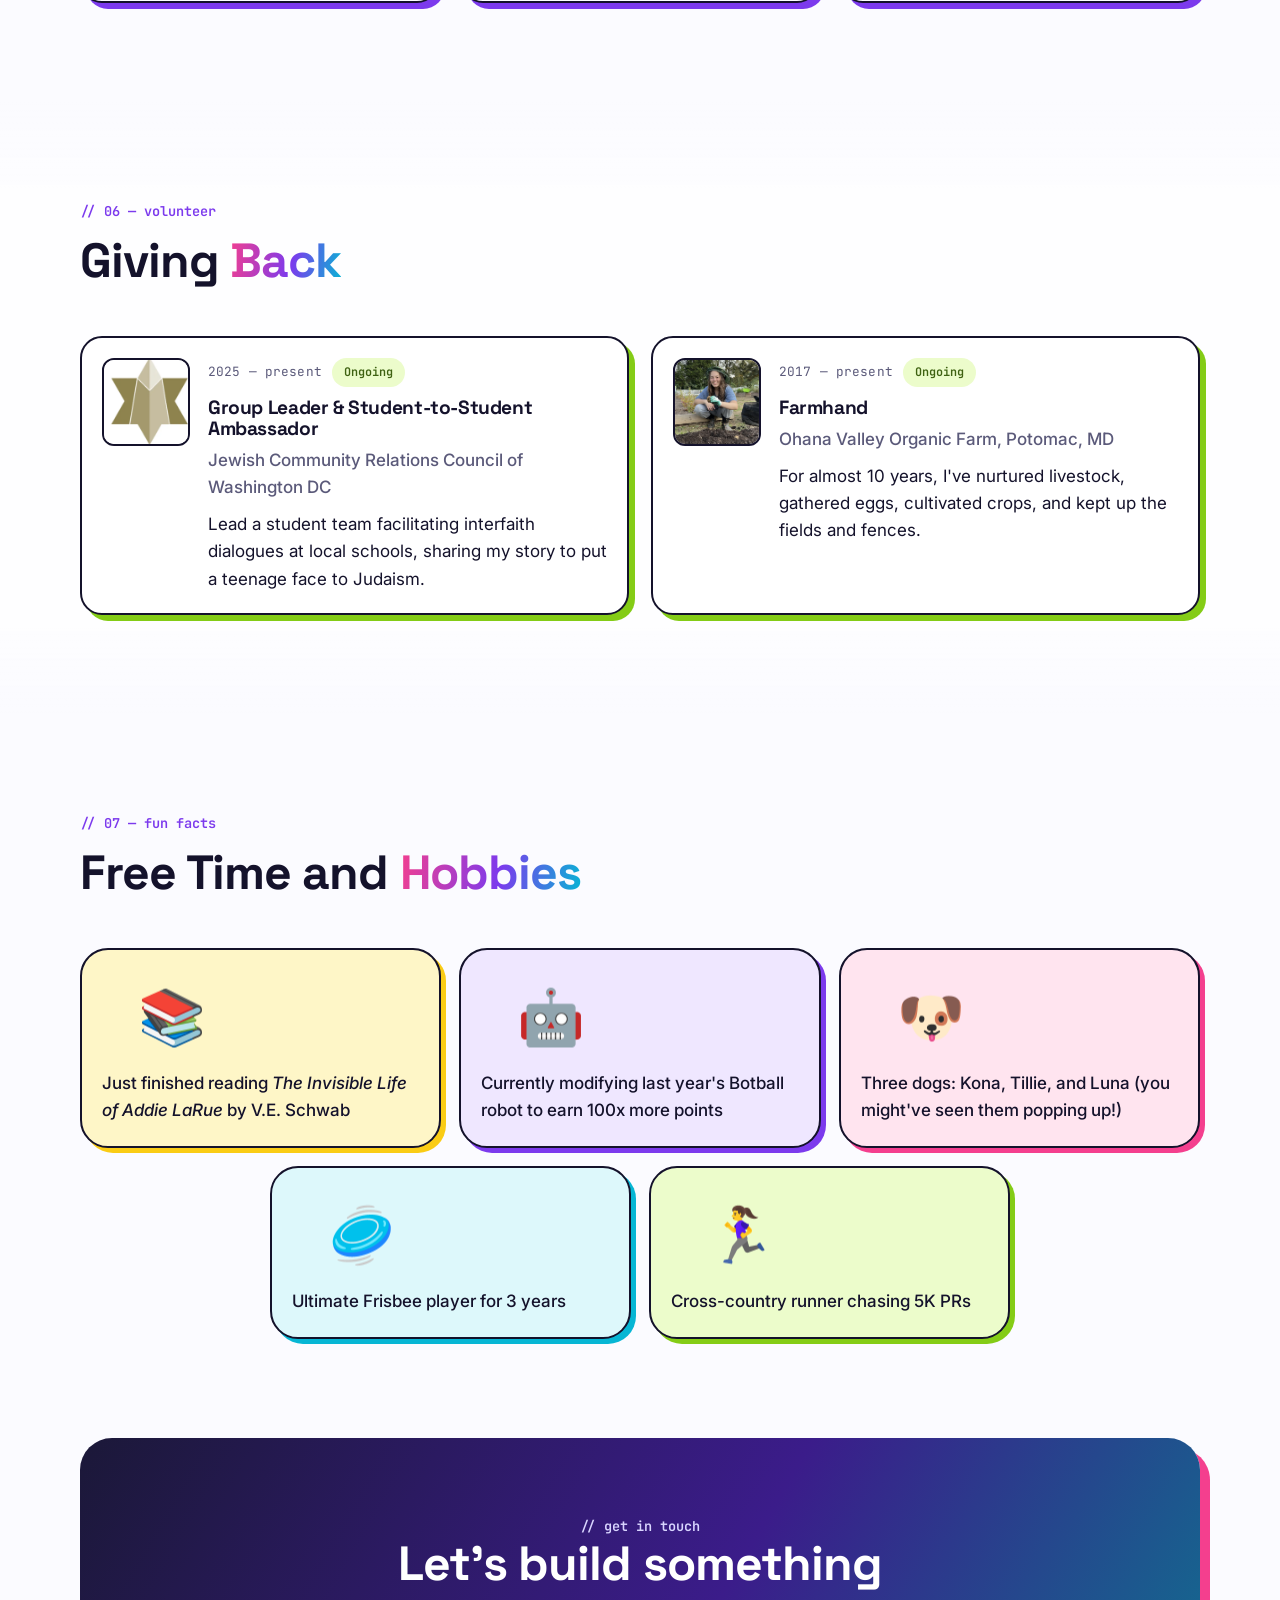
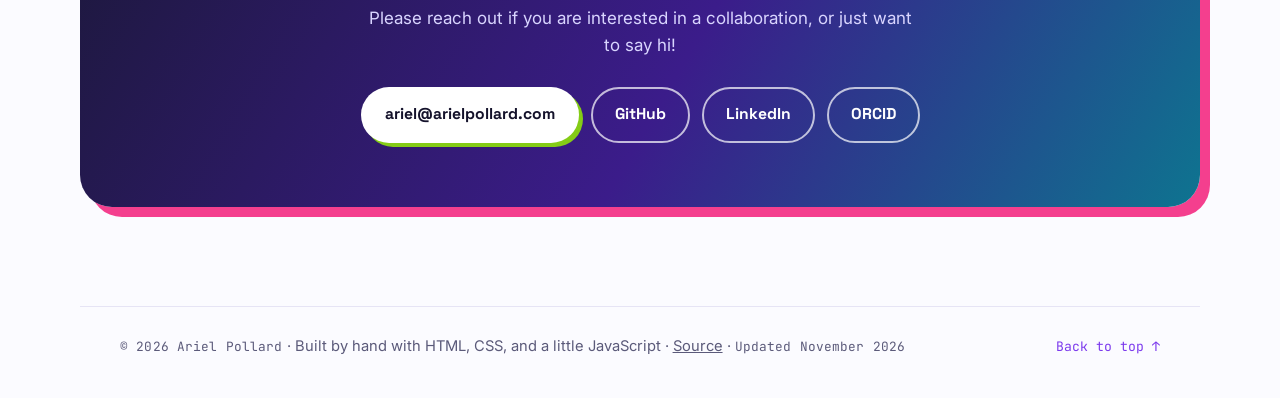
==== commit 7c0ea3aa: "perf: glow sprites for the stars, splash decided before first paint Each star's glow is now a small " ====
--- a/index.html
+++ b/index.html
@@ -27,8 +27,11 @@
 <link rel="preload" as="style" href="https://fonts.googleapis.com/css2?family=Space+Grotesk:wght@500;700&family=Inter:wght@400;500;600&family=JetBrains+Mono:wght@400;600&display=swap" onload="this.onload=null;this.rel='stylesheet'" />
 <noscript><link href="https://fonts.googleapis.com/css2?family=Space+Grotesk:wght@500;700&family=Inter:wght@400;500;600&family=JetBrains+Mono:wght@400;600&display=swap" rel="stylesheet" /></noscript>
 <link rel="stylesheet" href="styles.css?v=3" />
-<link rel="preload" as="image" href="images/ariel-normal.webp" />
+<link rel="preload" as="image" href="images/ariel-normal.webp" fetchpriority="high" />
 <noscript><style>.splash { display: none; }</style></noscript>
+<!-- Decide now, before the first paint, whether the intro plays; splash.js
+     applies the same rules when it runs. -->
+<script>(function () { try { var skip = window.innerWidth < 600 || window.matchMedia("(prefers-reduced-motion: reduce)").matches || sessionStorage.getItem("splash-seen") === "1" || (navigator.connection && navigator.connection.saveData); if (skip) document.documentElement.classList.add("no-splash"); } catch (e) { /* storage blocked: splash.js decides */ } })();</script>
 </head>
 <body>
 
--- a/styles.css
+++ b/styles.css
@@ -492,7 +492,8 @@
 /* ── Intro splash ───────────────────────────────────────────────────────── */
 /* Shown by CSS from the first paint so the page never flashes before it;
    splash.js (deferred) removes it at once when it should not play, and a
-   <noscript> rule hides it when JavaScript is off. */
+   <noscript> rule hides it when JavaScript is off. The inline script in the
+   head adds .no-splash to <html> when the intro should not play at all. */
 .splash {
   position: fixed; inset: 0; z-index: 200;
   display: grid; place-items: center;
@@ -503,6 +504,7 @@
   cursor: pointer;
 }
 .splash.is-done { opacity: 0; pointer-events: none; }
+.no-splash .splash { display: none; }
 
 .splash__stage { display: grid; justify-items: center; gap: 22px; --blk: clamp(36px, 7vw, 54px); }
 .splash__grid {
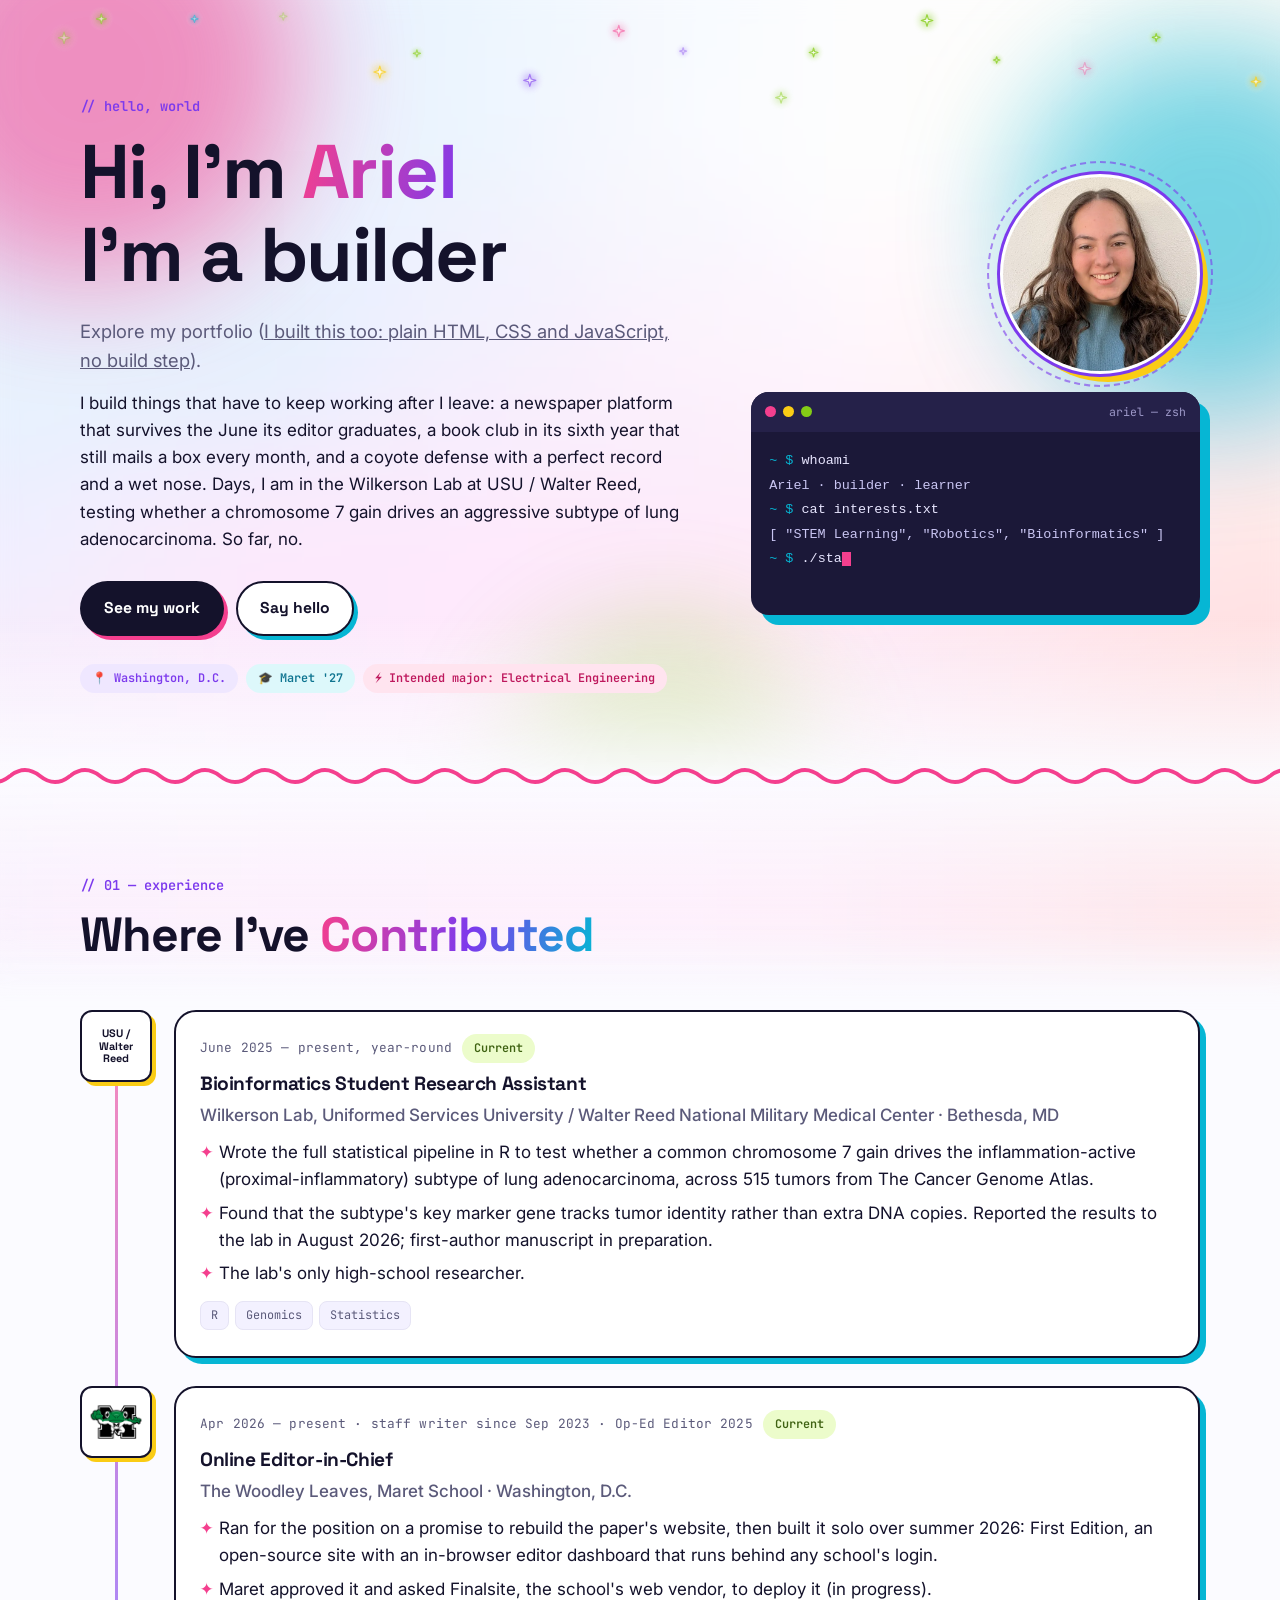
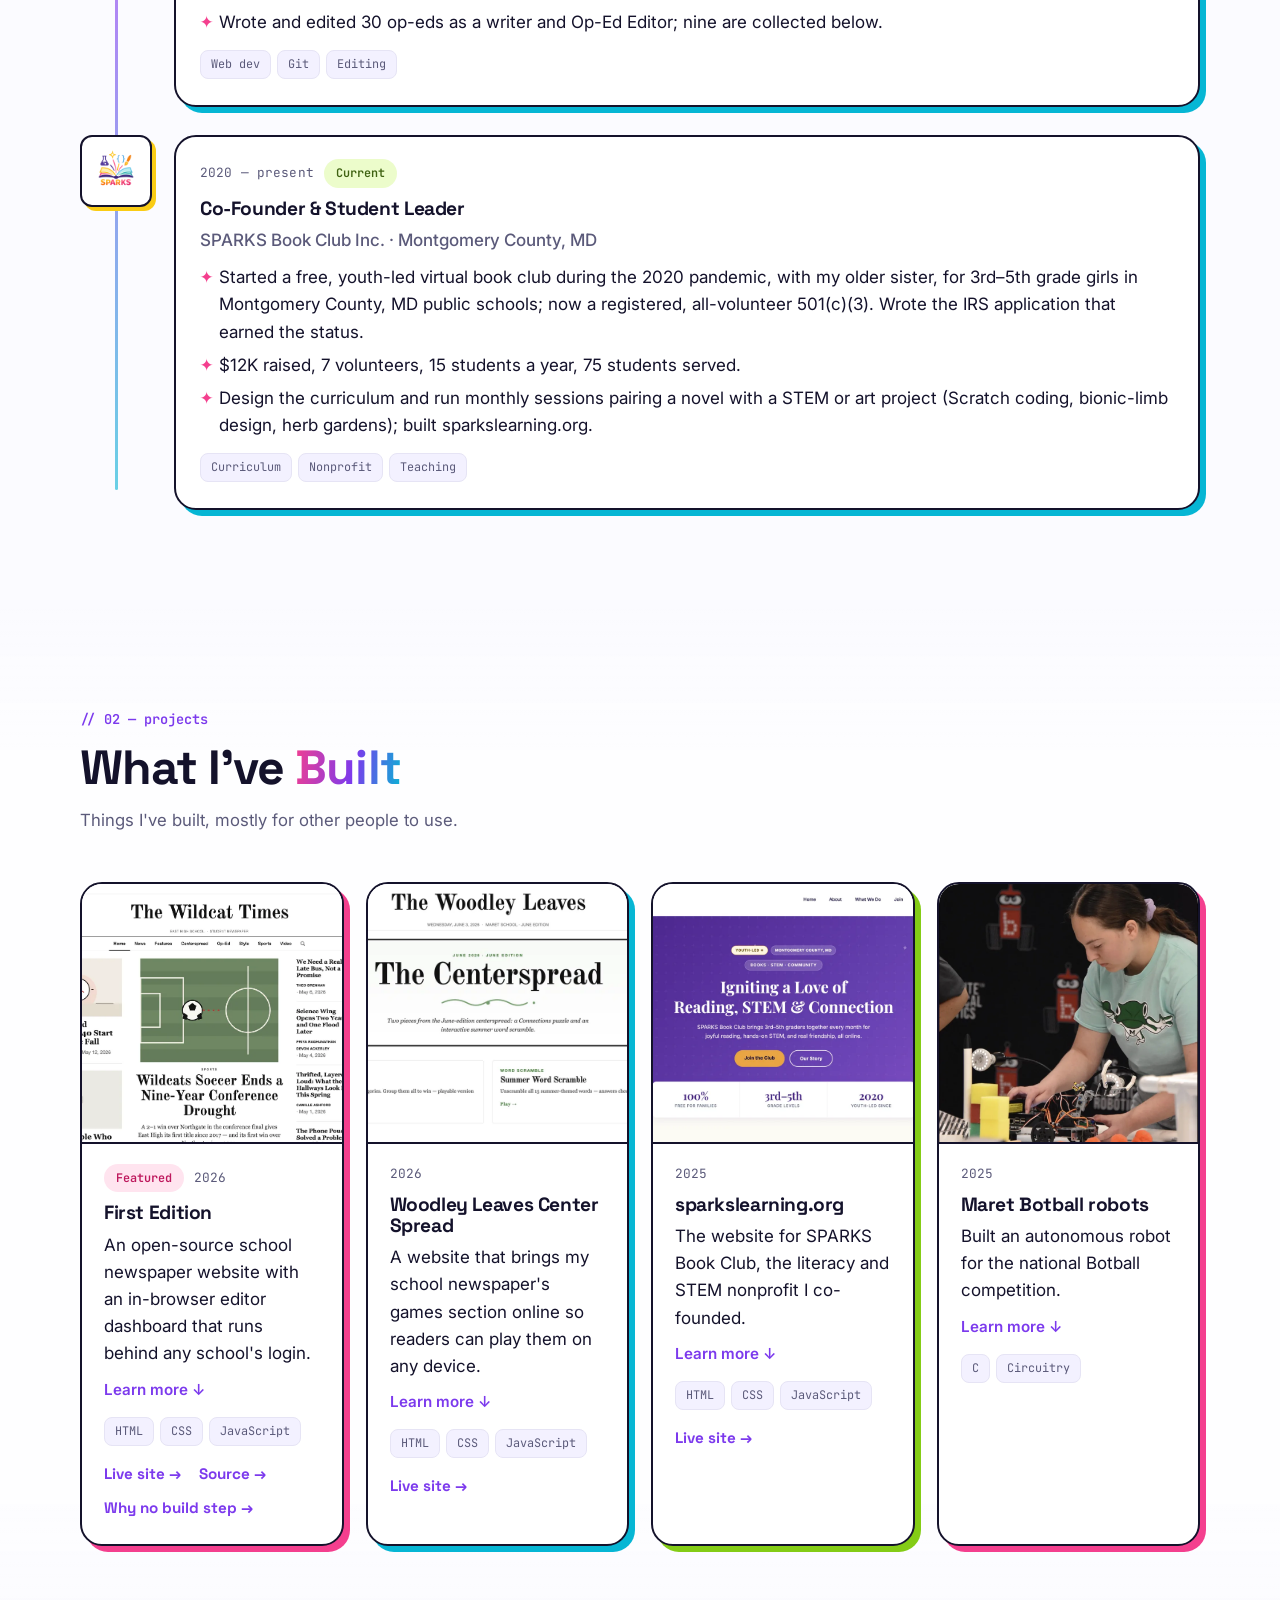
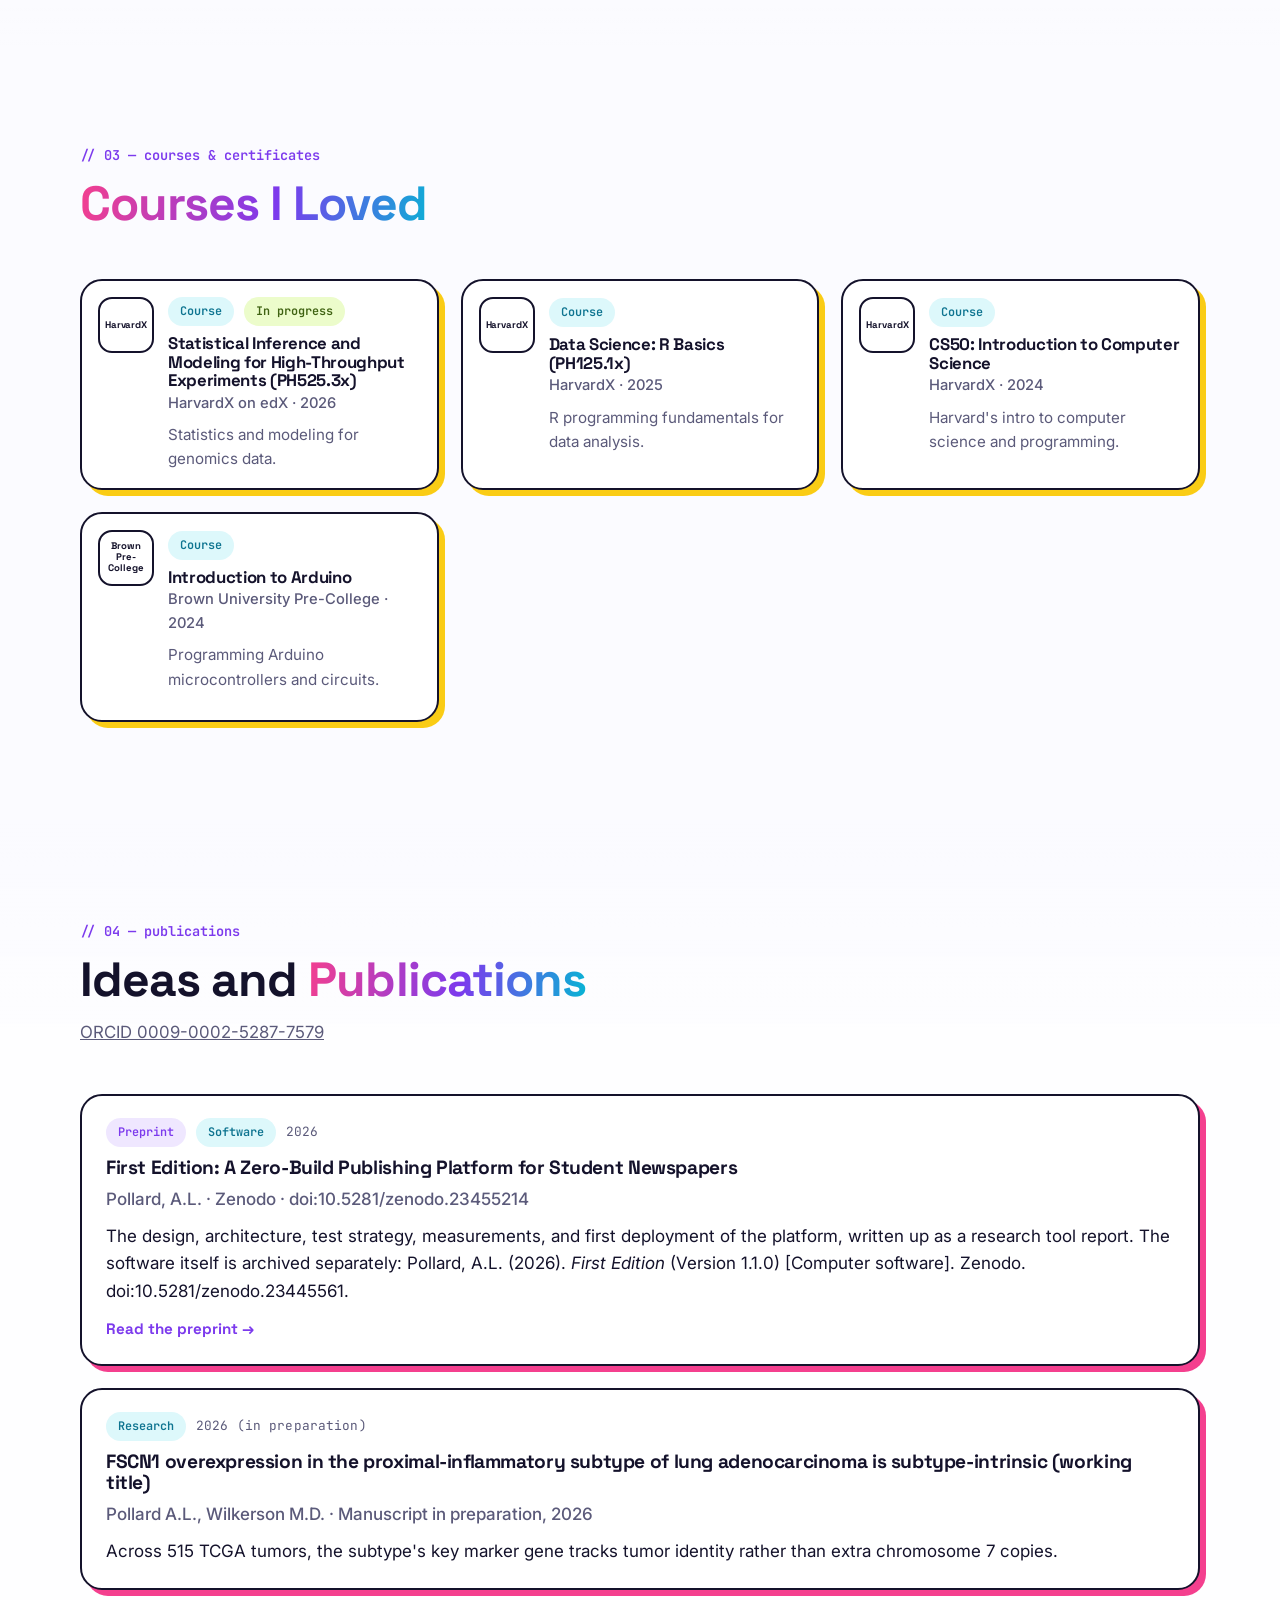
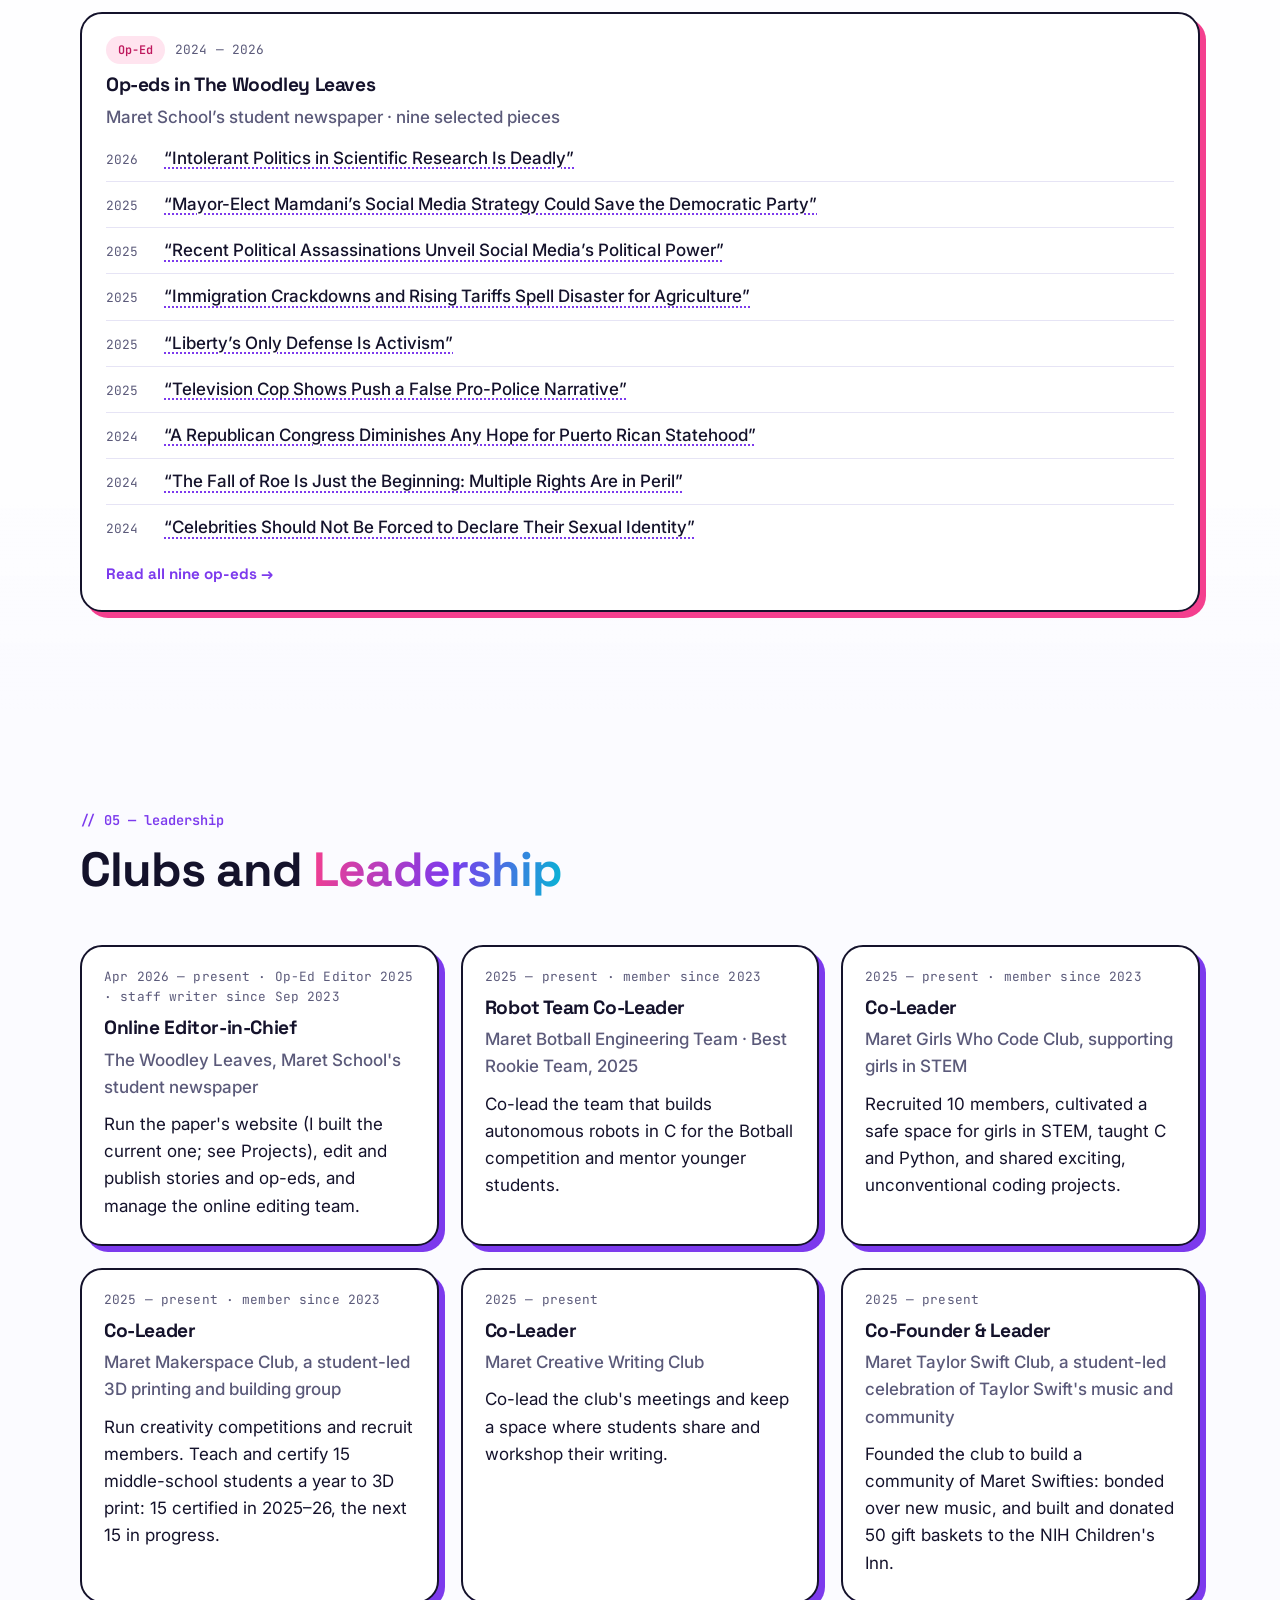
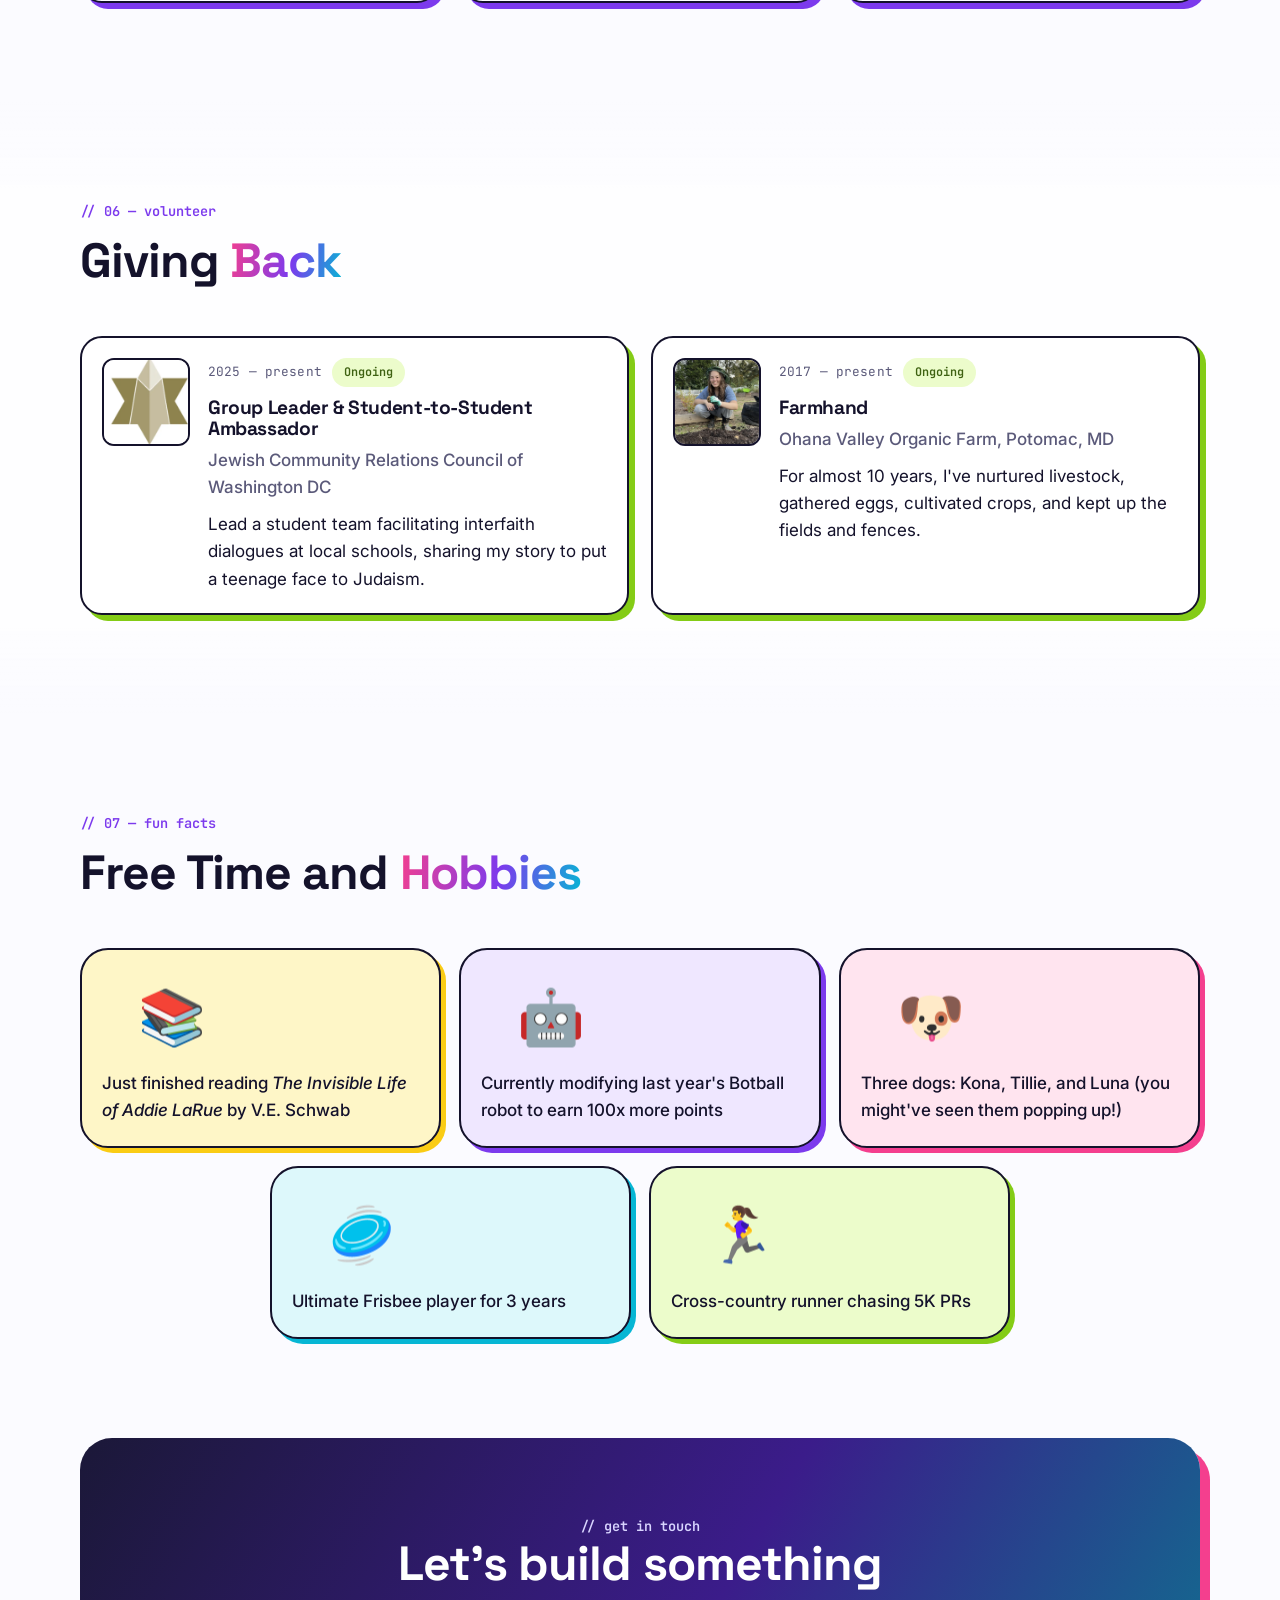
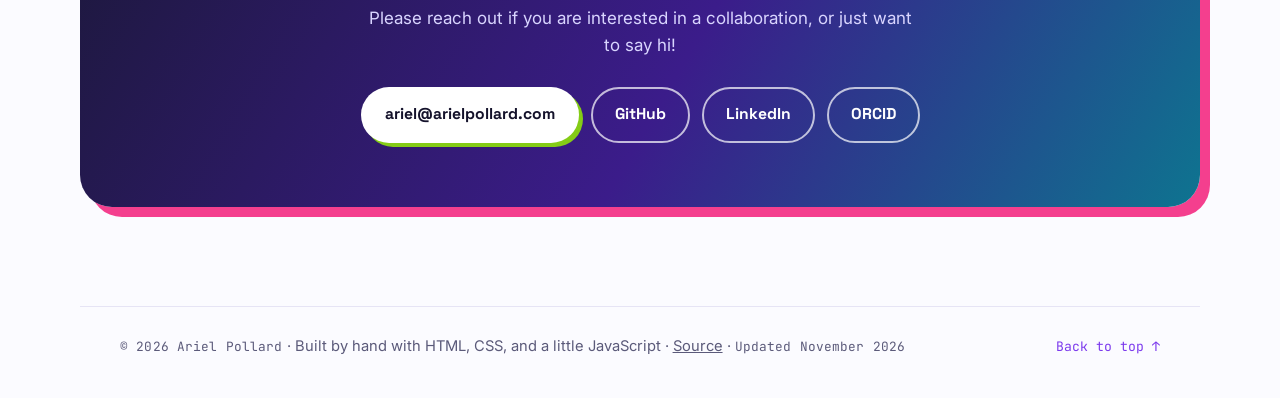
==== commit f4912995: "feat: Maret frog back in the timeline; portrait looks only when the cursor is near The Maret logo re" ====
--- a/index.html
+++ b/index.html
@@ -133,7 +133,7 @@
       </li>
 
       <li class="timeline__item" data-reveal>
-        <span class="timeline__logo badge">Maret School</span>
+        <img class="timeline__logo pic pic--logo ph--square" src="images/maret-frog.jpg" alt="Maret School frog logo" width="512" height="512" loading="lazy">
         <div class="timeline__body card">
           <div class="card__meta"><span class="mono">Apr 2026 — present · staff writer since Sep 2023 · Op-Ed Editor 2025</span><span class="pill pill--lime">Current</span></div>
           <h3>Online Editor-in-Chief</h3>
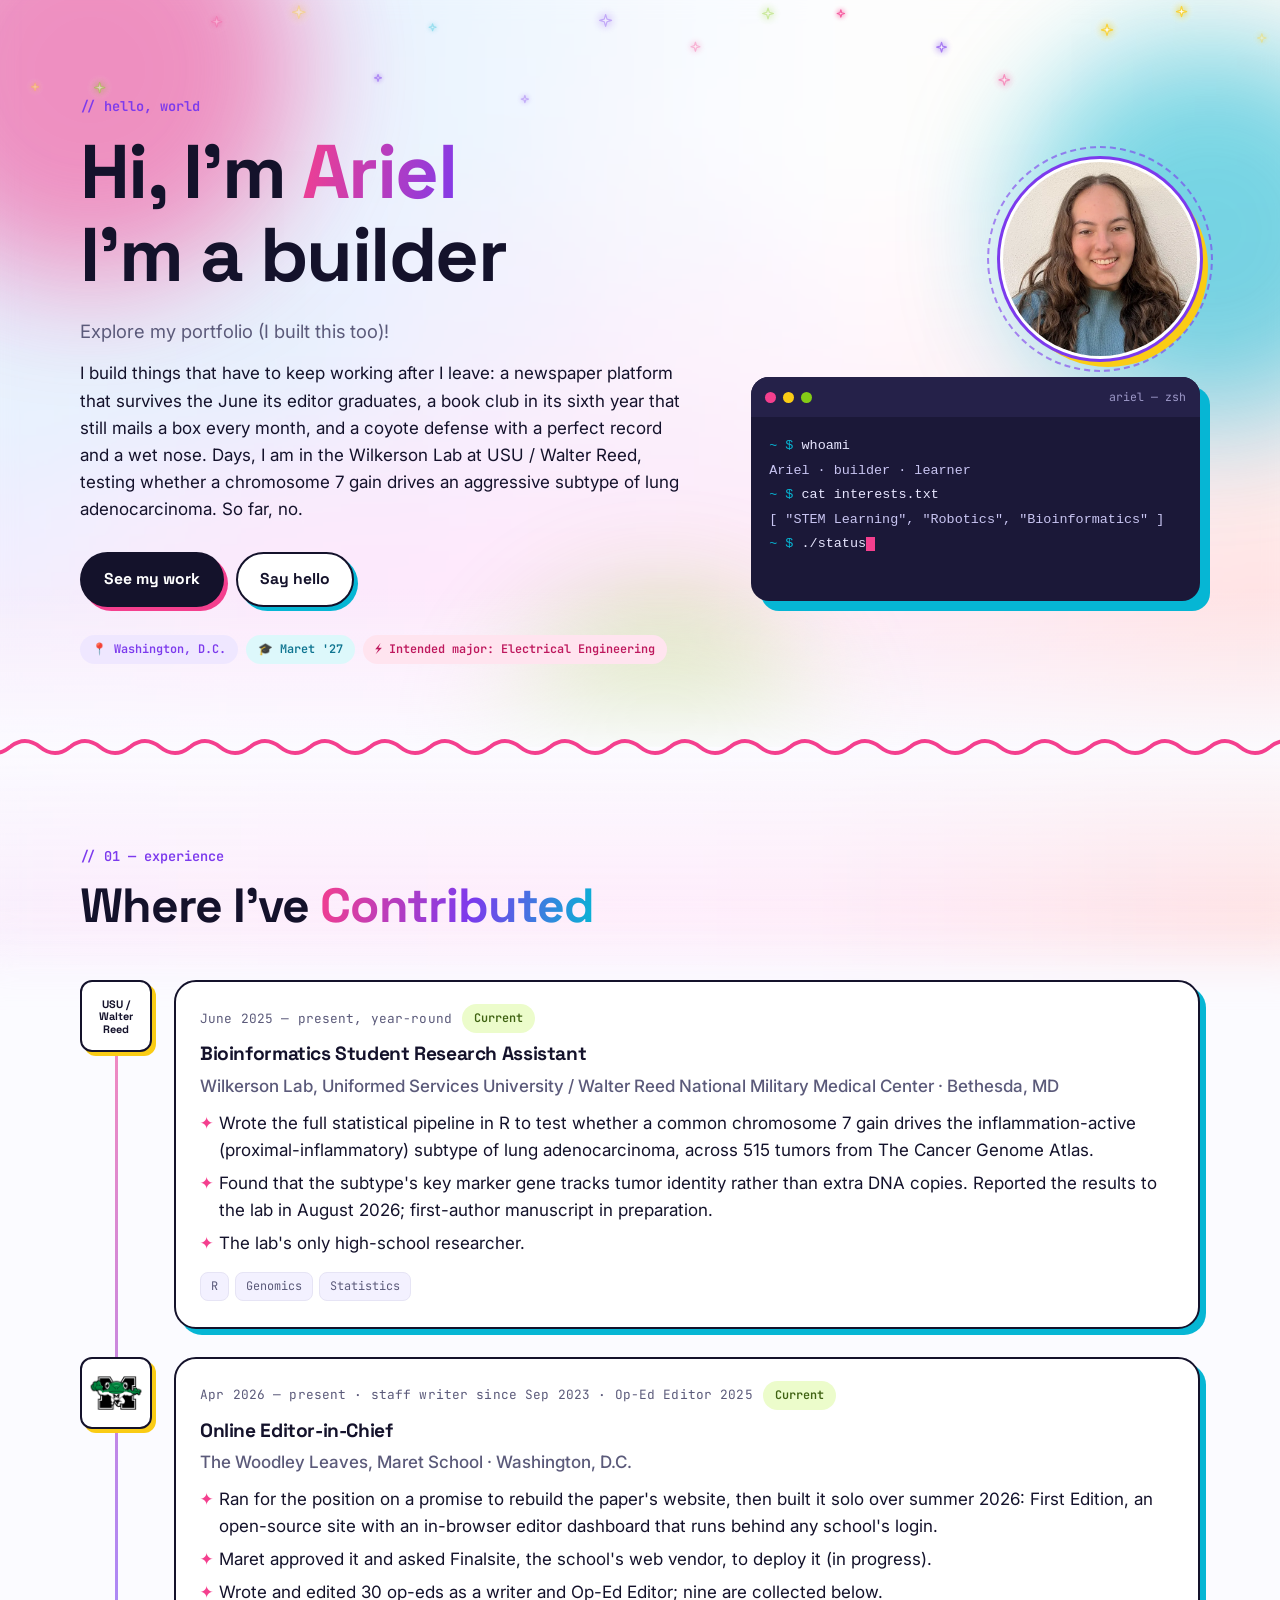
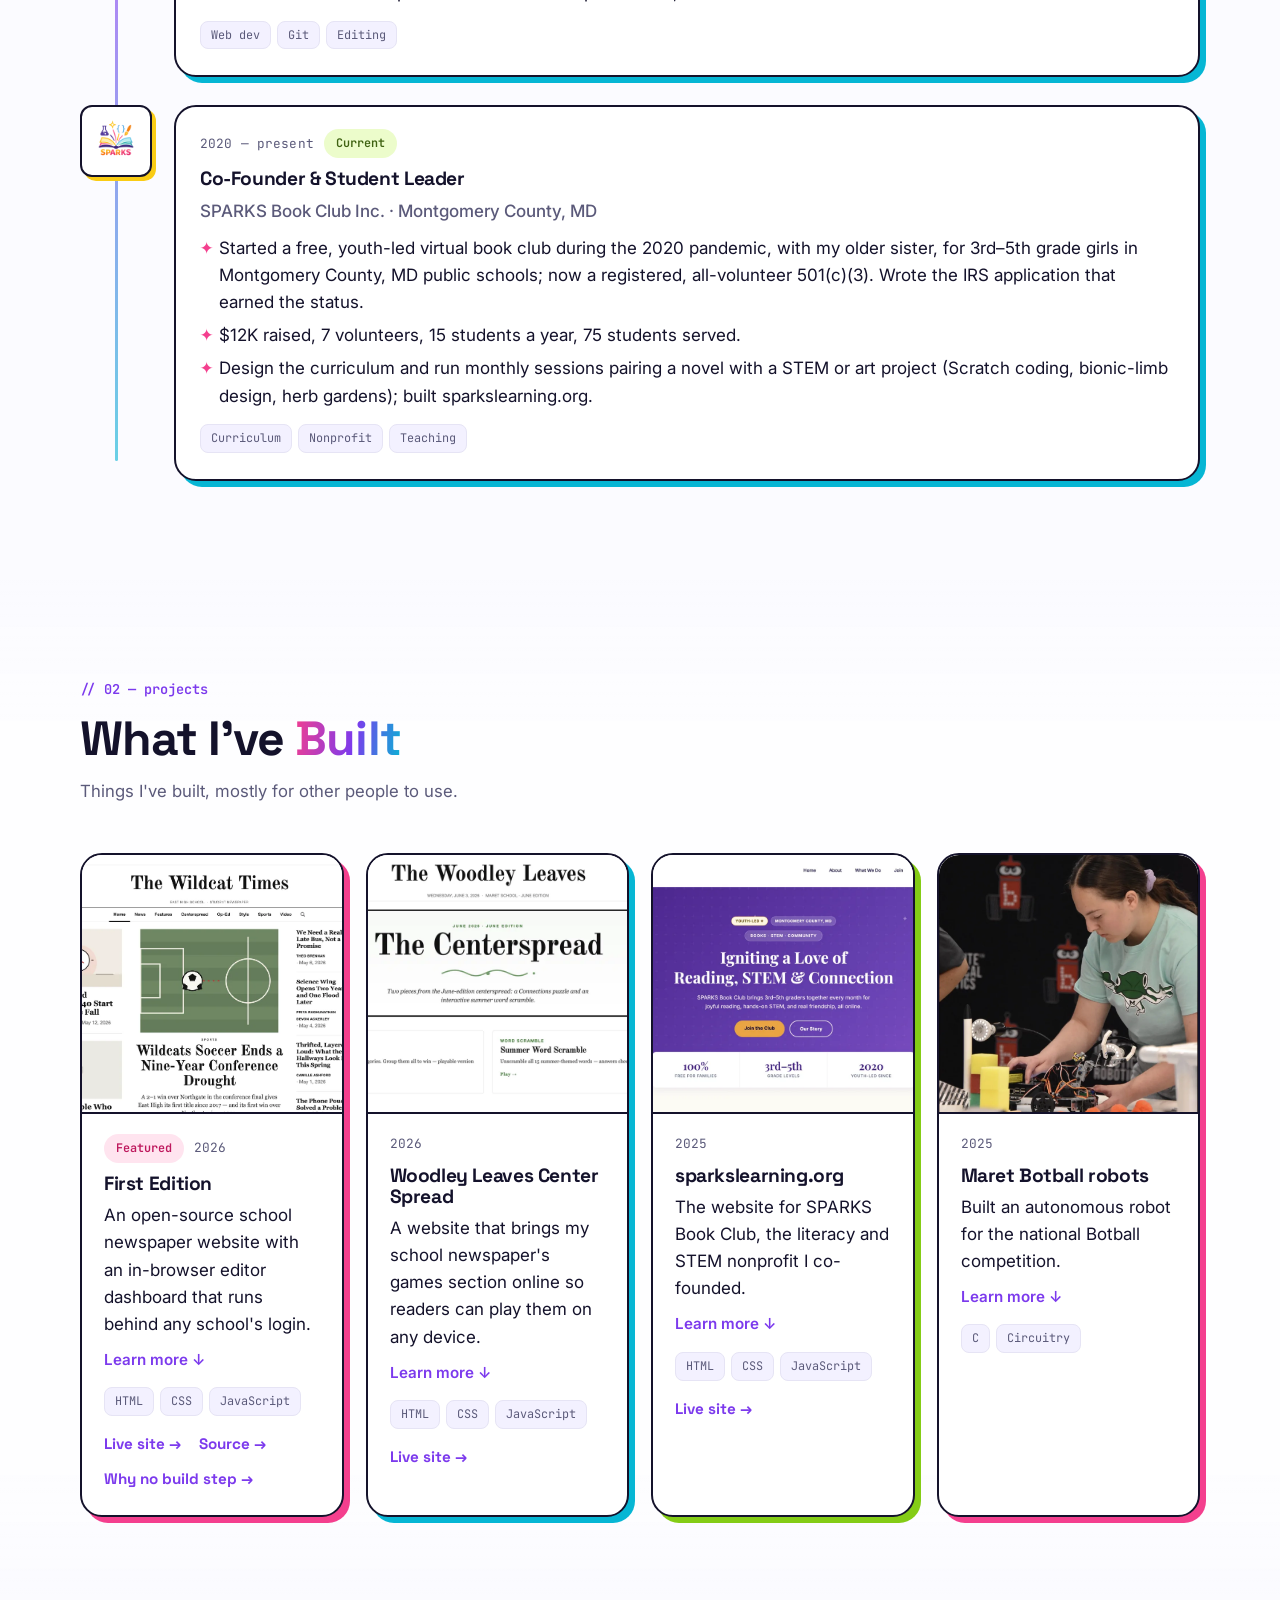
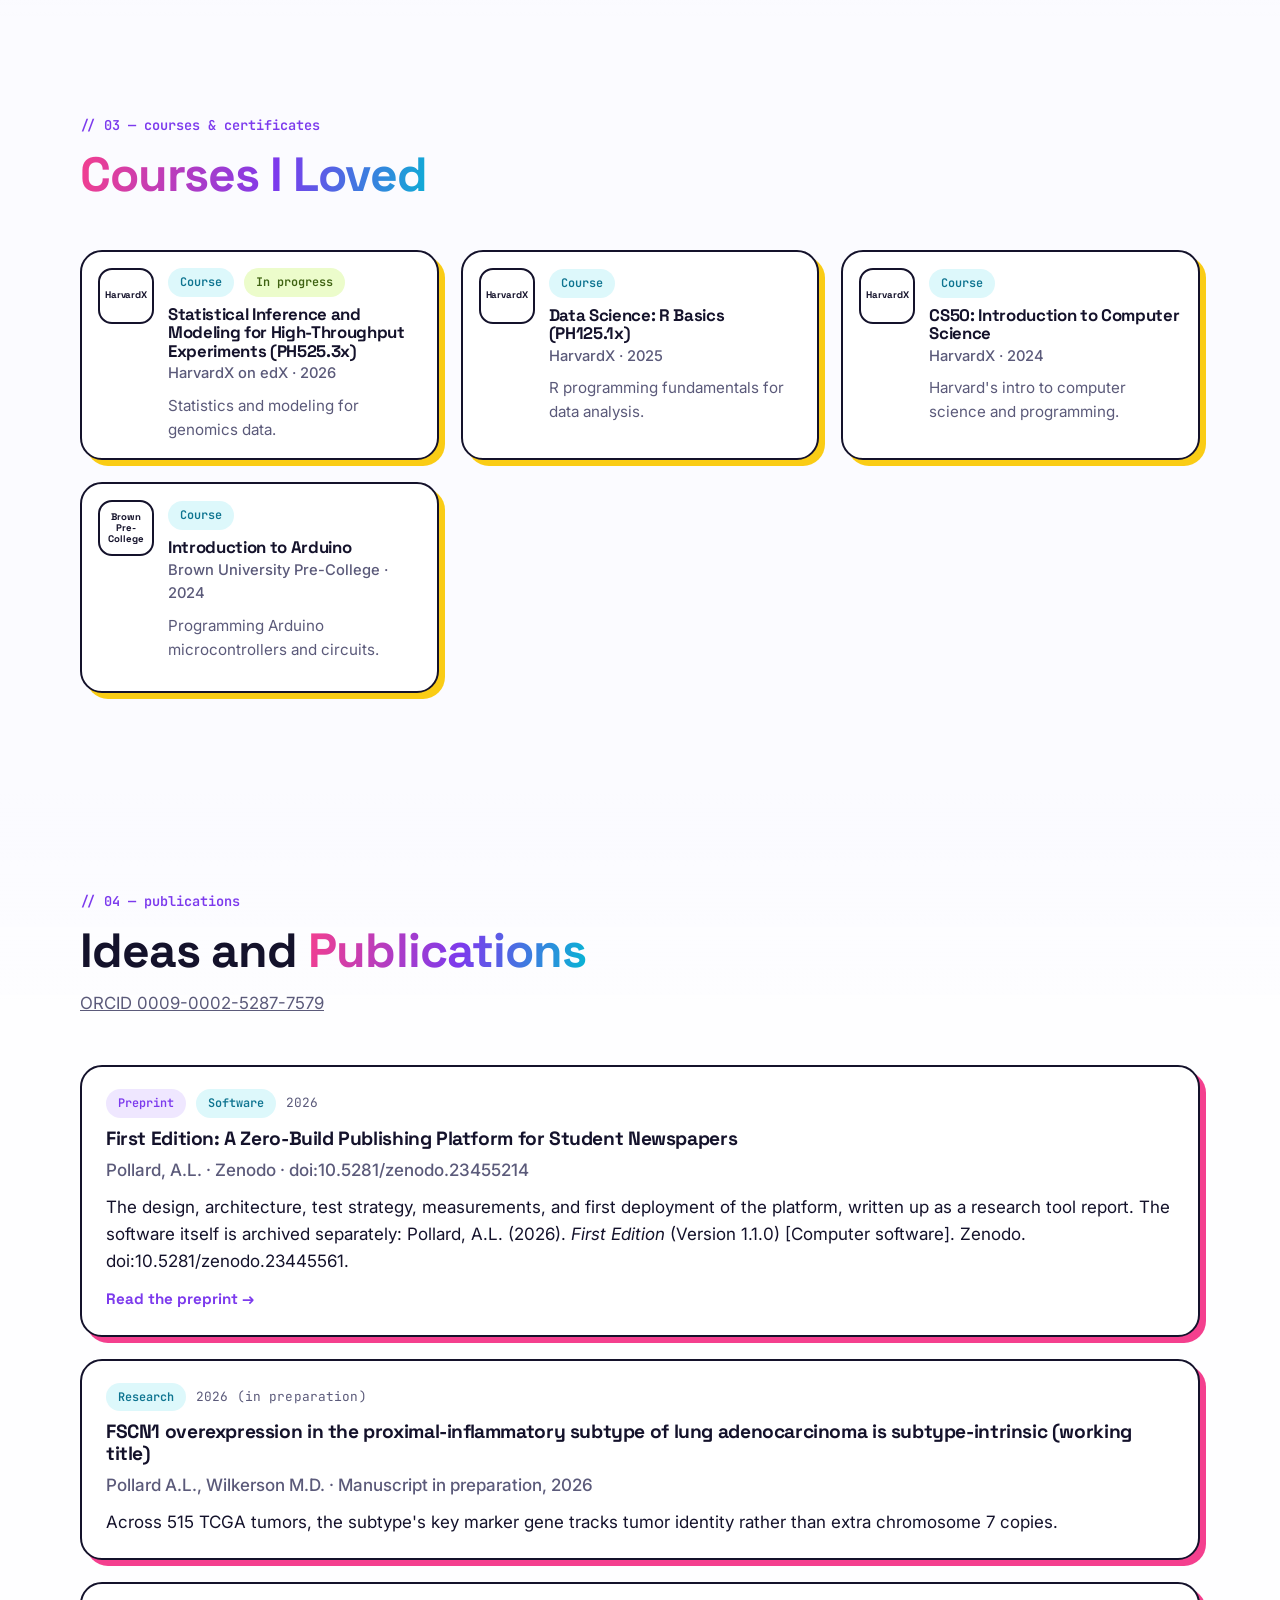
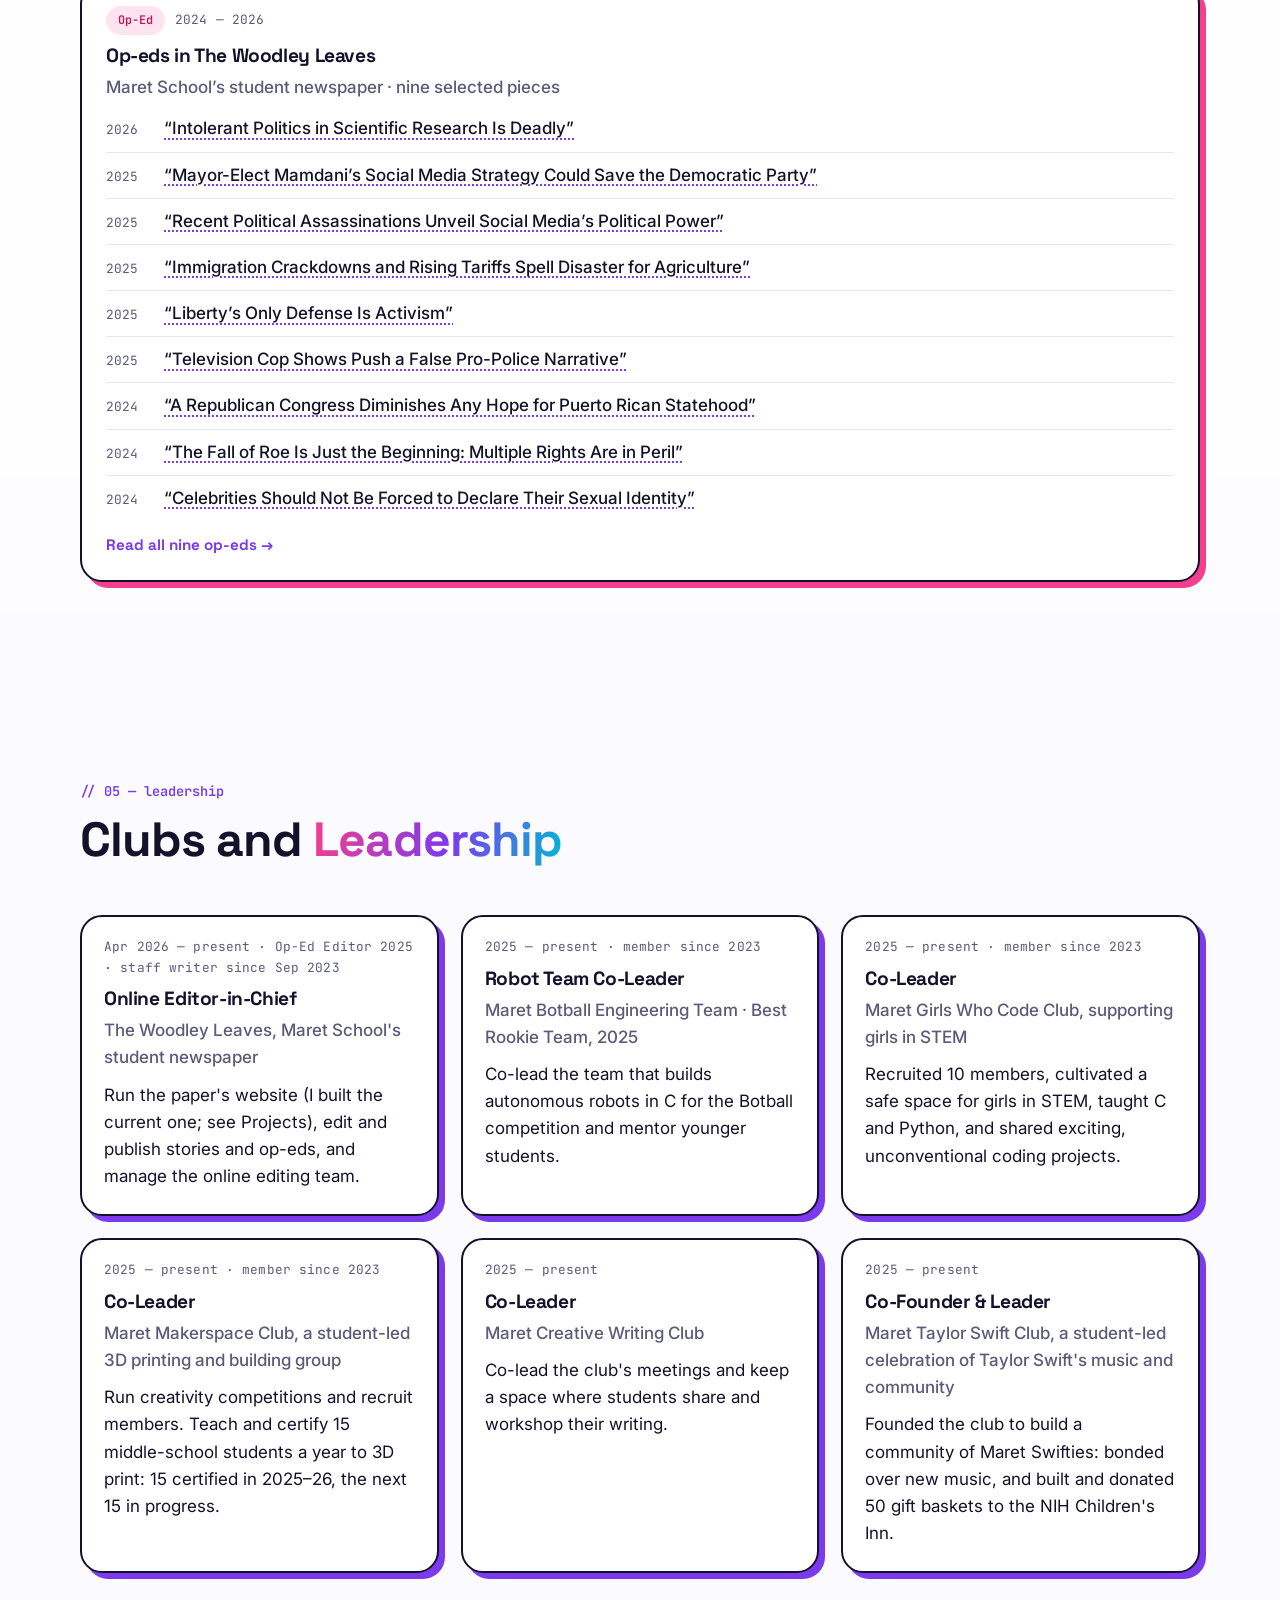
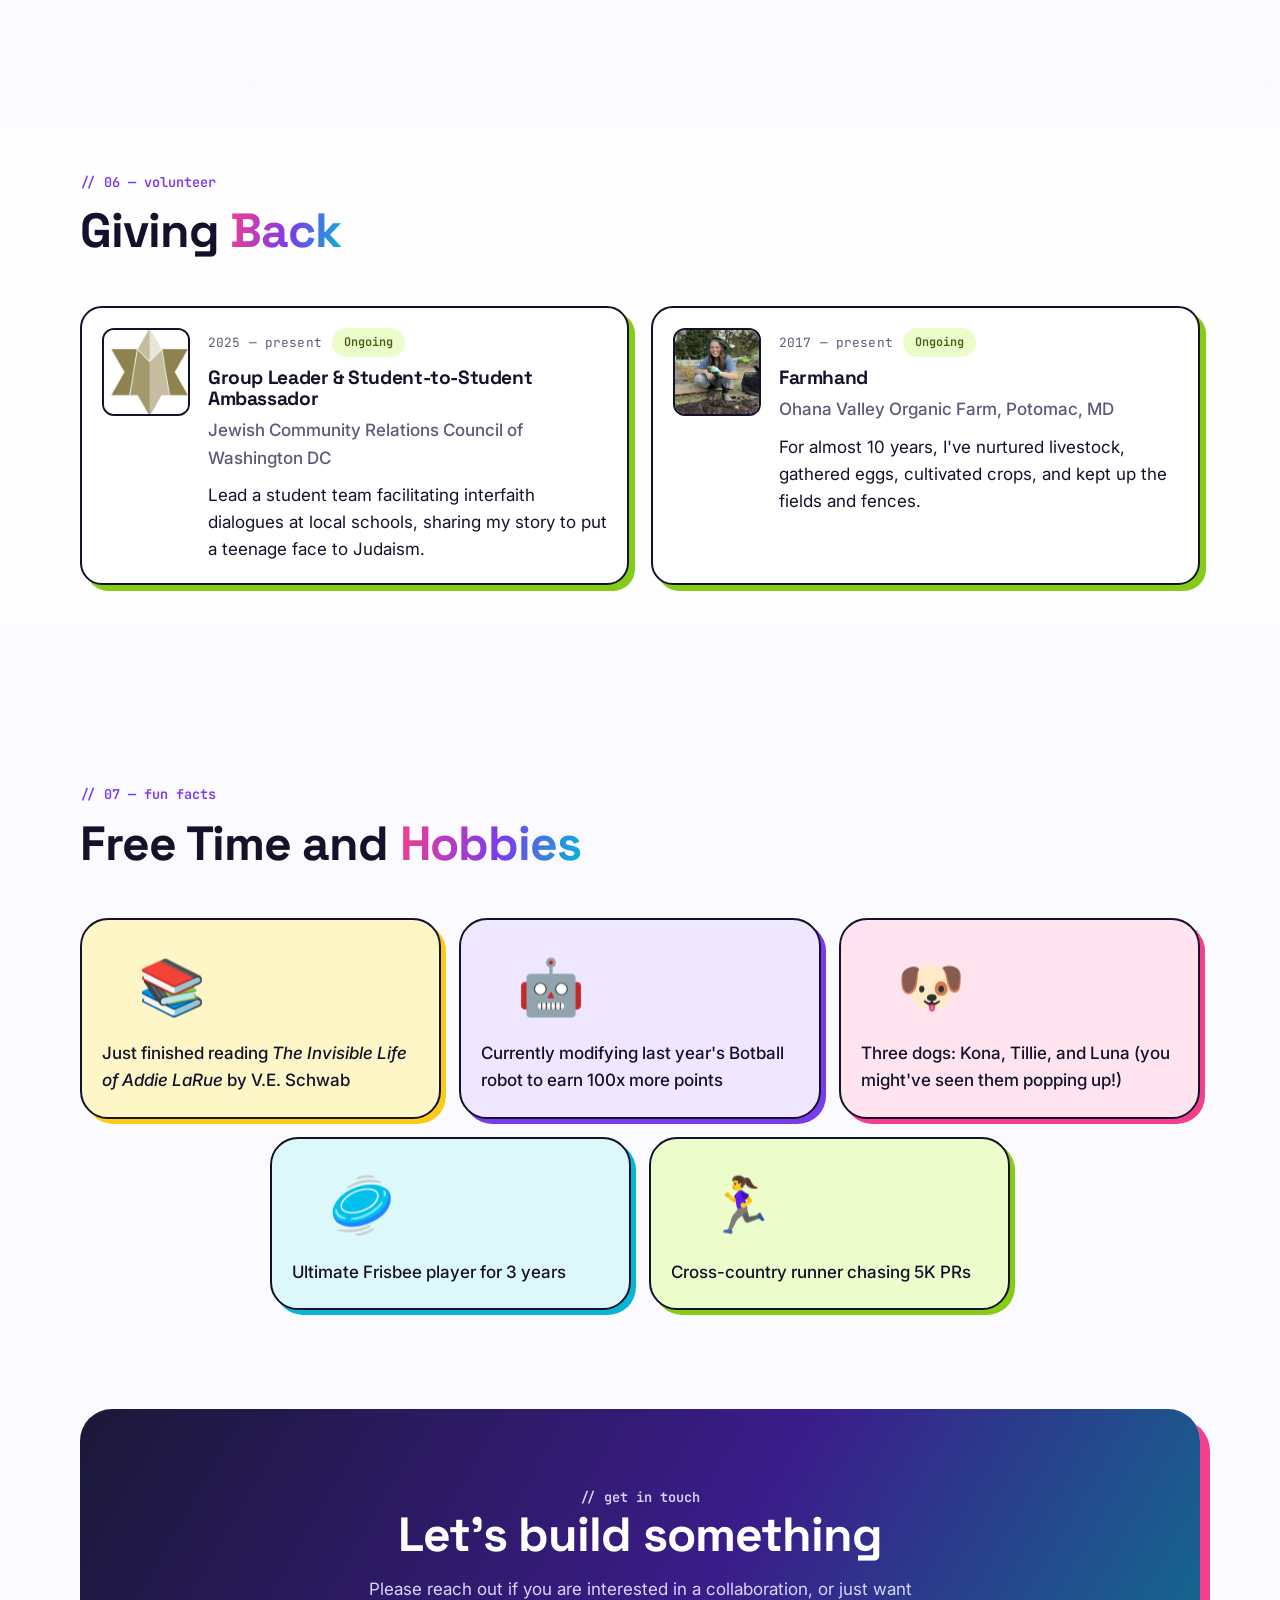
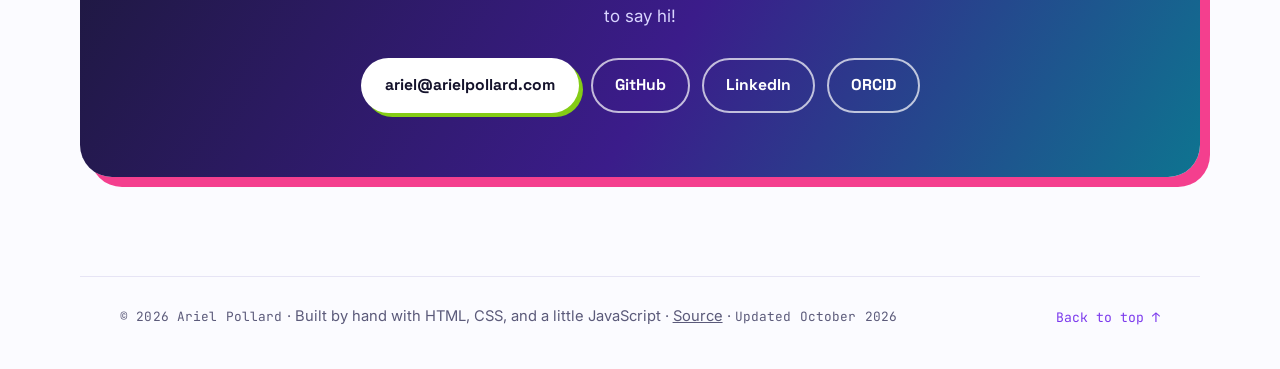
==== commit 952df444: "content: hero deck line back to the original; footer dated October 2026" ====
--- a/index.html
+++ b/index.html
@@ -71,7 +71,7 @@
       <div class="hero__copy">
         <p class="eyebrow">// hello, world</p>
         <h1 id="hero-heading">Hi, I'm <span class="grad">Ariel</span><br>I'm a builder</h1>
-        <p class="deck">Explore my portfolio (<a href="https://github.com/ariel-378/portfolio">I built this too: plain HTML, CSS and JavaScript, no build step</a>).</p>
+        <p class="deck">Explore my portfolio (I built this too)!</p>
         <p class="hero__about">I build things that have to keep working after I leave: a newspaper platform that survives the June its editor graduates, a book club in its sixth year that still mails a box every month, and a coyote defense with a perfect record and a wet nose. Days, I am in the Wilkerson Lab at USU / Walter Reed, testing whether a chromosome 7 gain drives an aggressive subtype of lung adenocarcinoma. So far, no.</p>
         <div class="hero__cta">
           <a href="#projects" class="btn btn--primary">See my work</a>
@@ -451,7 +451,7 @@
 </main>
 
 <footer class="footer">
-  <p><span class="mono">© 2026 Ariel Pollard</span> · Built by hand with HTML, CSS, and a little JavaScript · <a href="https://github.com/ariel-378/portfolio">Source</a> · <span class="mono">Updated November 2026</span></p>
+  <p><span class="mono">© 2026 Ariel Pollard</span> · Built by hand with HTML, CSS, and a little JavaScript · <a href="https://github.com/ariel-378/portfolio">Source</a> · <span class="mono">Updated October 2026</span></p>
   <a href="#main-content" class="footer__top">Back to top ↑</a>
 </footer>
 
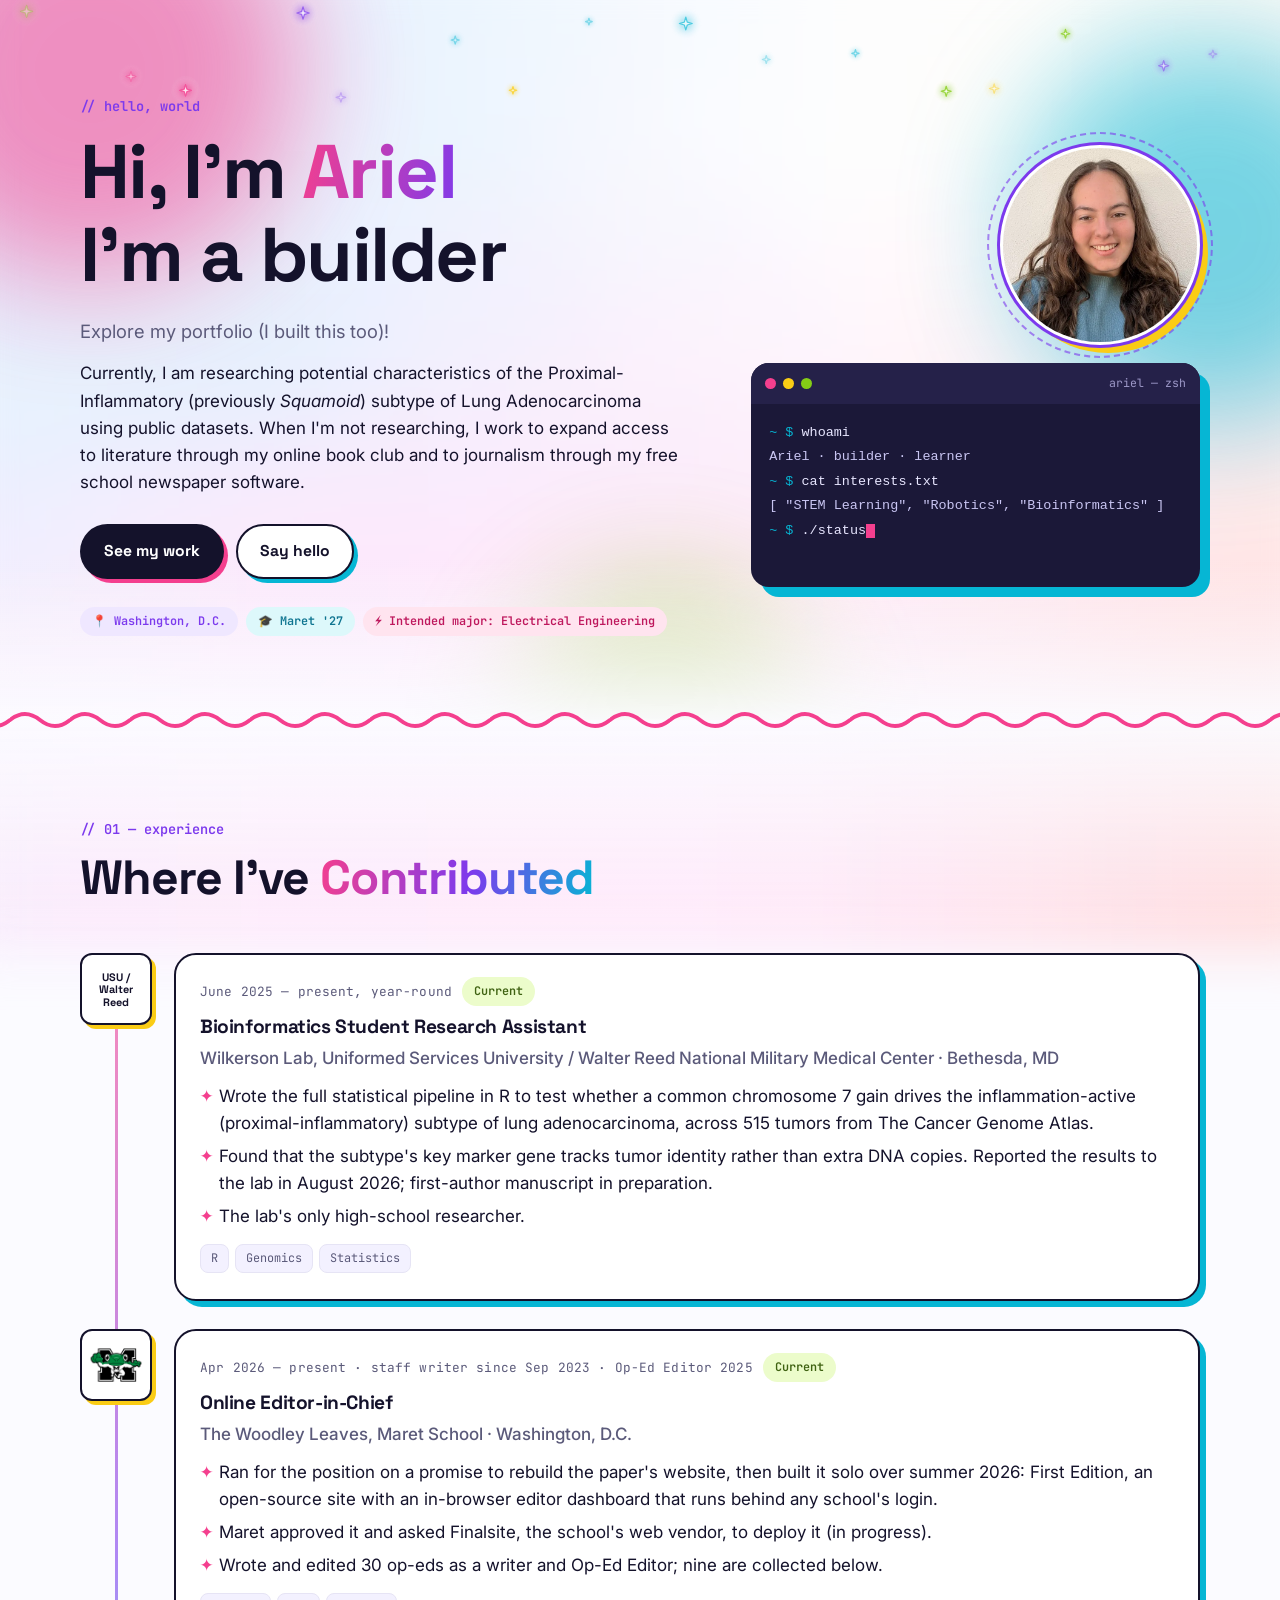
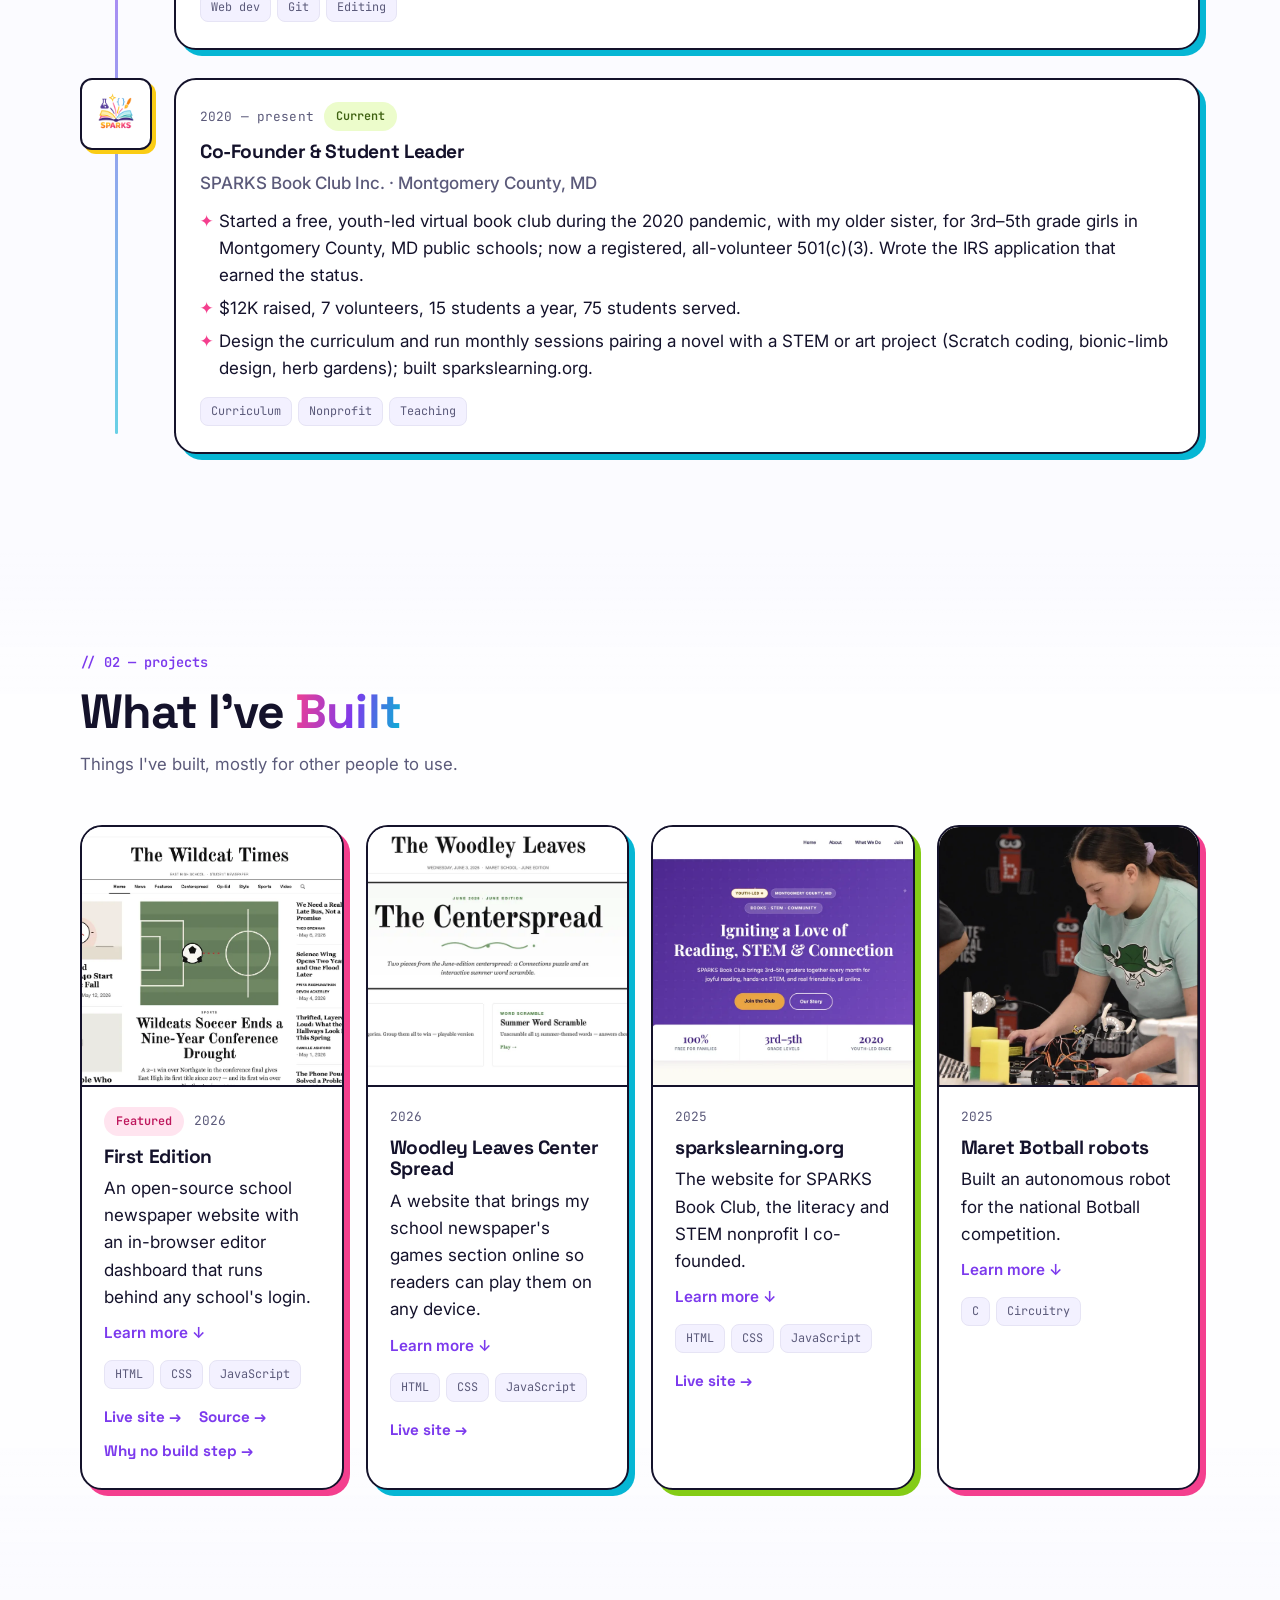
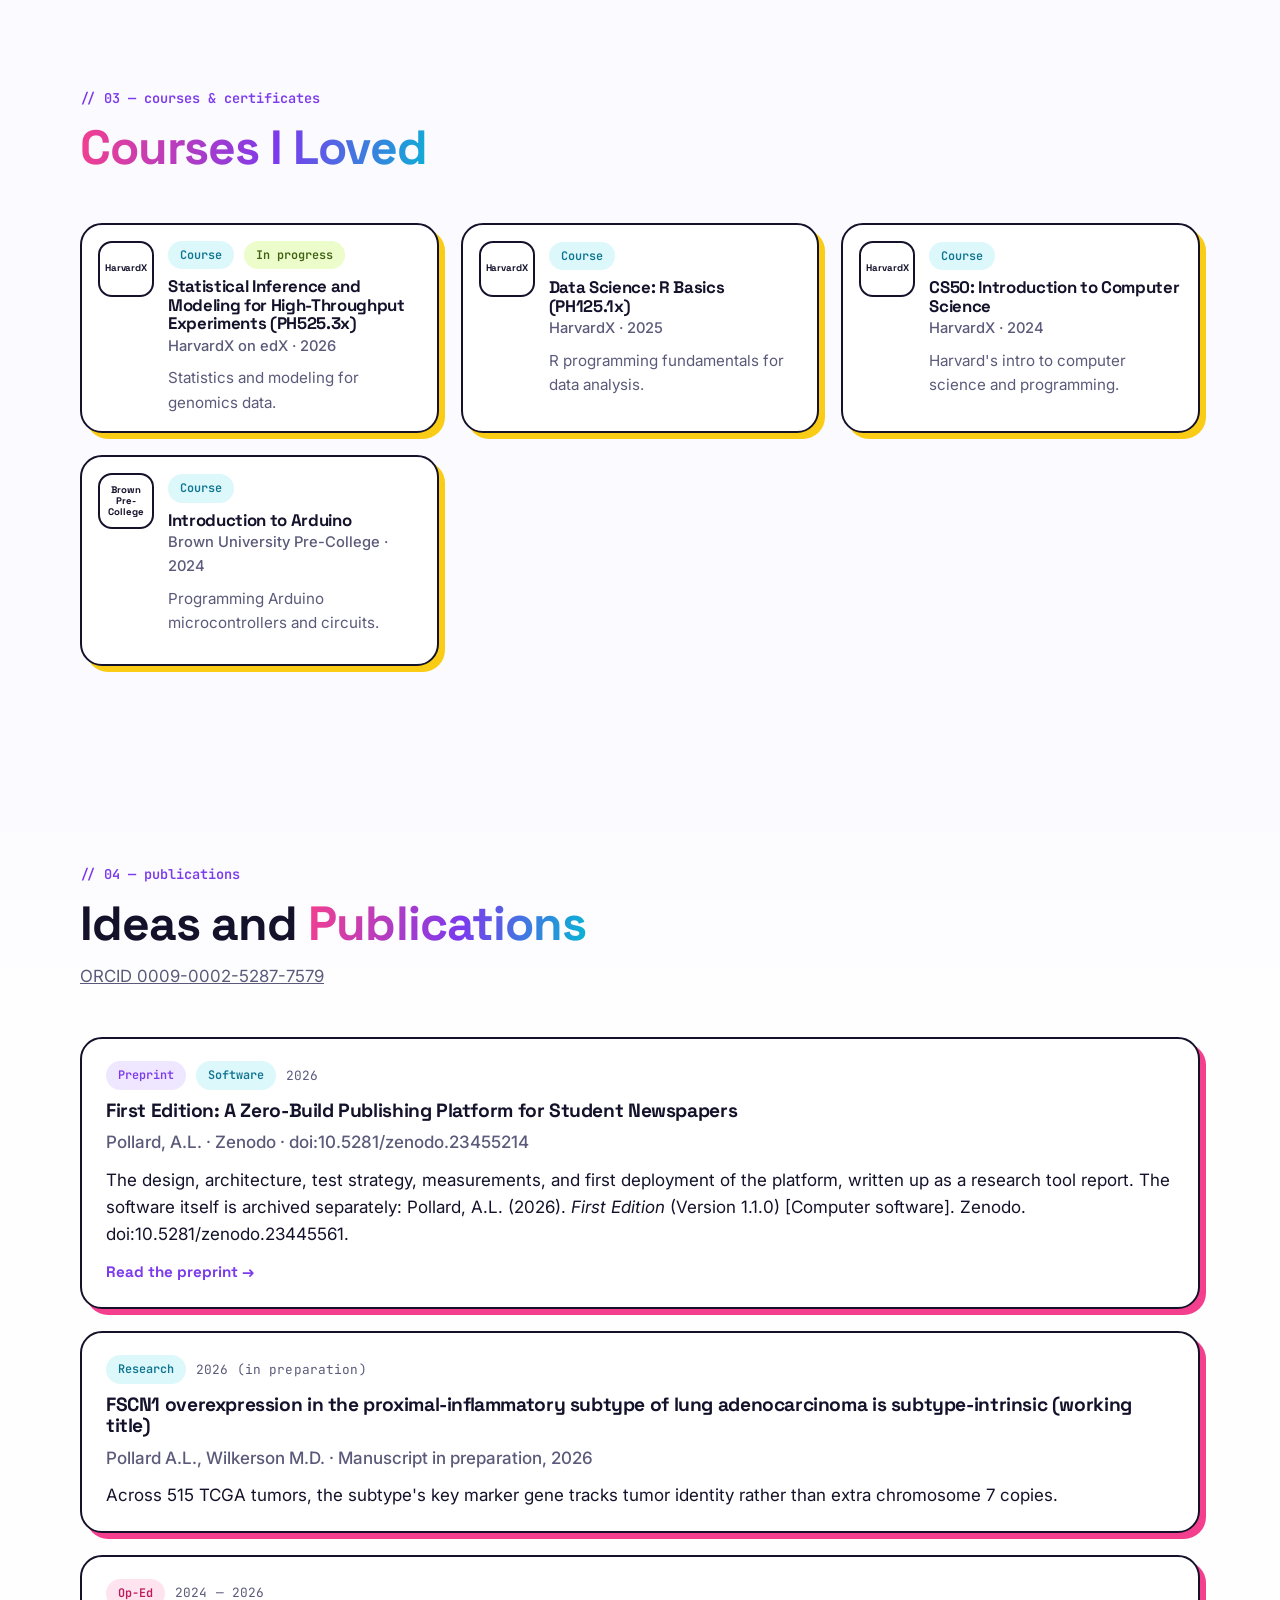
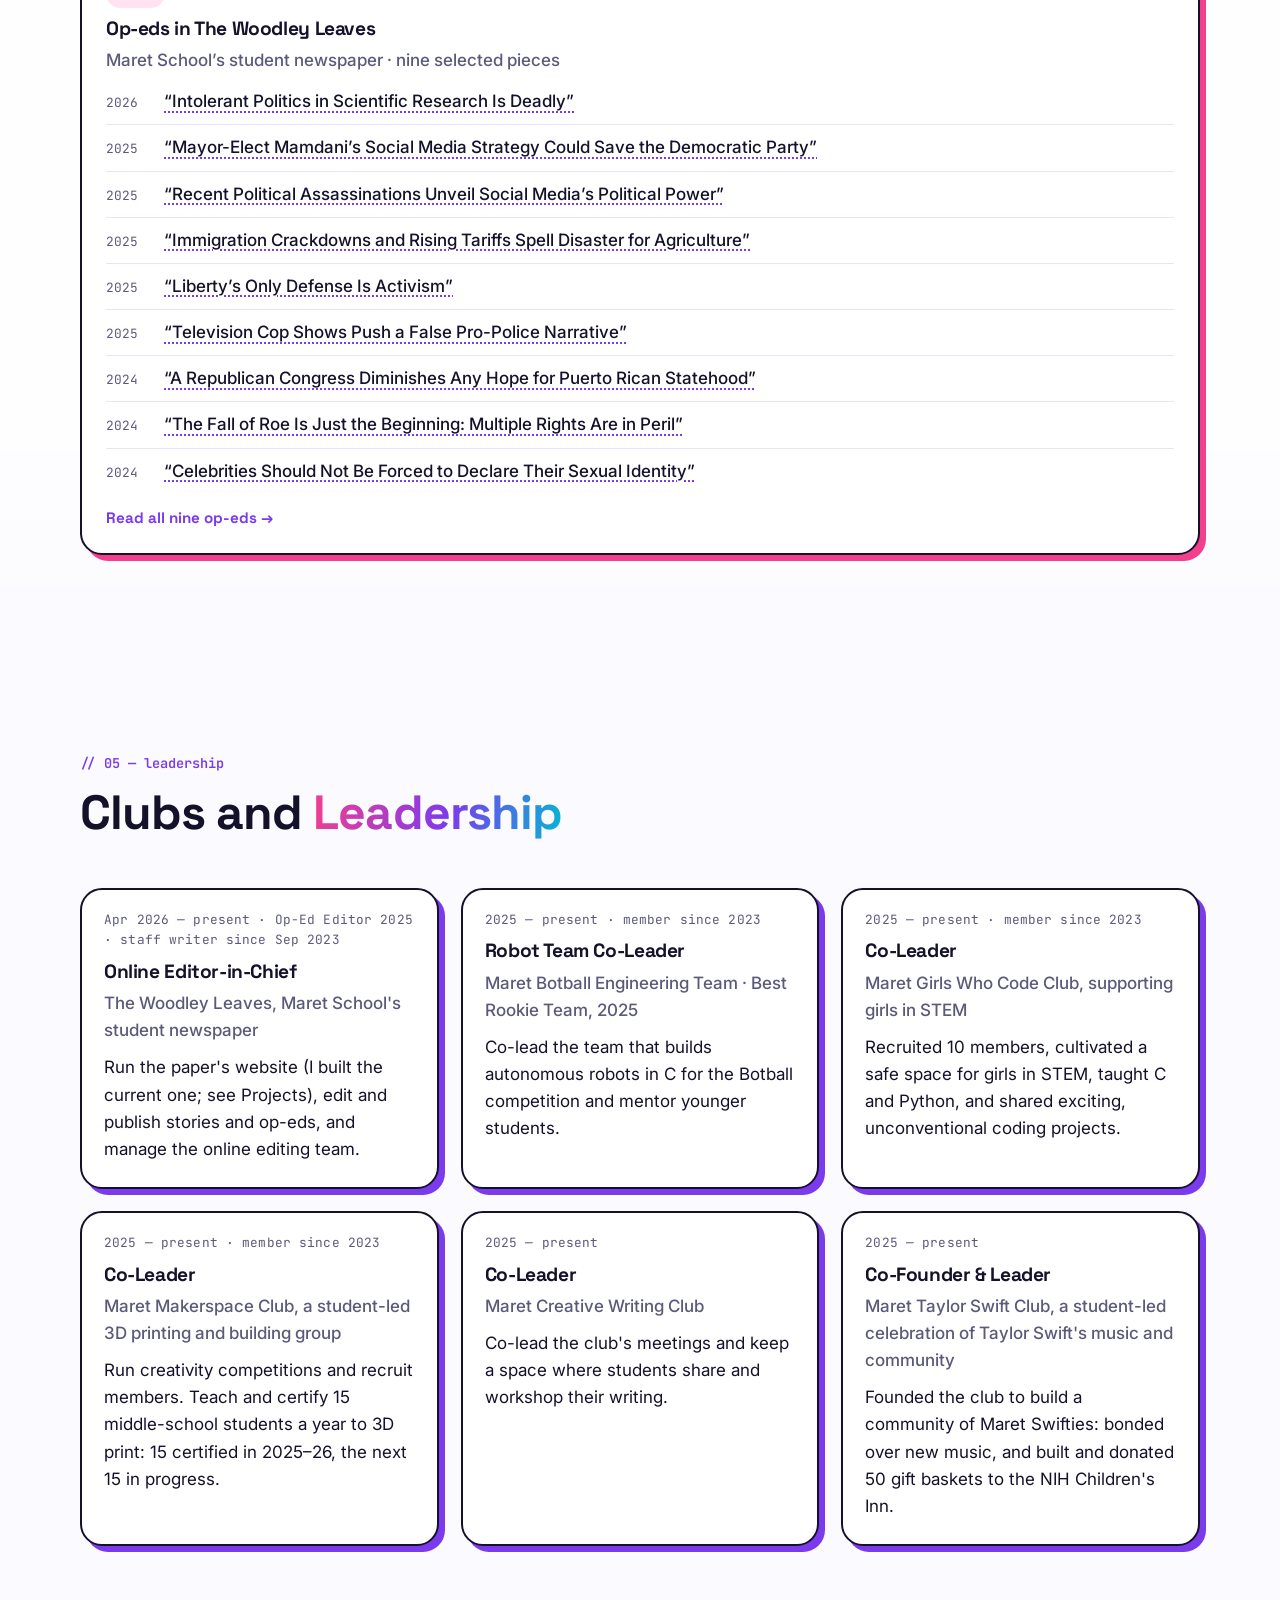
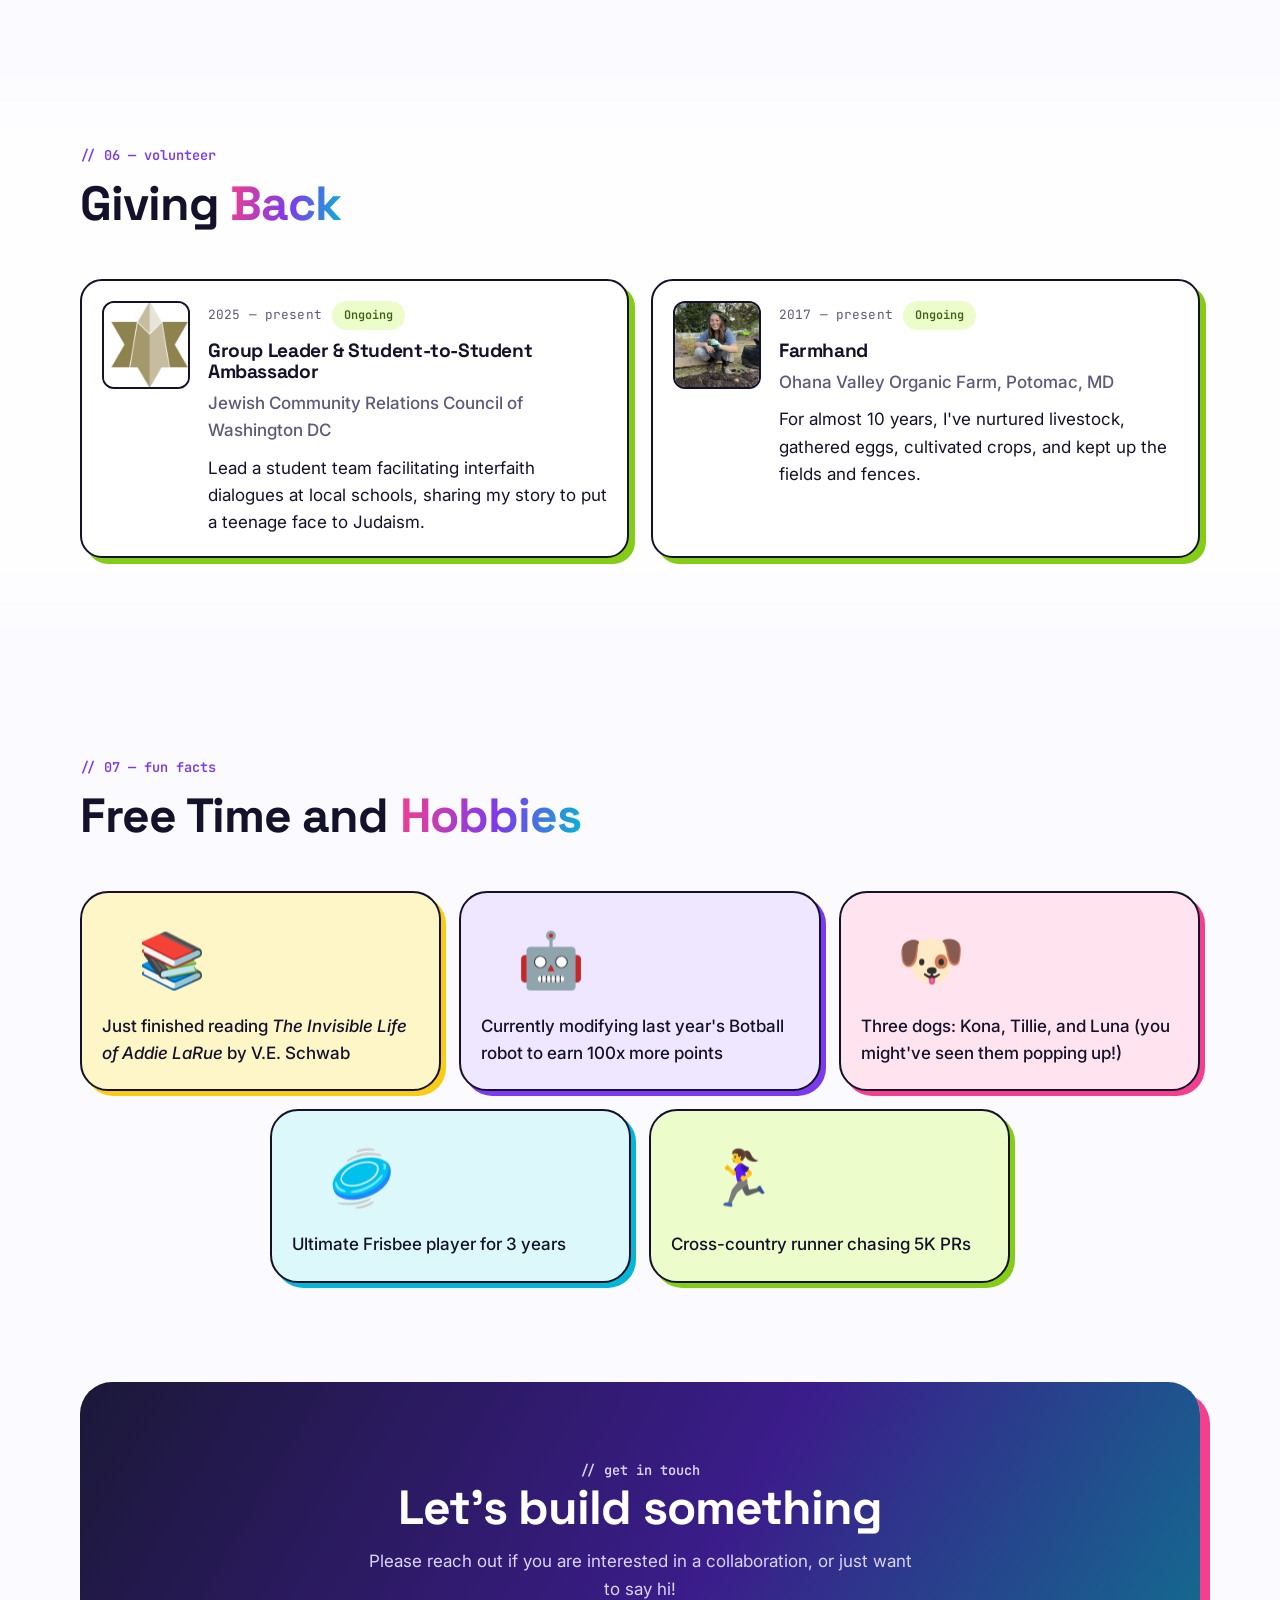
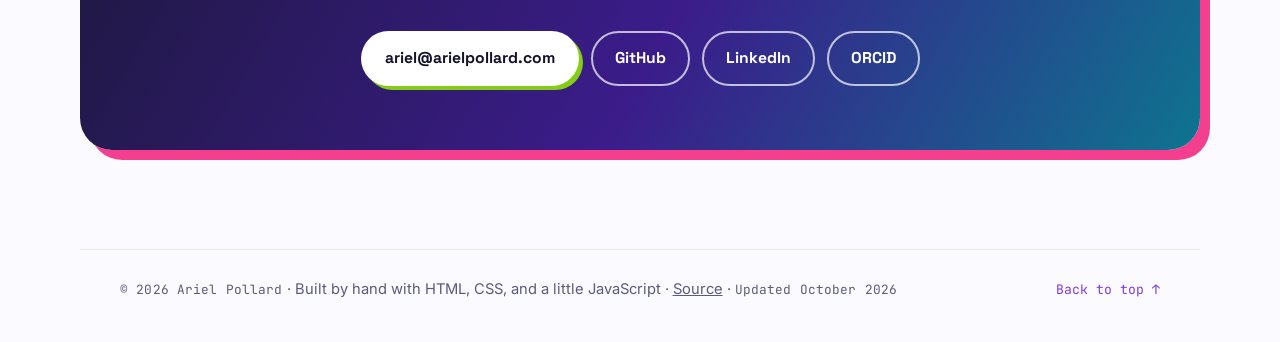
==== commit 05b22777: "content: hero paragraph back to Ariel's original" ====
--- a/index.html
+++ b/index.html
@@ -72,7 +72,7 @@
         <p class="eyebrow">// hello, world</p>
         <h1 id="hero-heading">Hi, I'm <span class="grad">Ariel</span><br>I'm a builder</h1>
         <p class="deck">Explore my portfolio (I built this too)!</p>
-        <p class="hero__about">I build things that have to keep working after I leave: a newspaper platform that survives the June its editor graduates, a book club in its sixth year that still mails a box every month, and a coyote defense with a perfect record and a wet nose. Days, I am in the Wilkerson Lab at USU / Walter Reed, testing whether a chromosome 7 gain drives an aggressive subtype of lung adenocarcinoma. So far, no.</p>
+        <p class="hero__about">Currently, I am researching potential characteristics of the Proximal-Inflammatory (previously <i>Squamoid</i>) subtype of Lung Adenocarcinoma using public datasets. When I'm not researching, I work to expand access to literature through my online book club and to journalism through my free school newspaper software.</p>
         <div class="hero__cta">
           <a href="#projects" class="btn btn--primary">See my work</a>
           <a href="#contact" class="btn btn--ghost">Say hello</a>
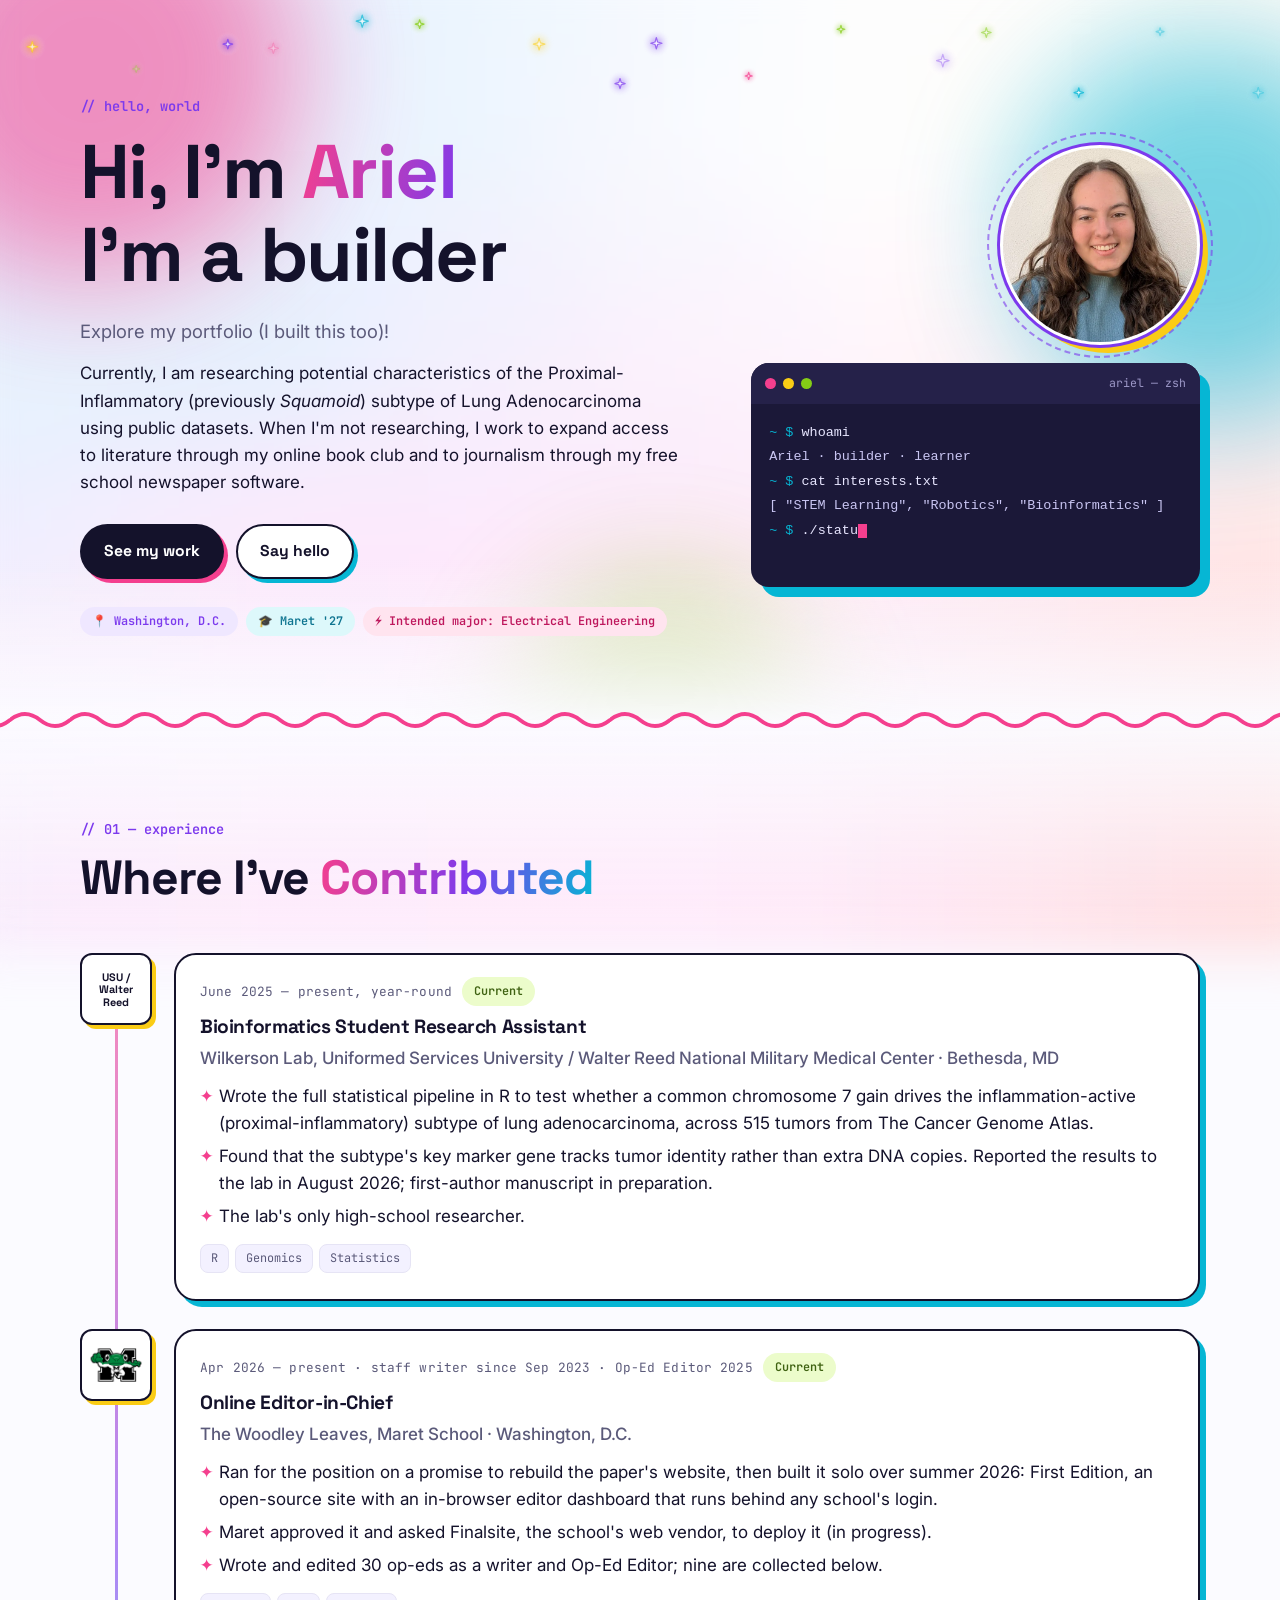
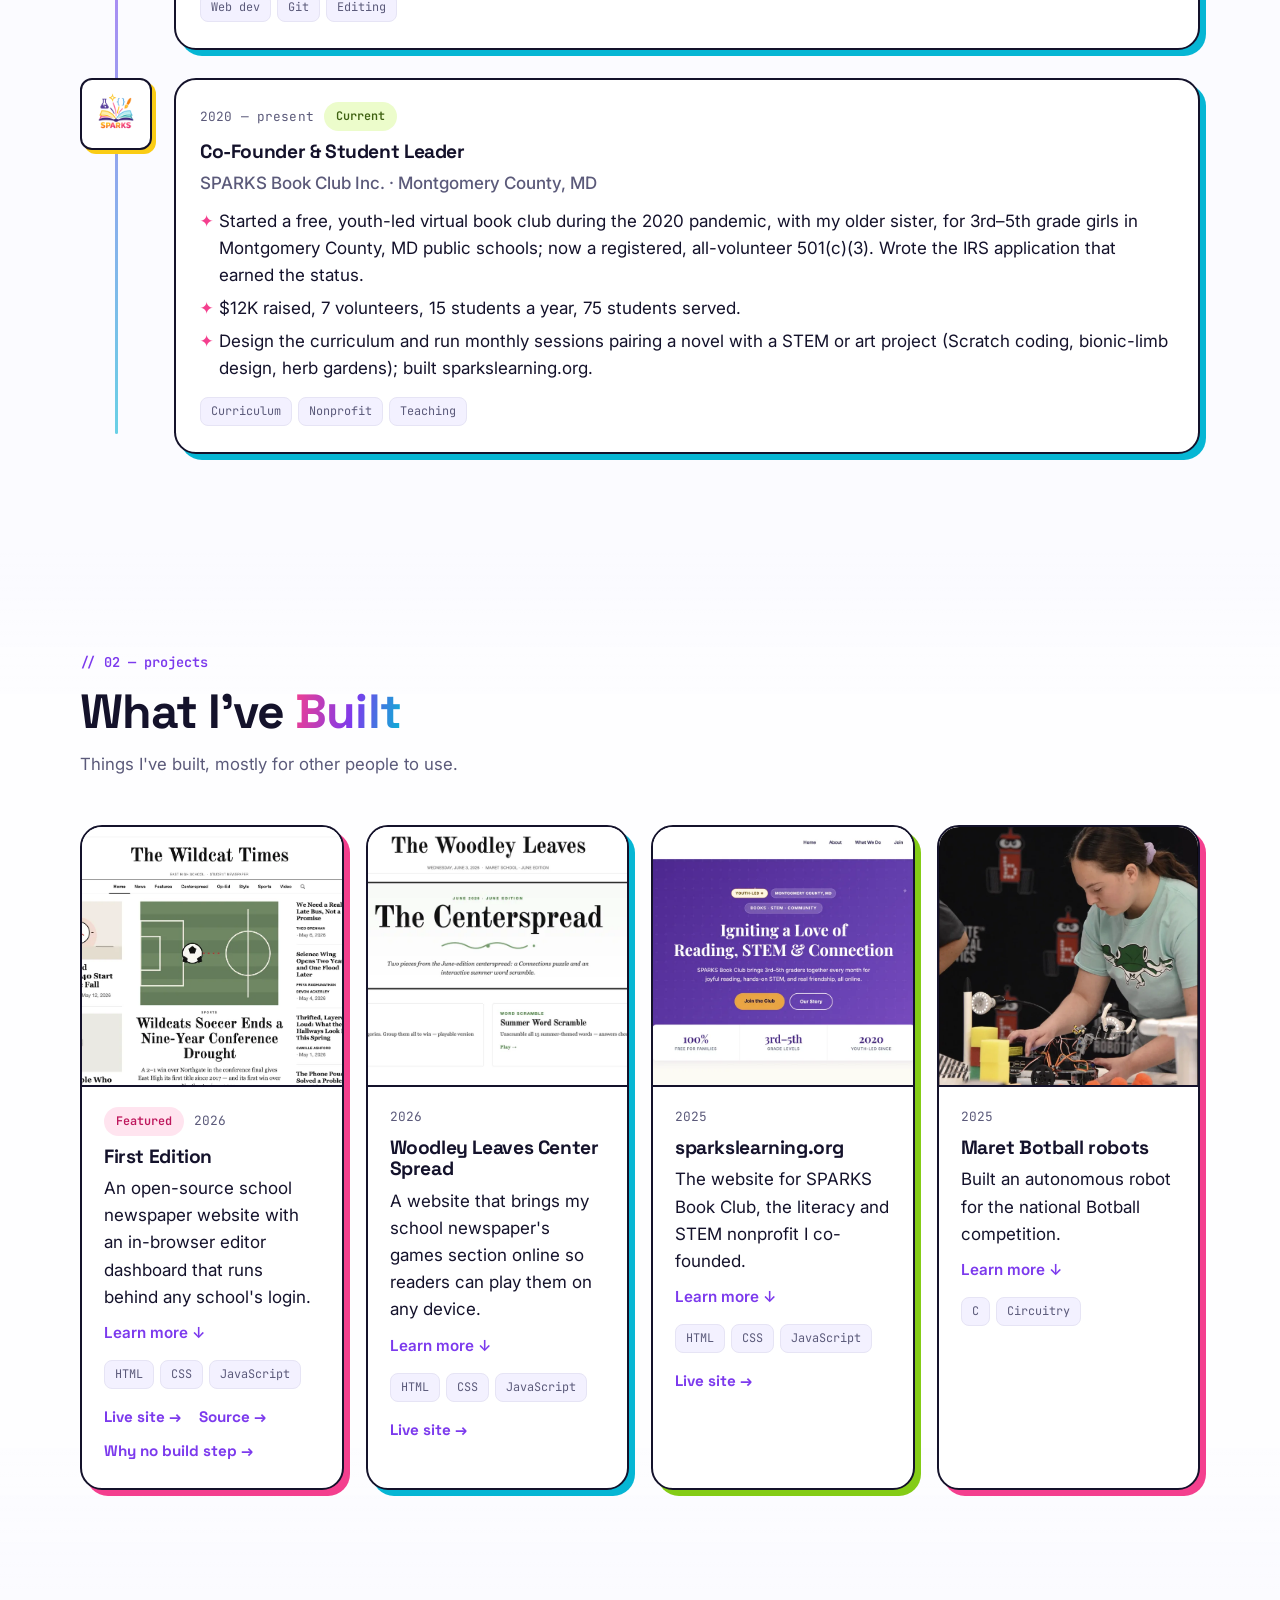
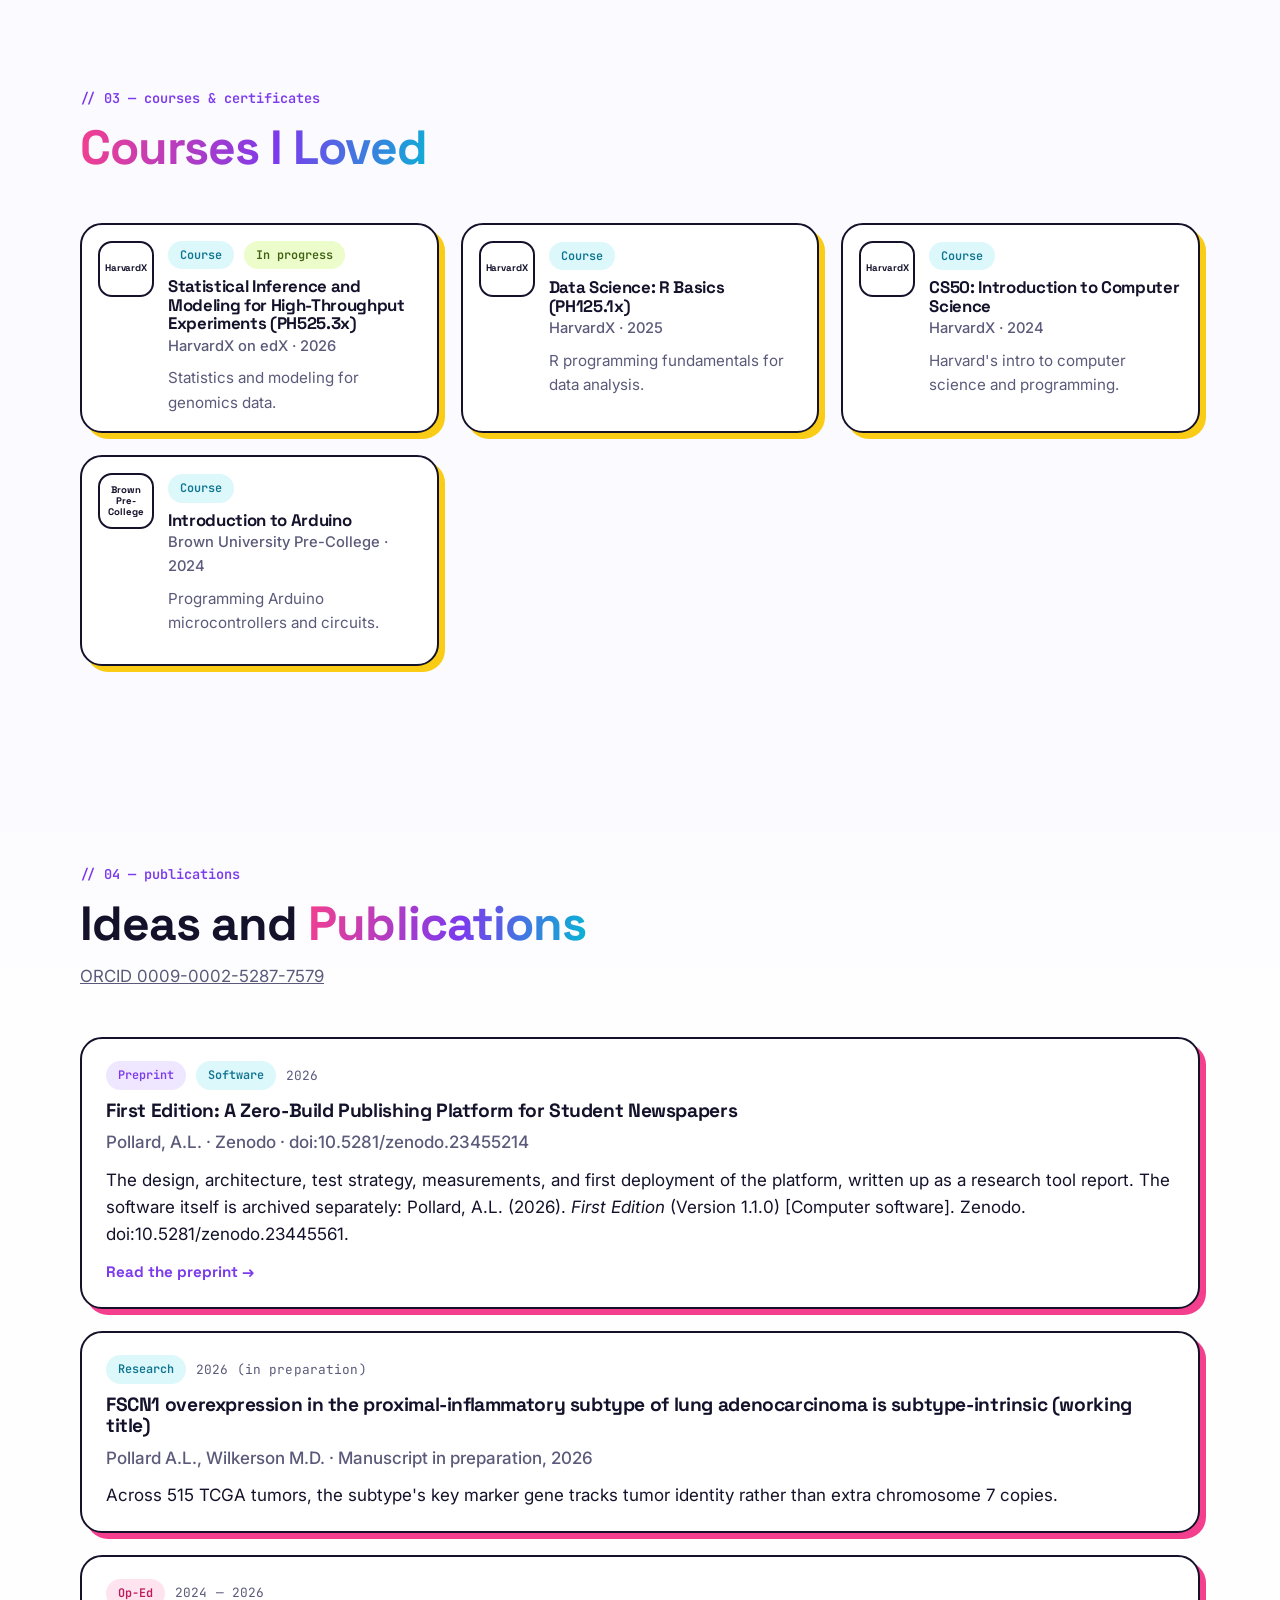
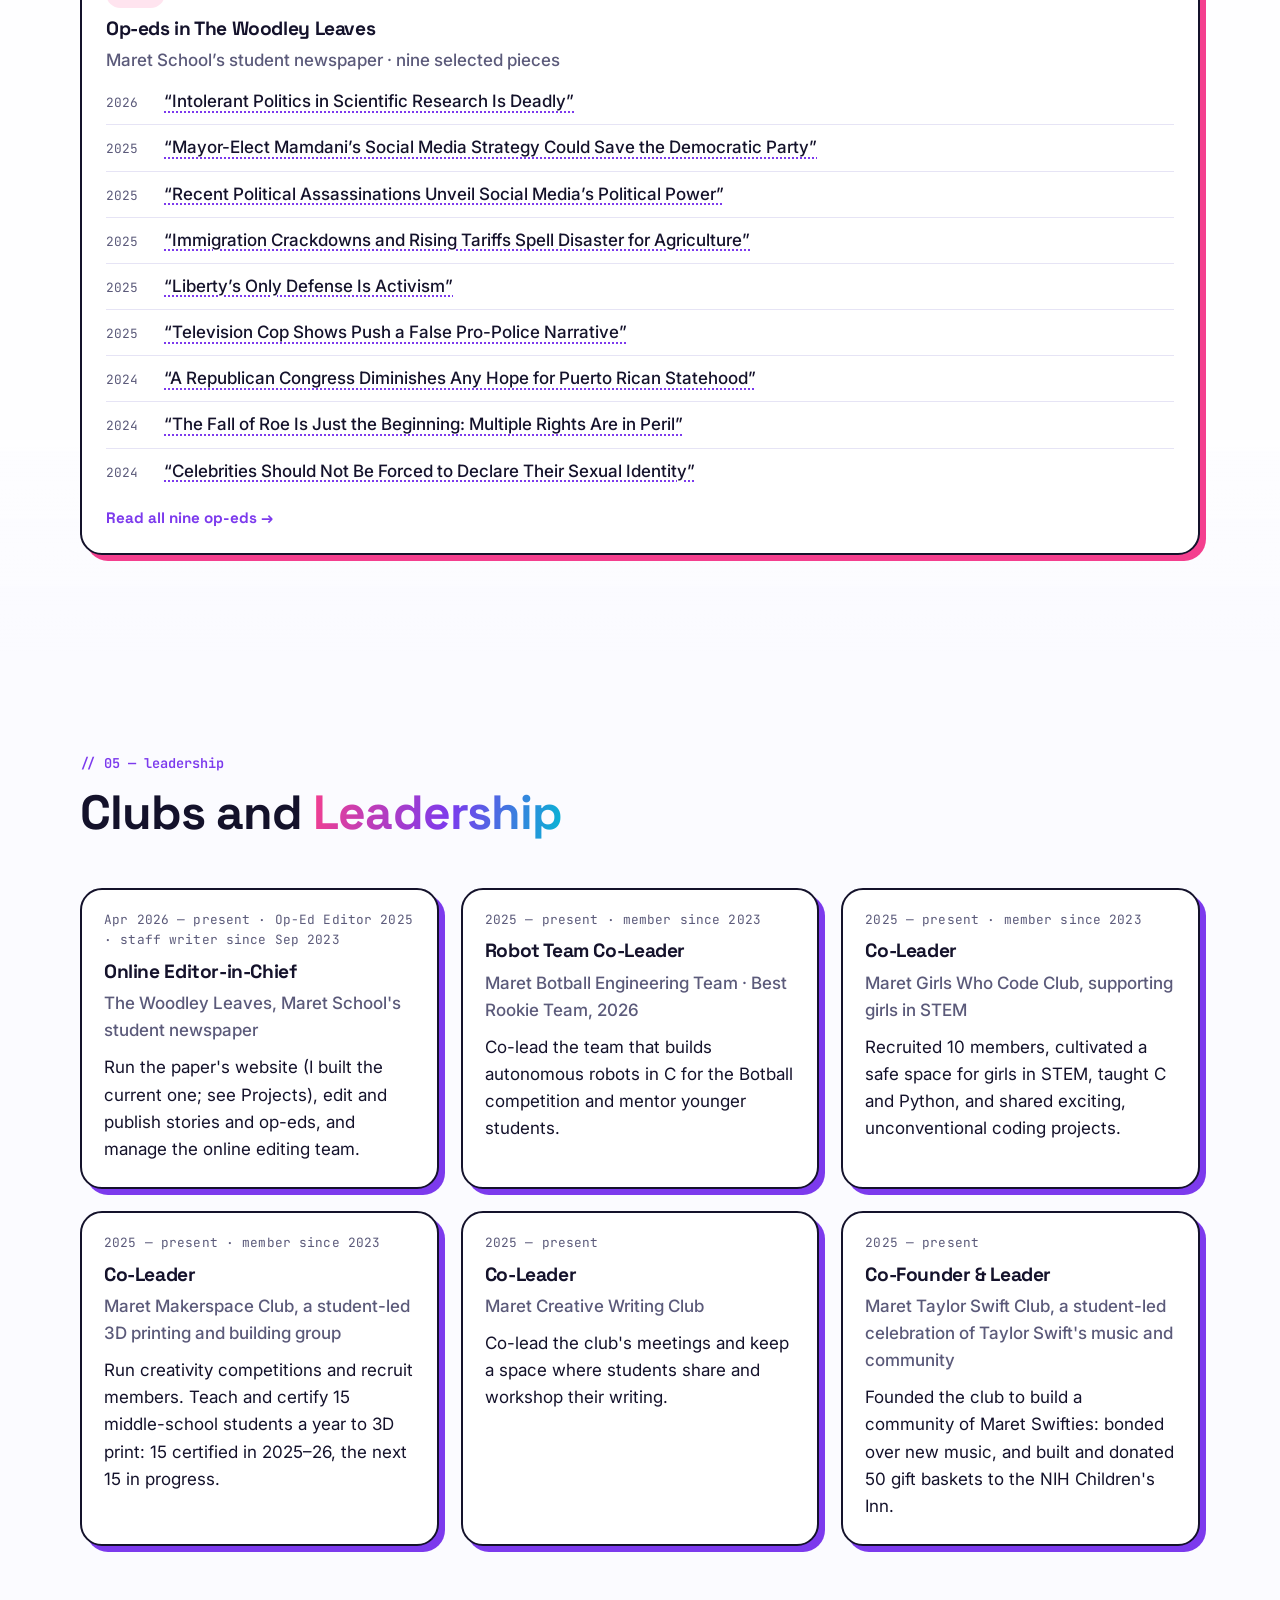
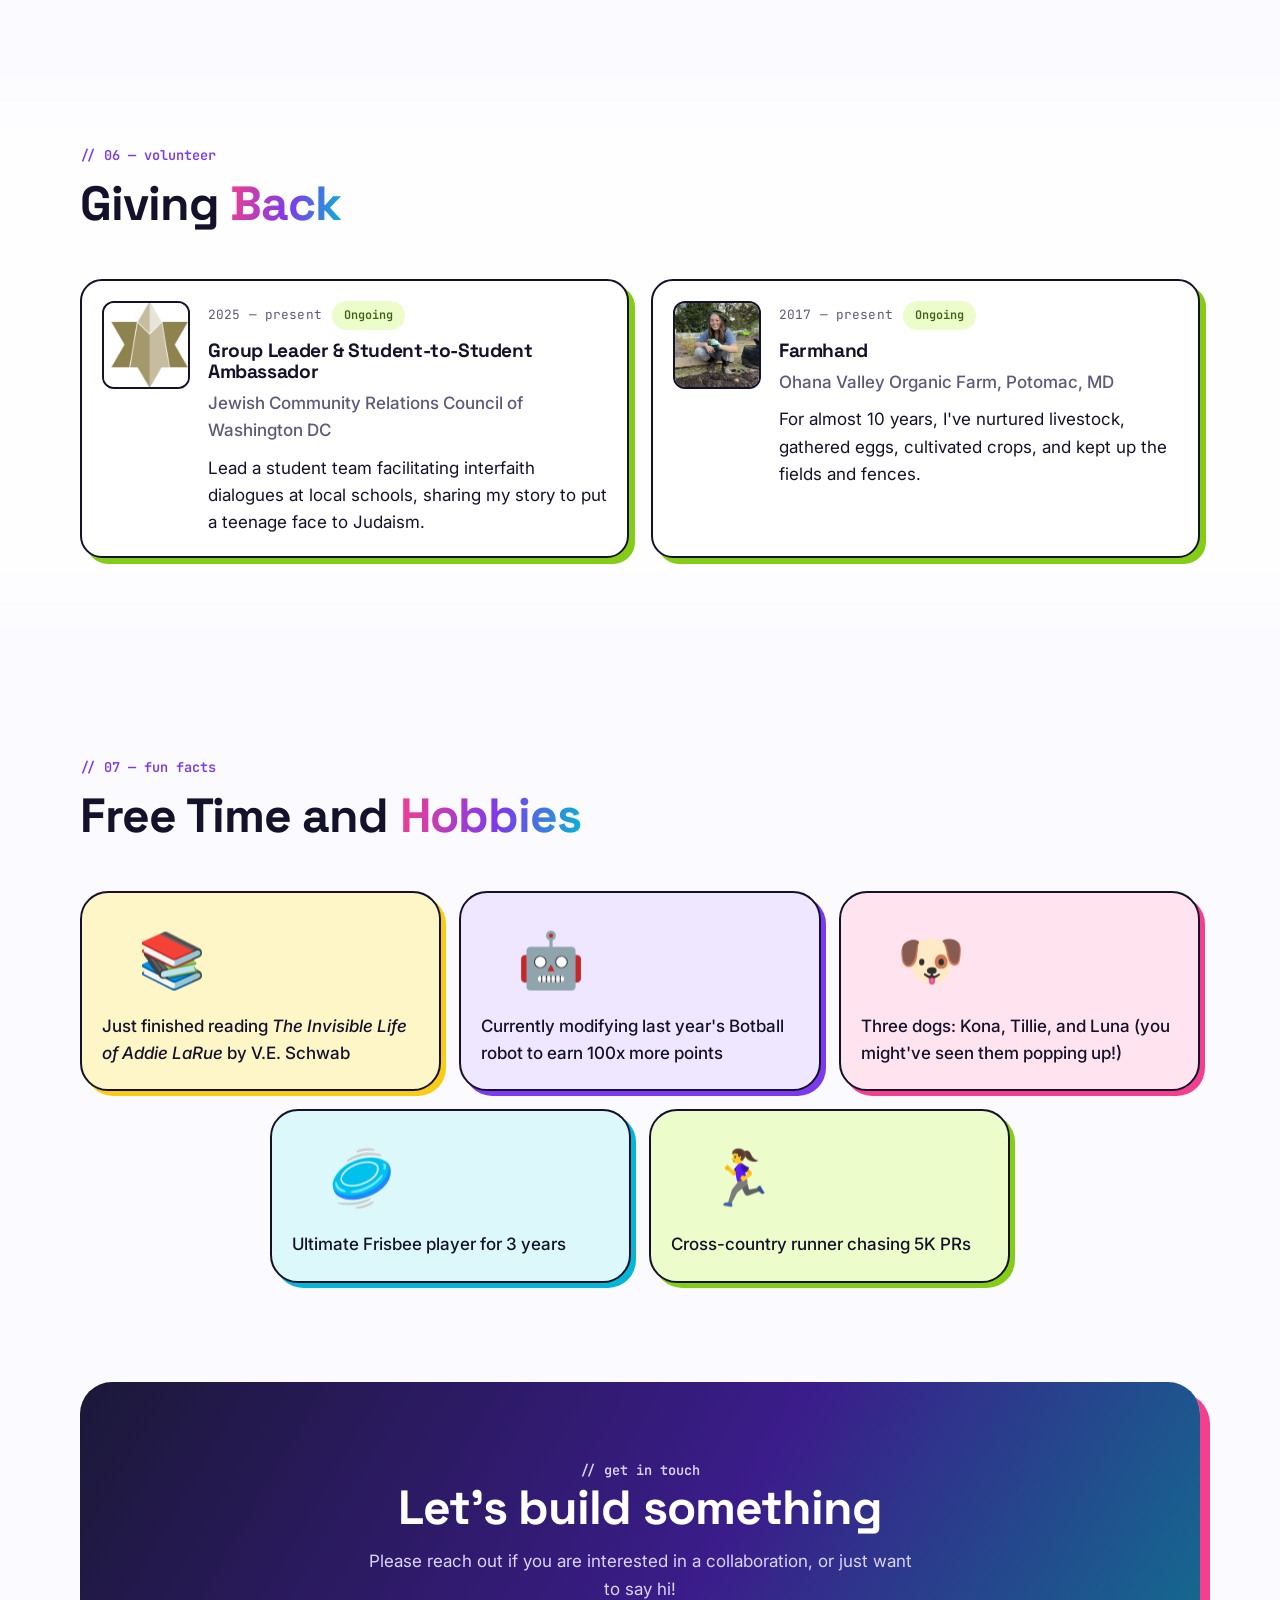
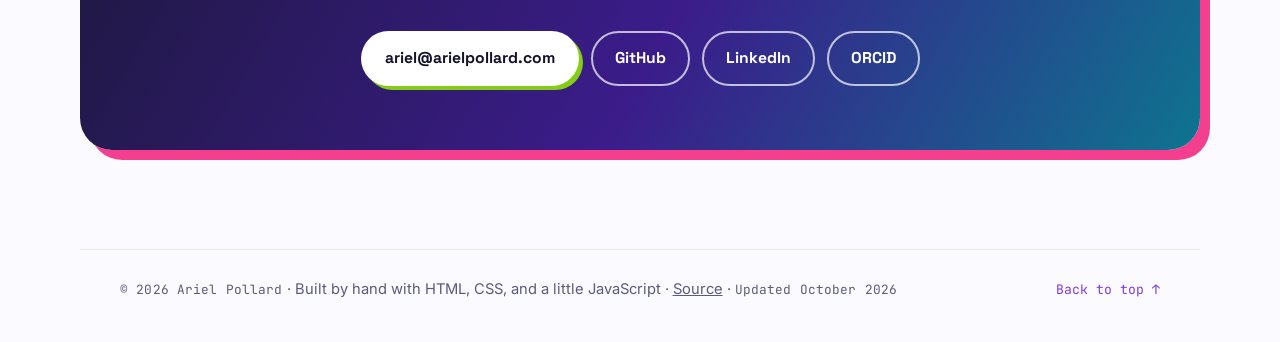
==== commit dbe027c1: "content: Botball Best Rookie Team award year is 2026" ====
--- a/index.html
+++ b/index.html
@@ -226,7 +226,7 @@
           <p>Built an autonomous robot for the national Botball competition.</p>
           <details class="more">
             <summary><span class="more__open">Learn more</span><span class="more__close">Show less</span></summary>
-            <p>Coded in C; our team won Best Rookie Team.</p>
+            <p>Coded in C; our team won Best Rookie Team in 2026.</p>
           </details>
           <ul class="chips"><li>C</li><li>Circuitry</li></ul>
         </div>
@@ -349,7 +349,7 @@
         <div class="card__content">
           <div class="card__meta"><span class="mono">2025 — present · member since 2023</span></div>
           <h3>Robot Team Co-Leader</h3>
-          <p class="card__org">Maret Botball Engineering Team · Best Rookie Team, 2025</p>
+          <p class="card__org">Maret Botball Engineering Team · Best Rookie Team, 2026</p>
           <p>Co-lead the team that builds autonomous robots in C for the Botball competition and mentor younger students.</p>
         </div>
       </article>
